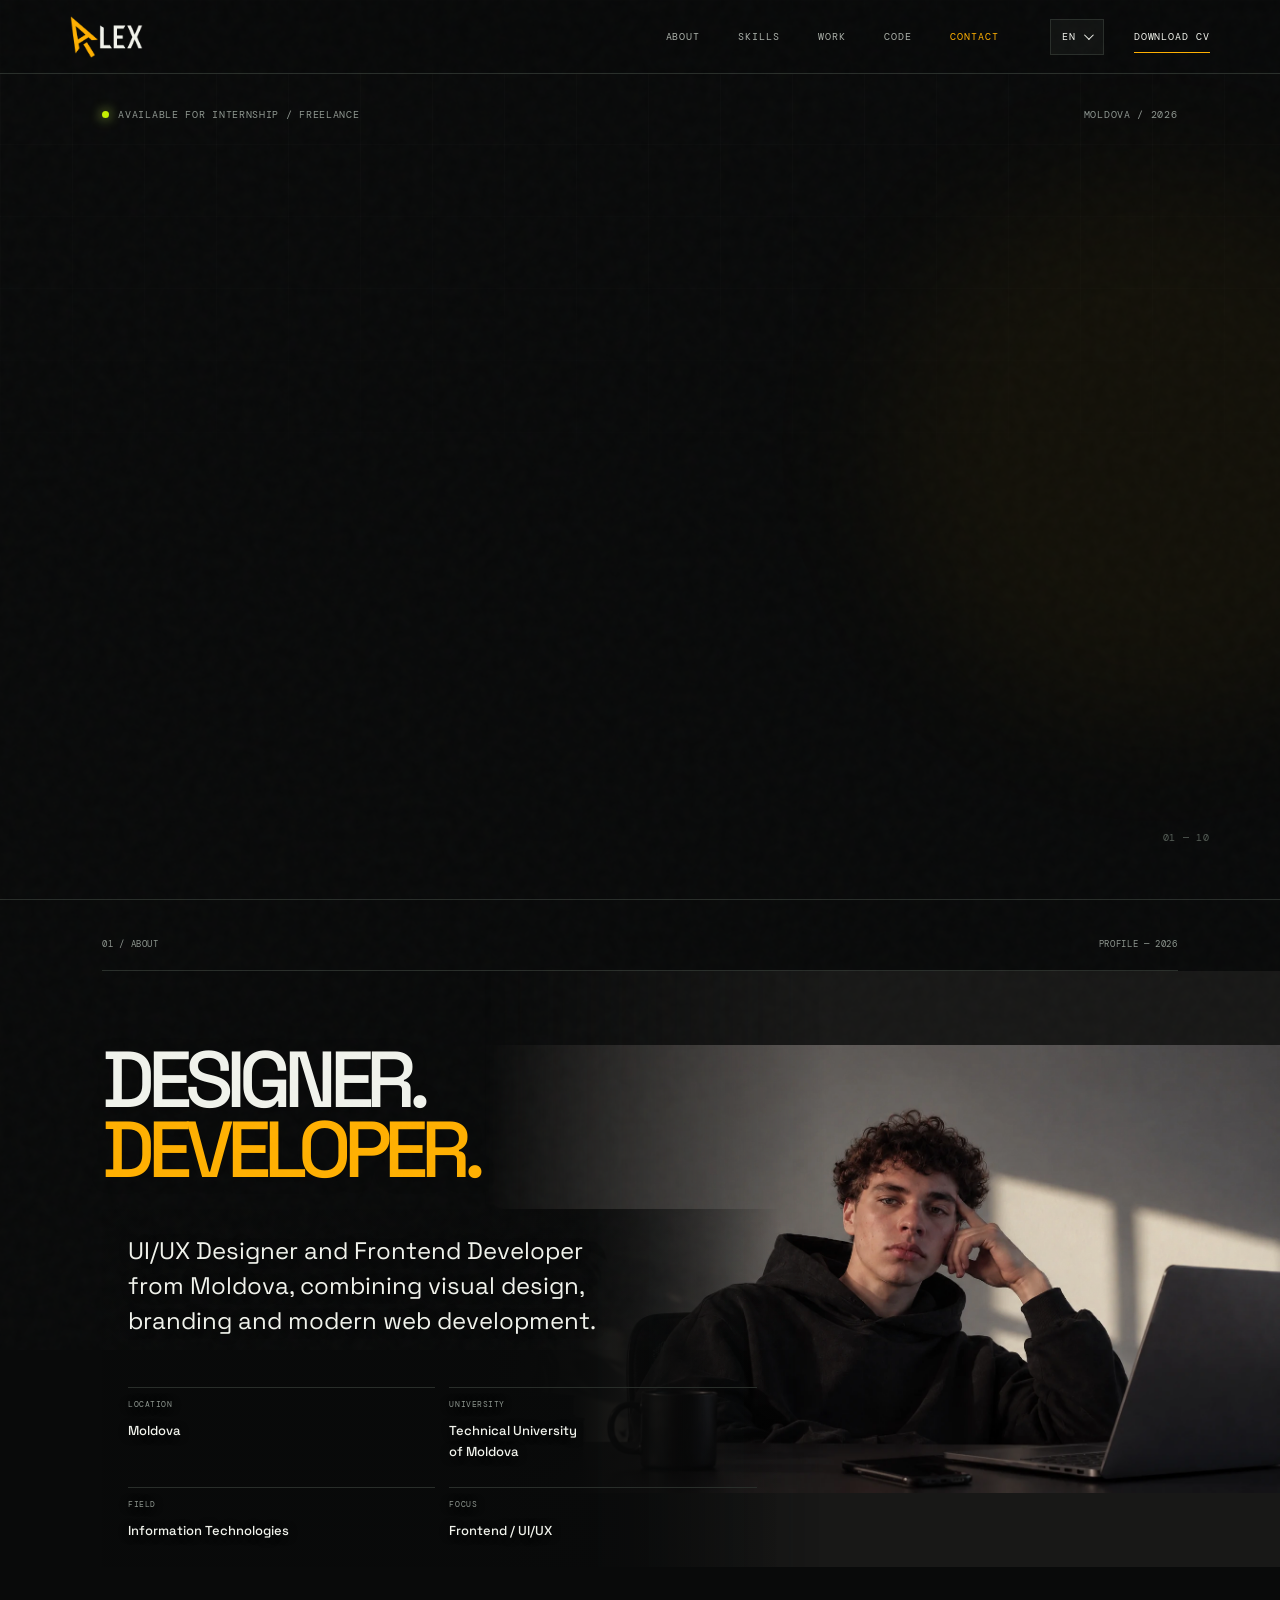
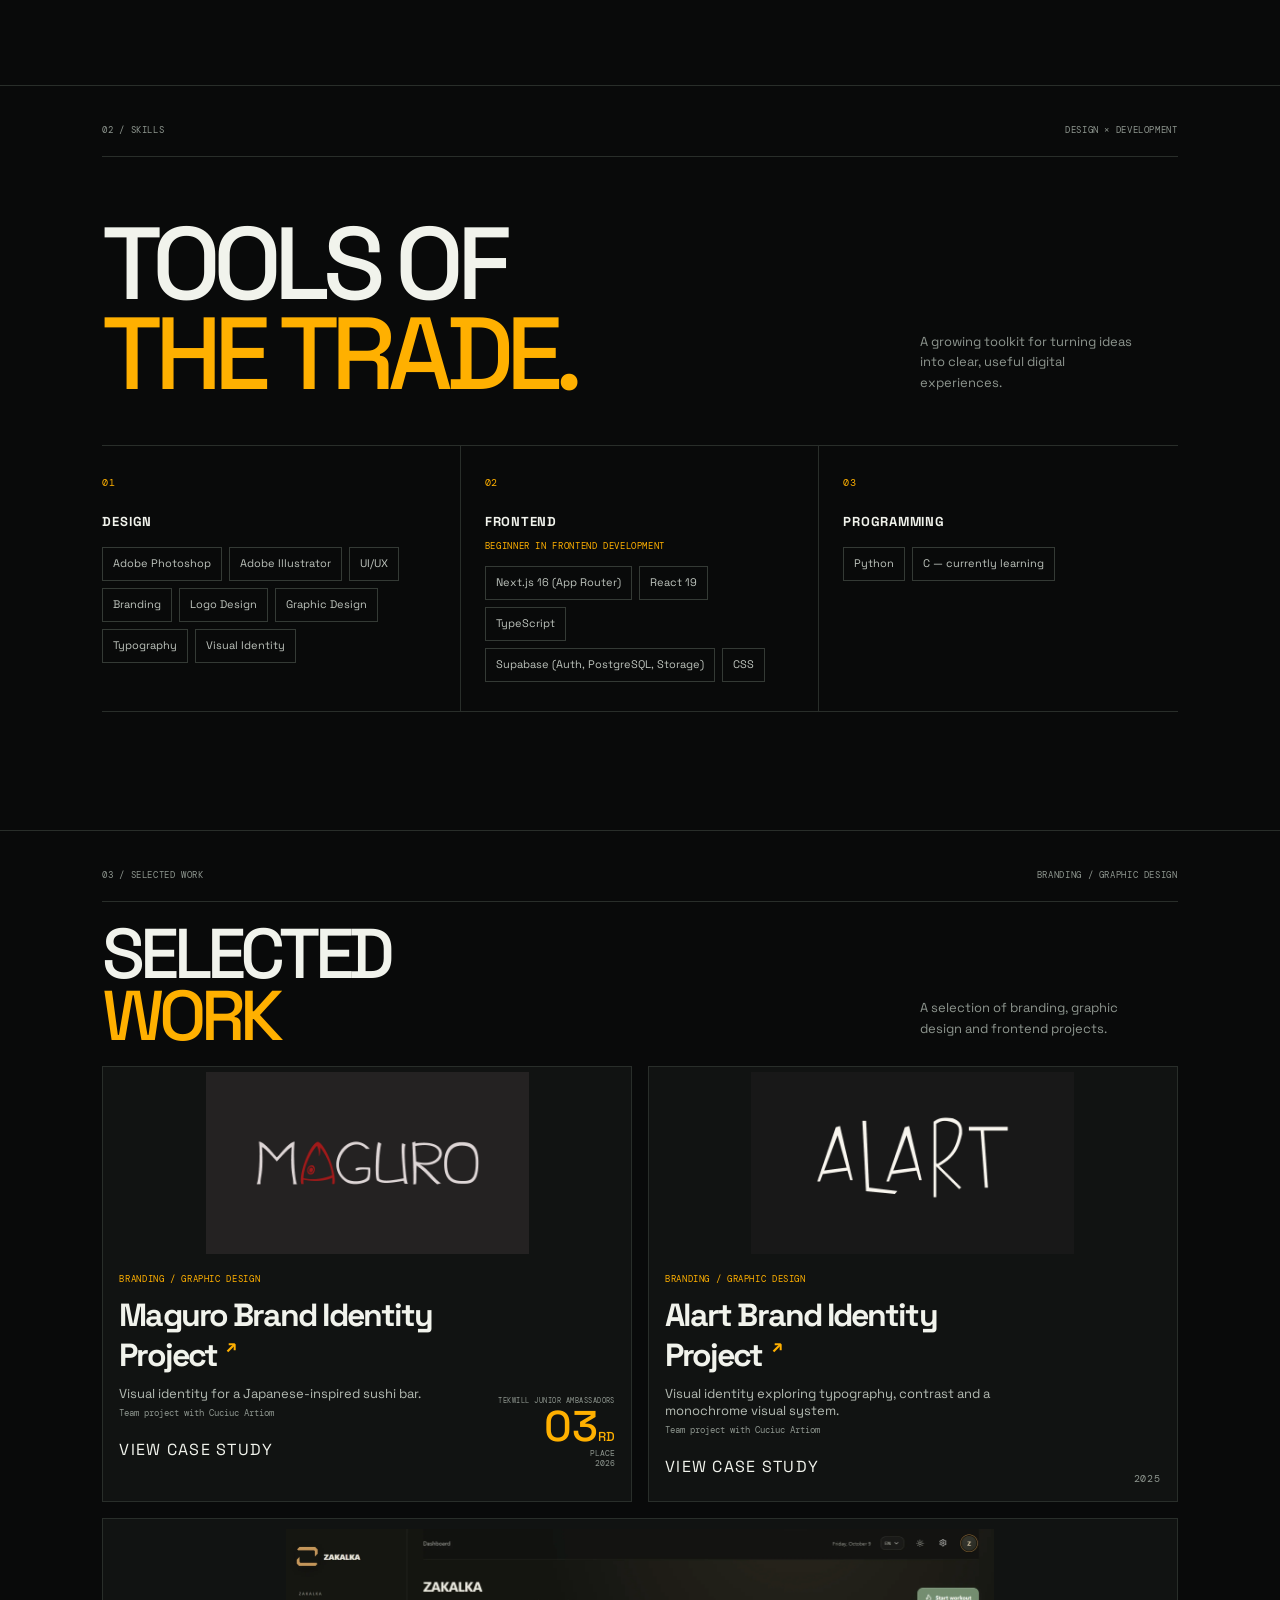
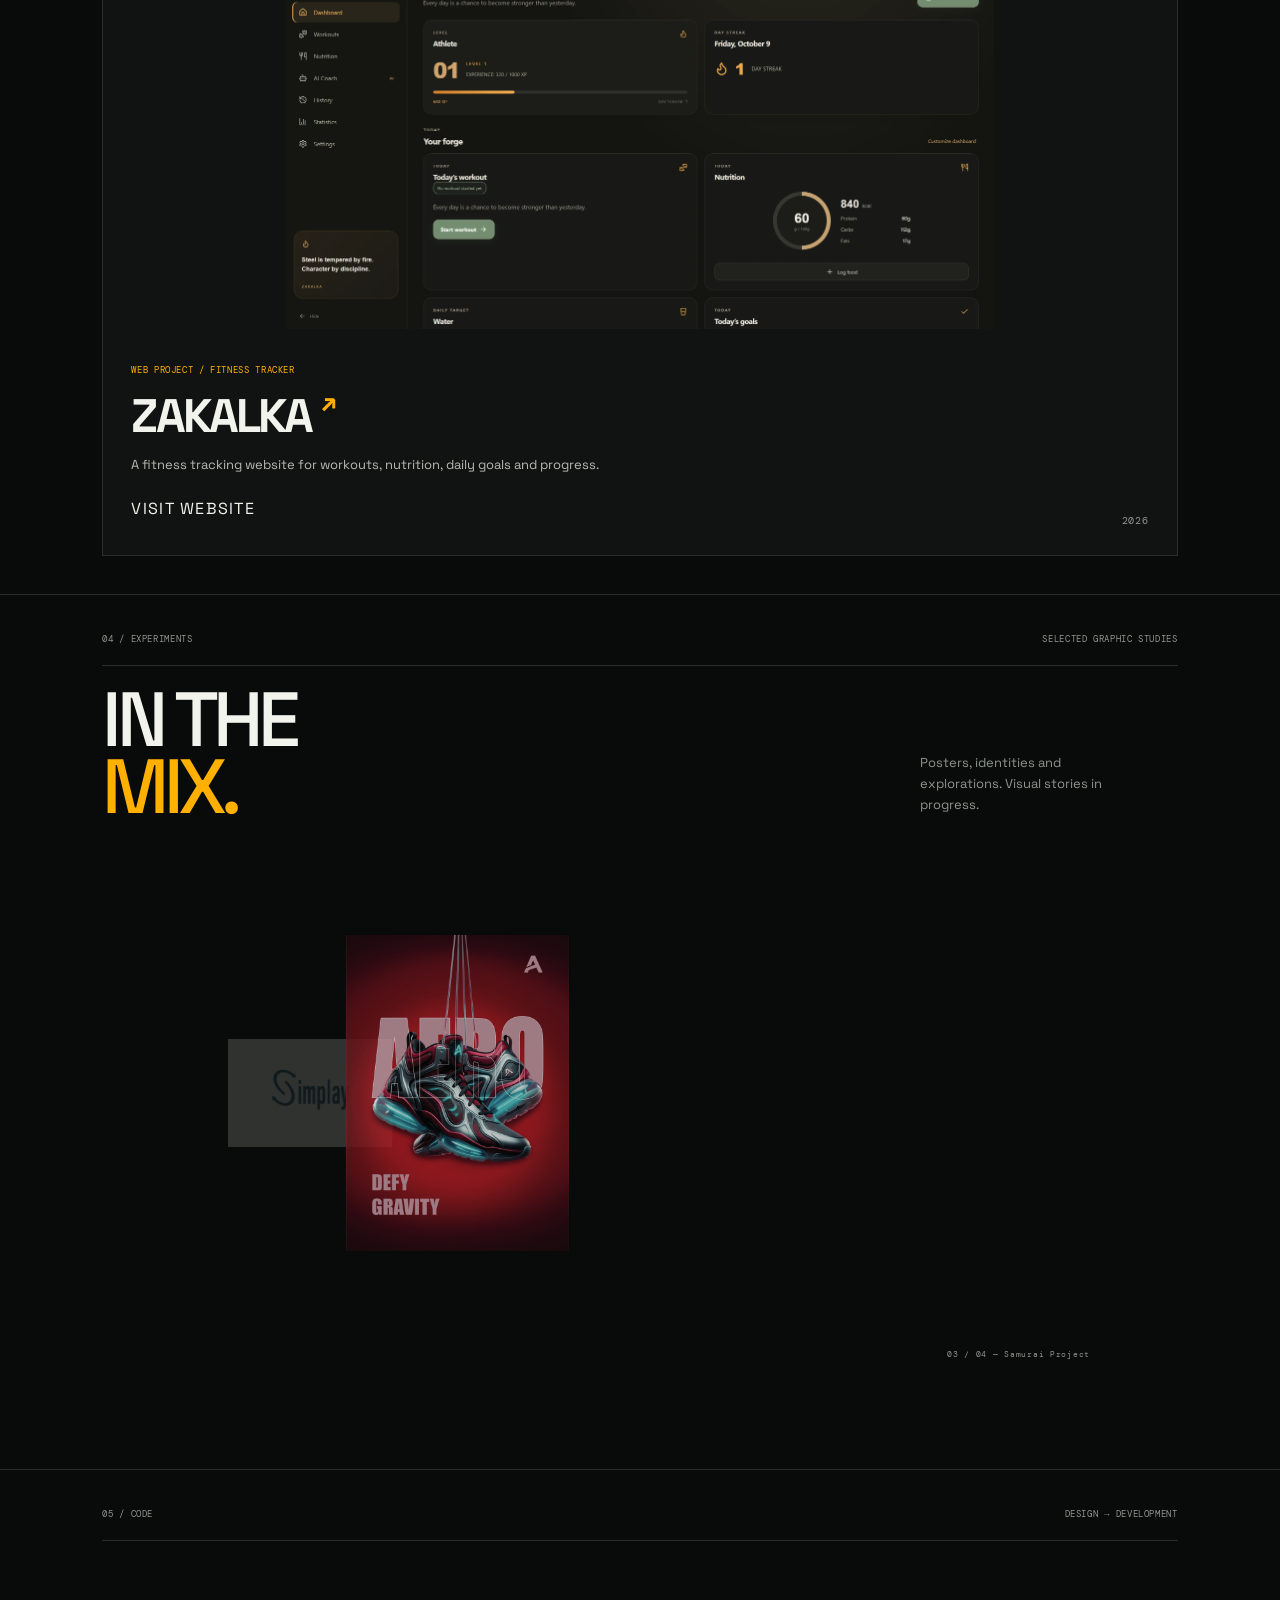
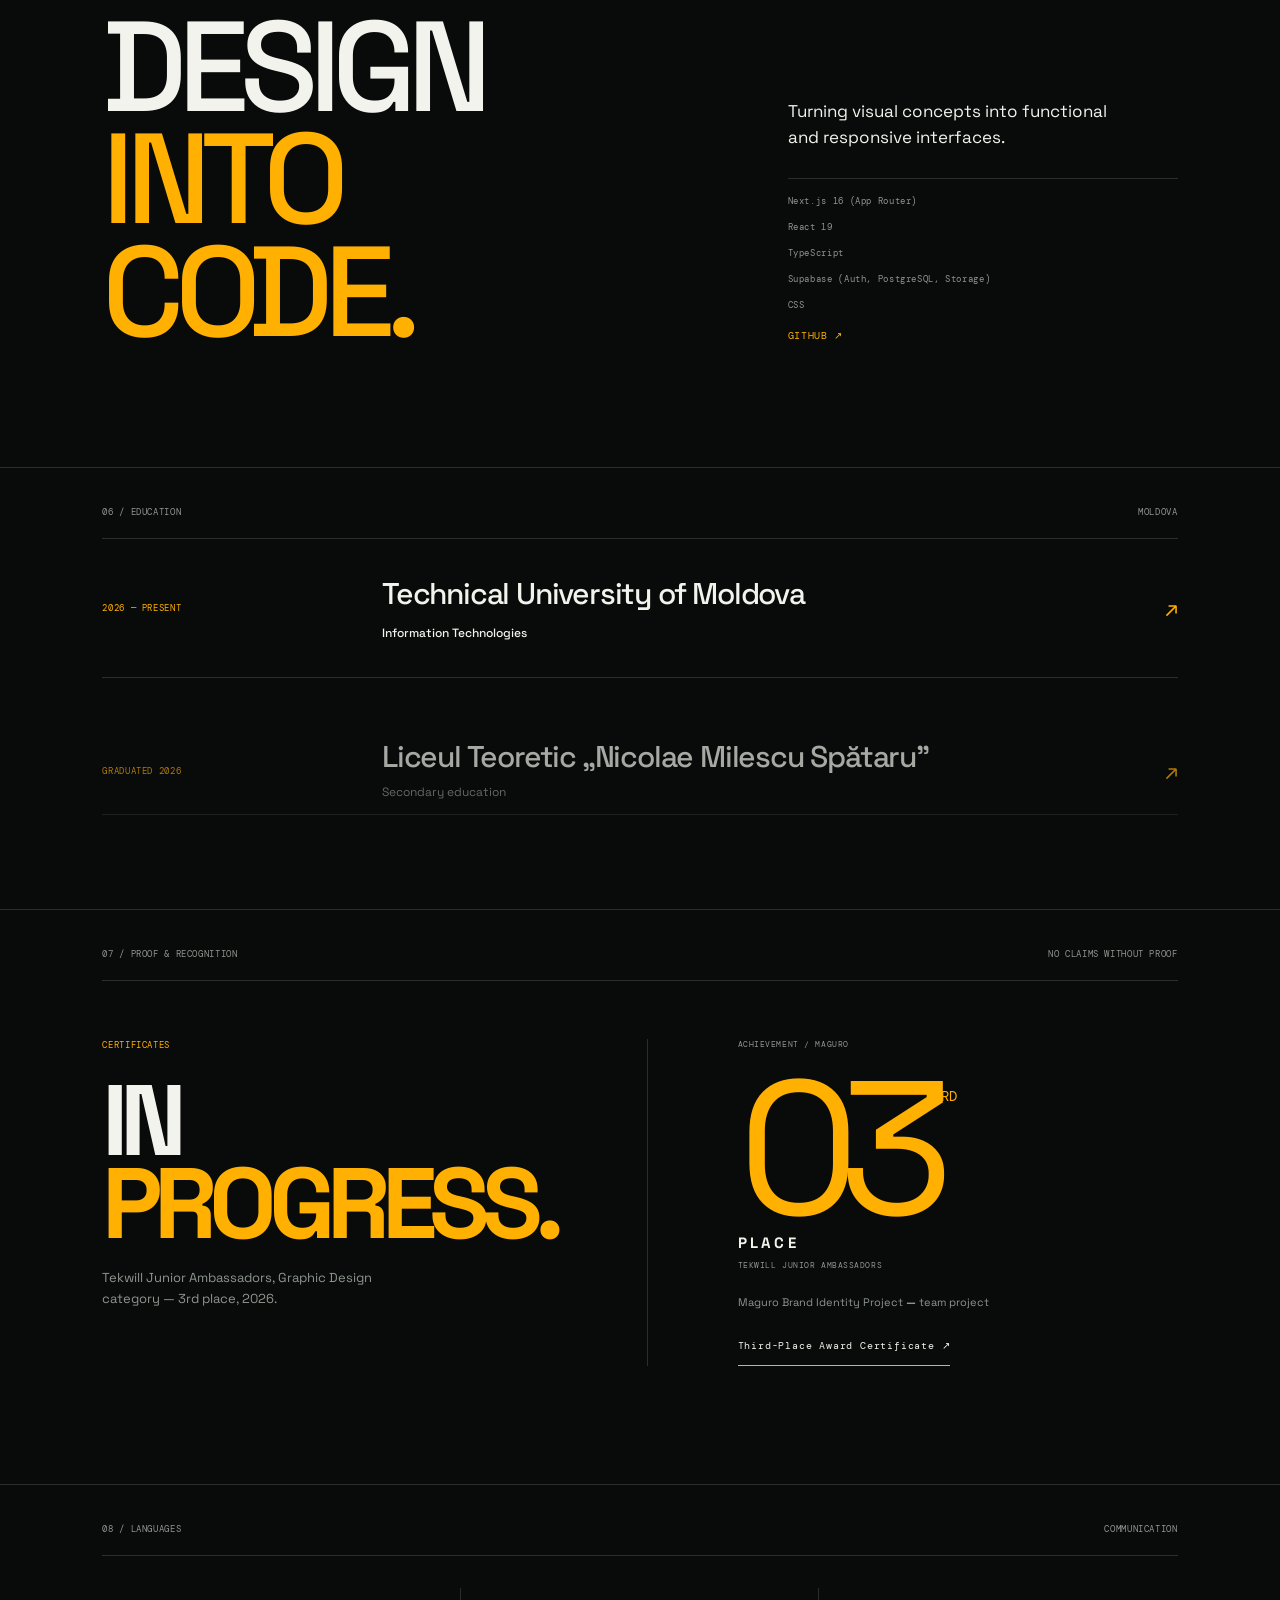
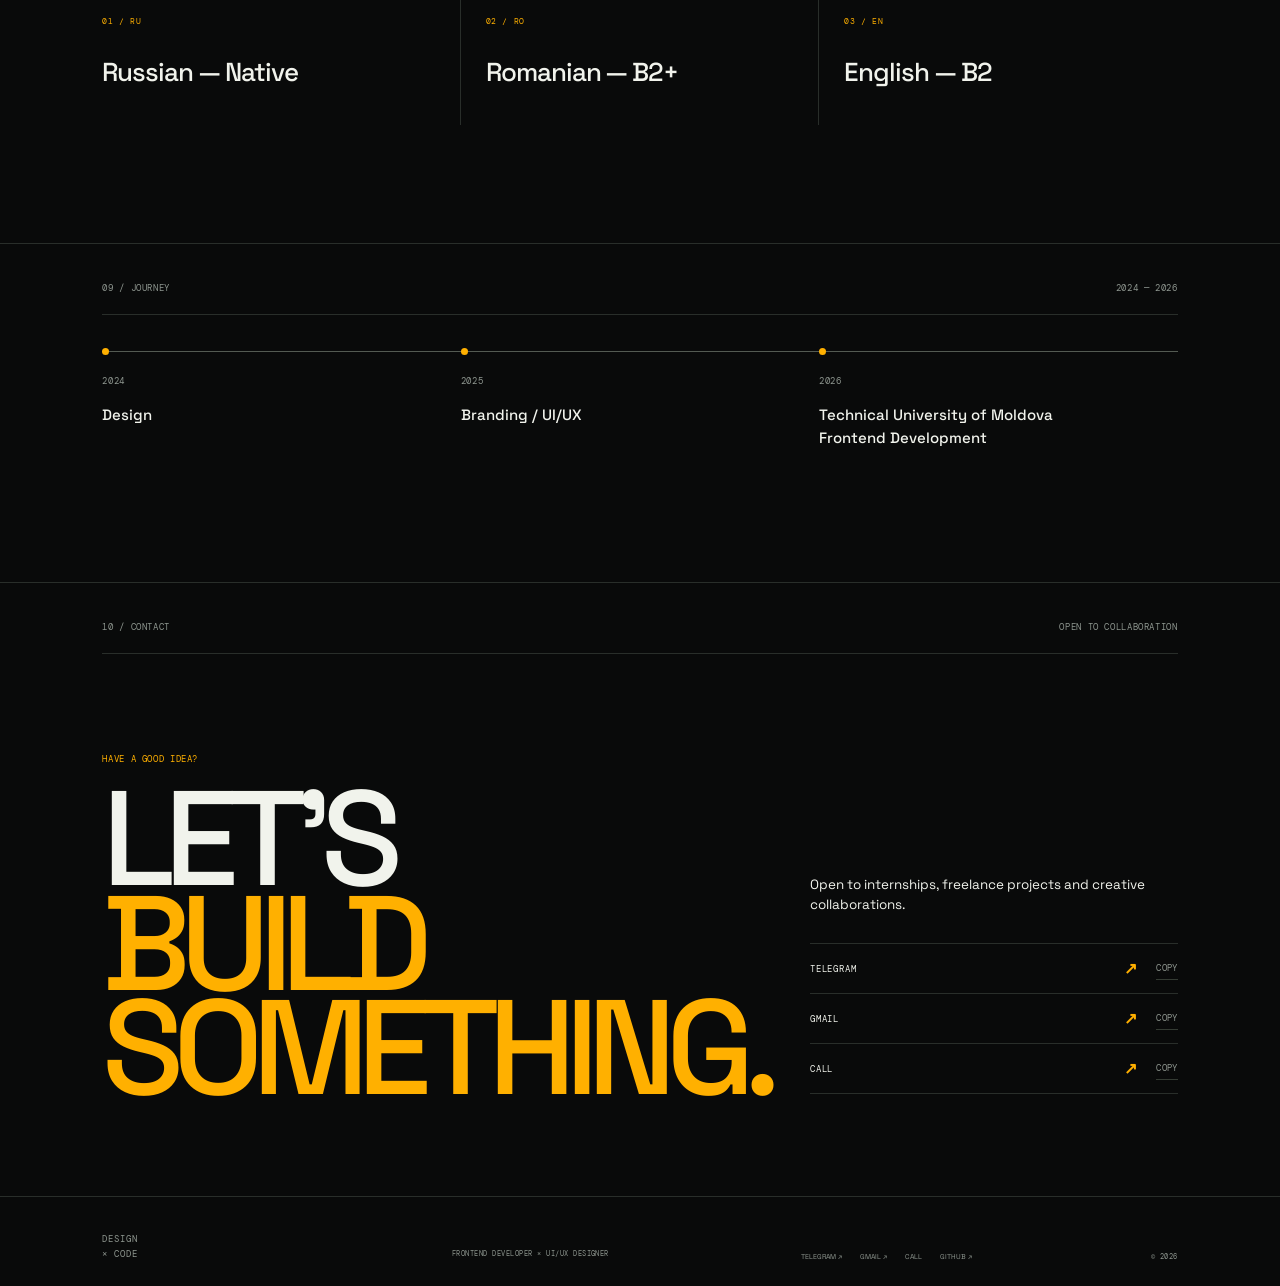
==== outputs/index.html @ ff147f20 "comit" ====
<!doctype html>
<html lang="en">
<head>
  <meta charset="utf-8" />
  <meta name="viewport" content="width=device-width, initial-scale=1" />
  <meta name="theme-color" content="#090a0a" />
  <meta name="description" content="Portfolio of Covalschi Alexei — Frontend Developer and UI/UX Designer from Moldova." />
  <meta property="og:title" content="Covalschi Alexei — Design × Code" />
  <meta property="og:description" content="Frontend Developer & UI/UX Designer from Moldova." />
  <meta property="og:type" content="website" />
  <title>Covalschi Alexei — Frontend Developer & UI/UX Designer</title>
  <link rel="icon" href="favicon.ico" sizes="any" />
  <link rel="icon" href="favicon.png" type="image/png" sizes="64x64" />
  <link rel="preconnect" href="https://fonts.googleapis.com" />
  <link rel="preconnect" href="https://fonts.gstatic.com" crossorigin />
  <link href="https://fonts.googleapis.com/css2?family=DM+Mono:wght@400;500&family=Inter:wght@500;600;700&family=Space+Grotesk:wght@400;500;600;700&display=swap" rel="stylesheet" />
  <link rel="stylesheet" href="styles.css" />
  <script src="app.js" defer></script>
</head>
<body>
  <a class="skip-link" href="#main-content" data-i="a11y.skip">Skip to content</a>
  <div class="intro-animation" aria-hidden="true"><div class="intro-stage"><div class="intro-lockup"><span class="intro-pointer"><img class="intro-cursor" src="public/images/alexei-mark-orange.webp" alt=""><span class="intro-click"></span></span><span class="intro-word">LEX</span></div></div></div>
  <div class="grain" aria-hidden="true"></div>
  <header class="topbar" id="top">
    <a class="wordmark" href="#top" aria-label="Alexei, home" data-ia="a11y.home"><img src="public/images/alexei-logo-header.webp" alt="Alexei logo"></a>
    <button class="menu-toggle" aria-label="Open menu" data-ia="a11y.menu.open" aria-expanded="false"><i></i><i></i></button>
    <nav class="nav" aria-label="Main navigation" data-ia="a11y.nav">
      <a href="#about" data-i="nav.about">ABOUT</a><a href="#skills" data-i="nav.skills">SKILLS</a><a href="#work" data-i="nav.work">WORK</a><a href="#code" data-i="nav.code">CODE</a><a href="#contact" data-i="nav.contact">CONTACT</a>
    </nav>
    <div class="nav-right"><div class="locale"><button class="locale-trigger" aria-expanded="false" aria-label="Select language" data-ia="a11y.language">EN</button><div class="locale-menu" hidden><button class="lang" data-lang="en">EN</button><button class="lang" data-lang="ro">RO</button><button class="lang" data-lang="ru">RU</button></div></div><button class="cv-link cv-open" type="button" data-i="nav.cv">DOWNLOAD CV <span>↗</span></button></div>
  </header>
  <main id="main-content">
    <section class="hero" aria-labelledby="hero-title">
      <div class="hero-meta mono"><span><b class="live-dot"></b><span data-i="hero.status">AVAILABLE FOR INTERNSHIP / FREELANCE</span></span><span data-i="hero.meta">MOLDOVA / 2026</span></div>
      <div class="hero-title-wrap"><p class="eyebrow mono" data-i="hero.kicker">INDEPENDENT CREATIVE PRACTICE</p><h1 id="hero-title" data-i="brand.name">COVALSCHI<br /><span class="surname-line">ALEXEI<span class="hero-star">✳</span></span></h1><p class="hero-signature mono">design*code</p></div>
      <div class="hero-bottom"><div><p class="role" data-i="hero.role">FRONTEND DEVELOPER <em>×</em> UI/UX DESIGNER</p><p class="hero-desc" data-i="hero.desc">Combining visual design, branding and frontend development to create thoughtful digital experiences.</p><p class="student mono" data-i="hero.education">INFORMATION TECHNOLOGIES STUDENT @ TECHNICAL UNIVERSITY OF MOLDOVA</p></div><div class="hero-actions"><a class="button button-primary" href="#work"><span data-i="hero.view">VIEW WORK</span><span class="arrow">↘</span></a><a class="button button-ghost" href="#contact"><span data-i="hero.contact">GET IN TOUCH</span><span class="arrow">↘</span></a><button class="button button-ghost cv-open" type="button"><span data-i="hero.cv">DOWNLOAD CV</span><span class="arrow">↗</span></button></div></div>
      <div class="hero-index mono">01 — 10</div>
    </section>
    <section class="intro section" id="about"><div class="section-head mono"><span>01 / <span data-i="sections.about">ABOUT</span></span><span data-i="meta.profile">PROFILE — 2026</span></div><div class="intro-grid"><div class="about-portrait"><img src="public/images/alexei-portrait.webp" alt="Portrait of Alexei at his desk"></div><h2 data-i="about.title">DESIGNER.<br />DEVELOPER.</h2><div class="intro-copy"><p data-i="about.desc">UI/UX Designer and Frontend Developer from Moldova, combining visual design, branding and modern web development.</p><div class="facts"><div><span class="mono" data-i="about.location">LOCATION</span><strong data-i="about.moldova">Moldova</strong></div><div><span class="mono" data-i="about.university">UNIVERSITY</span><strong data-i="about.tum">Technical University<br />of Moldova</strong></div><div><span class="mono" data-i="about.field">FIELD</span><strong data-i="about.it">Information Technologies</strong></div><div><span class="mono" data-i="about.focus">FOCUS</span><strong>Frontend / UI/UX</strong></div></div></div></div></section>
    <section class="skills section" id="skills"><div class="section-head mono"><span>02 / <span data-i="sections.skills">SKILLS</span></span><span data-i="meta.designdev">DESIGN × DEVELOPMENT</span></div><div class="skills-title"><h2 data-i="skills.title">TOOLS OF<br />THE TRADE<span>.</span></h2><p data-i="skills.desc">A growing toolkit for turning ideas into clear, useful digital experiences.</p></div><div class="skill-grid"><article class="skill-group"><span class="group-no mono">01</span><h3 data-i="skills.design">DESIGN</h3><div class="skill-tags"><span>Adobe Photoshop</span><span>Adobe Illustrator</span><span>UI/UX</span><span>Branding</span><span>Logo Design</span><span>Graphic Design</span><span>Typography</span><span>Visual Identity</span></div></article><article class="skill-group"><span class="group-no mono">02</span><h3 data-i="skills.frontend">FRONTEND</h3><p class="skill-level mono" data-i="skills.frontendLevel">BEGINNER IN FRONTEND DEVELOPMENT</p><div class="skill-tags"><span>Next.js 16 (App Router)</span><span>React 19</span><span>TypeScript</span><span>Supabase (Auth, PostgreSQL, Storage)</span><span>CSS</span></div></article><article class="skill-group"><span class="group-no mono">03</span><h3 data-i="skills.programming">PROGRAMMING</h3><div class="skill-tags"><span>Python</span><span data-i="skills.learning">C — currently learning</span></div></article></div></section>
    <section class="work section" id="work"><div class="section-head mono"><span>03 / <span data-i="sections.work">SELECTED WORK</span></span><span data-i="meta.branding">BRANDING / GRAPHIC DESIGN</span></div><div class="work-heading"><h2 data-i="work.title">SELECTED<br /><span>WORK</span></h2><p data-i="work.desc">A selection of branding, graphic design and frontend projects.</p></div><div class="project-stack">

      <article class="project-card featured-project" data-project="maguro"><button class="project-open" data-open-project="maguro" aria-label="Open Maguro project"><img class="project-cover" src="public/projects/maguro/maguro-preview.png" alt="Maguro wordmark with red fish illustration on a dark background" data-alt-i="work.maguro.alt" loading="lazy" decoding="async"></button><div class="project-info"><div><p class="mono project-type" data-i="work.maguro.category">BRANDING / GRAPHIC DESIGN</p><h3 data-i="work.maguro.name">MAGURO<span class="project-arrow">↗</span></h3><p class="project-desc" data-i="work.maguro.desc">Visual identity for a Japanese-inspired sushi bar.</p><p class="project-team" data-i="work.team">Team project with Cuciuc Artiom</p><button class="case-link text-link" data-open-presentation="maguro" data-i="work.case">VIEW CASE STUDY</button></div><div class="award"><span class="mono" data-i="work.award">TEKWILL JUNIOR AMBASSADORS</span><strong>03<span>RD</span></strong><small data-i="work.place">PLACE</small><small class="project-year">2026</small></div></div></article>
      <article class="project-card featured-project" data-project="alart"><button class="project-open" data-open-project="alart" aria-label="Open Alart project"><img class="project-cover" src="public/projects/alart/alart-preview.png" alt="Alart typographic logo on black background" data-alt-i="work.alart.alt" loading="lazy"></button><div class="project-info"><div><p class="mono project-type" data-i="work.alart.category">BRANDING / GRAPHIC DESIGN</p><h3 data-i="work.alart.name">ALART<span class="project-arrow">↗</span></h3><p class="project-desc" data-i="work.alart.desc">Visual identity exploring typography, contrast and a monochrome visual system.</p><p class="project-team" data-i="work.team">Team project with Cuciuc Artiom</p><button class="case-link text-link" data-open-presentation="alart" data-i="work.case">VIEW CASE STUDY</button></div><span class="project-year mono">2025</span></div></article>
      <article class="project-card zakalka-card"><a class="zakalka-card-image" href="https://zaakalka.vercel.app/" target="_blank" rel="noopener noreferrer"><img class="zakalka-dashboard-image" src="public/projects/zakalka/dashboard-en.webp" alt="Zakalka fitness dashboard with workout and nutrition panels" loading="lazy" decoding="async"></a><div class="project-info"><div><p class="mono project-type" data-i="zakalka.category">WEB PROJECT / FITNESS TRACKER</p><h3>ZAKALKA<span class="project-arrow">↗</span></h3><p class="project-desc" data-i="zakalka.desc">A fitness tracking website for workouts, nutrition, daily goals and progress.</p><a class="case-link text-link" href="https://zaakalka.vercel.app/" target="_blank" rel="noopener noreferrer" data-i="zakalka.link">VISIT WEBSITE ↗</a></div><span class="project-year mono">2026</span></div></article>
    </div></section>
    <section class="experiments section"><div class="section-head mono"><span>04 / <span data-i="sections.experiments">EXPERIMENTS</span></span><span data-i="meta.graphics">SELECTED GRAPHIC STUDIES</span></div><div class="gallery-heading"><h2 data-i="gallery.title">IN THE<br />MIX<span>.</span></h2><p data-i="gallery.desc">Posters, identities and explorations. Visual stories in progress.</p></div><div class="gallery-stage" aria-roledescription="carousel" aria-label="Project portfolio carousel" data-ia="a11y.gallery"><div class="gallery" id="gallery" aria-live="polite"></div></div><div class="gallery-toolbar"><span class="gallery-count mono" aria-live="polite"></span></div></section>

    <section class="code section" id="code"><div class="section-head mono"><span>05 / <span data-i="sections.code">CODE</span></span><span data-i="meta.code">DESIGN → DEVELOPMENT</span></div><div class="code-layout"><h2 data-i="code.title">DESIGN<br />INTO<br /><span>CODE.</span></h2><div><p data-i="code.desc">Turning visual concepts into functional and responsive interfaces.</p><div class="code-stack mono"><span>Next.js 16 (App Router)</span><span>React 19</span><span>TypeScript</span><span>Supabase (Auth, PostgreSQL, Storage)</span><span>CSS</span></div><a class="github-link mono" href="https://github.com/alexkovka52" target="_blank" rel="noopener noreferrer">GITHUB ↗</a></div></div></section>
    <section class="education section"><div class="section-head mono"><span>06 / <span data-i="sections.education">EDUCATION</span></span><span data-i="meta.country">MOLDOVA</span></div><div class="edu-row"><span class="edu-date mono">2026 — PRESENT</span><div><h3><a href="https://utm.md/" target="_blank" rel="noopener noreferrer" data-i="education.university">Technical University of Moldova</a></h3><strong data-i="education.program">Information Technologies</strong></div><a class="edu-mark" href="https://utm.md/" target="_blank" rel="noopener noreferrer" aria-label="Visit Technical University of Moldova" data-ia="a11y.visitUniversity" data-i="education.arrowUniversity">↗</a></div><div class="edu-row secondary"><span class="edu-date mono" data-i="education.graduated">GRADUATED 2026</span><div><h3><a href="https://nmspataru.com/" target="_blank" rel="noopener noreferrer" data-i="education.school">Liceul Teoretic „Nicolae Milescu Spătaru”</a></h3><p data-i="education.secondary">Secondary education</p></div><a class="edu-mark" href="https://nmspataru.com/" target="_blank" rel="noopener noreferrer" aria-label="Visit Liceul Teoretic Nicolae Milescu Spataru" data-ia="a11y.visitSchool" data-i="education.arrowSchool">↗</a></div></section>
    <section class="proof section" id="proof"><div class="section-head mono"><span>07 / <span data-i="sections.proof">PROOF & RECOGNITION</span></span><span data-i="meta.proof">NO CLAIMS WITHOUT PROOF</span></div><div class="proof-grid"><div class="cert-block"><p class="mono proof-label" data-i="proof.certificates">CERTIFICATES</p><h2 data-i="proof.waiting">IN<br />PROGRESS<span>.</span></h2><p data-i="proof.certDesc">Course certificates will be added here once available.</p><div class="cert-list" id="cert-list"></div></div><div class="award-block"><p class="mono proof-label" data-i="proof.achievement">ACHIEVEMENT / MAGURO</p><div class="award-big"><span>03</span><i>RD</i></div><h3 data-i="proof.place">PLACE</h3><p class="mono" data-i="work.award">TEKWILL JUNIOR AMBASSADORS</p><p class="award-project"><span data-i="proof.project">Maguro Brand Identity Project</span> — <span data-i="proof.team">team project</span></p><a class="text-link certificate-link" href="public/certificates/certificate-01.pdf" download="Covalschi_Alexei_Tekwill_Third_Place_Certificate.pdf" data-i="proof.certificateLink">Third-Place Award Certificate <b>↗</b></a></div></div></section>
    <section class="languages section"><div class="section-head mono"><span>08 / <span data-i="sections.languages">LANGUAGES</span></span><span data-i="meta.communication">COMMUNICATION</span></div><div class="language-grid"><div><span class="mono">01 / RU</span><h3 data-i="languages.native">Russian — Native</h3></div><div><span class="mono">02 / RO</span><h3 data-i="languages.romanian">Romanian — B2+</h3></div><div><span class="mono">03 / EN</span><h3 data-i="languages.english">English — B2</h3></div></div></section>
    <section class="journey section"><div class="section-head mono"><span>09 / <span data-i="sections.journey">JOURNEY</span></span><span>2024 — 2026</span></div><div class="journey-line"><div><span class="mono">2024</span><h3 data-i="journey.design">Design</h3></div><div><span class="mono">2025</span><h3 data-i="journey.branding">Branding / UI/UX</h3></div><div><span class="mono">2026</span><h3 data-i="journey.frontend">Technical University of Moldova<br />Frontend Development</h3></div></div></section>
    <section class="contact section" id="contact"><div class="section-head mono"><span>10 / <span data-i="sections.contact">CONTACT</span></span><span data-i="contact.open">OPEN TO COLLABORATION</span></div><div class="contact-main"><div><p class="mono contact-kicker" data-i="contact.kicker">HAVE A GOOD IDEA?</p><h2 data-i="contact.title">LET'S<br /><span>BUILD</span><br />SOMETHING<span class="contact-period">.</span></h2></div><div class="contact-right"><p data-i="contact.desc">Open to internships, freelance projects and creative collaborations.</p><div class="contact-links"><div class="contact-item"><a href="https://t.me/akovka_52" target="_blank" rel="noopener noreferrer"><span>TELEGRAM</span><b>↗</b></a><button class="copy-contact mono" data-copy-value="@akovka_52" data-i="contact.copy" aria-live="polite">COPY</button></div><div class="contact-item"><a href="mailto:alexkoval540@gmail.com"><span>GMAIL</span><b>↗</b></a><button class="copy-contact mono" data-copy-value="alexkoval540@gmail.com" data-i="contact.copy" aria-live="polite">COPY</button></div><div class="contact-item"><a href="tel:+37369069431"><span data-i="contact.call">CALL</span><b>↗</b></a><button class="copy-contact mono" data-copy-value="+373 69 069 431" data-i="contact.copy" aria-live="polite">COPY</button></div></div></div></div></section>
  </main>
  <footer class="footer"><a class="footer-name" href="#top" data-i="brand.footer">DESIGN<br />× CODE</a><p class="mono" data-i="footer.role">FRONTEND DEVELOPER × UI/UX DESIGNER</p><div class="footer-links"><a href="https://t.me/akovka_52" target="_blank" rel="noopener noreferrer">TELEGRAM ↗</a><a href="mailto:alexkoval540@gmail.com">GMAIL ↗</a><a href="tel:+37369069431" data-i="contact.call">PHONE ↗</a><a href="https://github.com/alexkovka52" target="_blank" rel="noopener noreferrer">GITHUB ↗</a></div><span class="mono copyright" data-i="brand.copyright">© 2026</span></footer>
  <dialog class="project-dialog" aria-labelledby="project-dialog-title"><button class="project-dialog-close" aria-label="Close project" data-ia="a11y.closeProject">×</button><img class="project-dialog-image" alt=""><div class="project-presentation-viewer" hidden><img class="presentation-slide" alt=""><div class="presentation-controls"><button type="button" class="presentation-prev" aria-label="Previous slide" data-ia="a11y.previousSlide">←</button><span class="presentation-count mono" aria-live="polite"></span><button type="button" class="presentation-next" aria-label="Next slide" data-ia="a11y.nextSlide">→</button></div></div><div class="project-dialog-info"><p class="mono project-dialog-year"></p><h2 class="project-dialog-title" id="project-dialog-title"></h2><p class="project-dialog-description"></p><div class="project-dialog-actions"><a class="text-link project-presentation" href="public/projects/alart/alart-presentation.pdf" hidden download="Covalschi_Alexei_Alart_Project_Presentation.pdf" rel="noopener noreferrer" data-i="project.downloadPresentation">Download project presentation</a><a class="button button-primary project-preview-download" href="public/projects/alart/alart-project-preview.pdf" hidden download="Covalschi_Alexei_Alart_Brand_Identity_Project.pdf" data-i="project.downloadPreview">Download project preview</a></div></div></dialog>
  <dialog class="cv-dialog" aria-labelledby="cv-dialog-title"><button class="cv-dialog-close" type="button" aria-label="Close" data-ia="a11y.close">×</button><p class="mono cv-dialog-kicker" data-i="cv.kicker">CURRICULUM VITAE</p><h2 id="cv-dialog-title" data-i="cv.title">Alexei Covalschi’s CV</h2><div class="cv-options"><a href="public/cv/cv-en.pdf" download="Alexei_Covalschi_CV.pdf"><span>EN</span><b data-i="cv.english">English CV</b><i>↓</i></a><a href="public/cv/cv-ro.pdf" download="Alexei_Covalschi_CV.pdf"><span>RO</span><b data-i="cv.romanian">Romanian CV</b><i>↓</i></a><a href="public/cv/cv-ru.pdf" download="Alexei_Covalschi_CV.pdf"><span>RU</span><b data-i="cv.russian">Russian CV</b><i>↓</i></a></div></dialog>
  <dialog class="lightbox" aria-labelledby="lightbox-caption"><button class="lightbox-close" aria-label="Close preview" data-ia="a11y.closePreview">×</button><button class="lightbox-prev" aria-label="Previous image" data-ia="a11y.previousImage">←</button><div class="lightbox-content"></div><a class="lightbox-download" href="public/projects/other/simplay-project.pdf" download="Covalschi_Alexei_Simplay_Logo_Design.pdf" data-i="gallery.download">DOWNLOAD PROJECT FILE ↗</a><button class="lightbox-next" aria-label="Next image" data-ia="a11y.nextImage">→</button><p class="lightbox-caption mono" id="lightbox-caption"></p></dialog>
</body>
</html>
---- outputs/styles.css ----
:root{--bg:#090a0a;--surface:#111312;--surface2:#171a18;--text:#f1f3ec;--muted:#8e968f;--line:#292e2a;--amber:#ffb000;--lime:#c7f000;--display:'Space Grotesk',Arial,sans-serif;--mono:'DM Mono',monospace}*{box-sizing:border-box}html{scroll-behavior:smooth;scroll-padding-top:90px}body{margin:0;background:var(--bg);color:var(--text);font-family:var(--display);overflow-x:hidden}body:before{content:"";position:fixed;inset:0;pointer-events:none;z-index:-1;background-image:linear-gradient(#ffffff05 1px,transparent 1px),linear-gradient(90deg,#ffffff05 1px,transparent 1px);background-size:72px 72px;mask-image:linear-gradient(to bottom,black,transparent 70%)}.grain{position:fixed;inset:-50%;z-index:20;pointer-events:none;opacity:.1;background-image:url("data:image/svg+xml,%3Csvg viewBox='0 0 180 180' xmlns='http://www.w3.org/2000/svg'%3E%3Cfilter id='n'%3E%3CfeTurbulence type='fractalNoise' baseFrequency='.88' numOctaves='3' stitchTiles='stitch'/%3E%3C/filter%3E%3Crect width='100%25' height='100%25' filter='url(%23n)' opacity='.24'/%3E%3C/svg%3E");animation:grain .25s steps(2) infinite}@keyframes grain{0%{transform:translate(0,0)}25%{transform:translate(2%,-1%)}50%{transform:translate(-1%,2%)}75%{transform:translate(1%,1%)}}a{color:inherit;text-decoration:none}button{font:inherit;color:inherit}.mono{font-family:var(--mono);letter-spacing:.07em;font-size:10px}.topbar{height:74px;padding:0 5.5vw;display:flex;align-items:center;justify-content:space-between;border-bottom:1px solid var(--line);position:sticky;top:0;background:#090a0ae8;backdrop-filter:blur(14px);z-index:15;transition:height .25s,padding .25s}.topbar.compact{height:60px;padding-left:4.8vw;padding-right:4.8vw}.wordmark{display:flex;align-items:center;width:46px;height:46px;overflow:hidden}.wordmark img{display:block;width:100%;height:100%;object-fit:contain}.wordmark span{color:var(--amber)}.nav{display:flex;gap:clamp(20px,3vw,46px);margin-left:auto;margin-right:4vw}.nav a,.cv-link,.lang{font-family:var(--mono);font-size:10px;letter-spacing:.09em}.nav a{color:#abb1a9;transition:color .2s}.nav a:hover,.nav a.active{color:var(--amber)}.nav-right{display:flex;align-items:center;gap:30px}.locale{display:flex;gap:8px;align-items:center;font-family:var(--mono);color:#606760}.lang{border:0;background:transparent;color:#707870;padding:7px 0;cursor:pointer;transition:color .2s}.lang.active,.lang:hover{color:var(--text)}.lang.active:after{content:"";display:block;height:1px;background:var(--amber);margin-top:3px}.cv-link{border-bottom:1px solid var(--amber);padding:9px 0;color:var(--text);transition:color .2s}.cv-link span{color:var(--amber);margin-left:8px}.cv-link:hover{color:var(--amber)}.menu-toggle{display:none}.hero{min-height:calc(100svh - 74px);padding:34px 8vw 55px;position:relative;display:flex;flex-direction:column;justify-content:space-between;overflow:hidden;border-bottom:1px solid var(--line)}.hero:after{content:"";position:absolute;width:43vw;height:43vw;border-radius:50%;background:#ffb0000b;filter:blur(65px);right:-12vw;top:12%;pointer-events:none}.hero-meta{display:flex;justify-content:space-between;color:var(--muted);position:relative;z-index:1}.hero-meta>span:first-child{display:flex;align-items:center;gap:9px}.live-dot{width:7px;height:7px;border-radius:50%;background:var(--lime);display:inline-block;box-shadow:0 0 12px #c7f055}.hero-title-wrap{position:relative;z-index:1;margin:5vh 0 2vh}.eyebrow{color:var(--amber);margin:0 0 14px 8px}.hero h1{font-size:clamp(76px,16vw,224px);line-height:.76;letter-spacing:-.095em;font-weight:600;margin:0}.surname-line{display:flex;align-items:center;gap:.1em}.hero-star{font-size:.19em;color:var(--amber);align-self:center;animation:spin 24s linear infinite}@keyframes spin{to{transform:rotate(360deg)}}.hero-bottom{display:flex;align-items:flex-end;justify-content:space-between;position:relative;z-index:1;max-width:900px}.role{font-weight:600;font-size:clamp(13px,1.6vw,20px);letter-spacing:.02em;margin:0 0 10px}.role em{color:var(--amber);font-style:normal}.hero-desc{color:#b2b8b0;max-width:485px;line-height:1.6;font-size:14px;margin:0 0 15px}.student{color:var(--muted);font-size:9px}.hero-actions{display:flex;gap:10px;margin-bottom:3px}.button{height:50px;padding:0 17px;display:flex;align-items:center;gap:27px;font-family:var(--mono);font-size:10px;letter-spacing:.06em;transition:transform .2s,background .2s,color .2s,border-color .2s}.button:hover{transform:translateY(-3px)}.button-primary{background:var(--amber);color:#111;border:1px solid var(--amber)}.button-primary:hover{background:var(--lime);border-color:var(--lime)}.button-ghost{border:1px solid #444a44}.button-ghost:hover{border-color:var(--amber);color:var(--amber)}.arrow{font-size:17px}.hero-side{position:absolute;right:5vw;top:44%;font-size:clamp(11px,1.2vw,15px);line-height:1.15;color:var(--text);font-weight:500;transform:rotate(90deg);transform-origin:center}.hero-side span{color:var(--amber)}.hero-index{position:absolute;right:5.5vw;bottom:55px;color:#555e57}.section{padding:38px 8vw 118px;border-bottom:1px solid var(--line);position:relative}.section-head{display:flex;justify-content:space-between;color:var(--muted);padding-bottom:20px;border-bottom:1px solid var(--line);font-size:9px}.intro-grid{display:grid;grid-template-columns:.78fr 1.05fr 1fr;gap:4vw;align-items:center;padding-top:74px}.about-portrait{border:1px solid var(--line);background:var(--surface);padding:8px;line-height:0}.about-portrait img{display:block;width:100%;height:clamp(230px,28vw,390px);object-fit:cover;object-position:center 42%}.intro h2,.skills-title h2,.work-heading h2,.gallery-heading h2,.code-layout h2{font-size:clamp(50px,8.3vw,116px);line-height:.88;letter-spacing:-.075em;margin:0;font-weight:500}.intro-copy{padding-top:7px}.intro-copy>p{font-size:clamp(17px,2vw,24px);line-height:1.45;max-width:490px;margin:0 0 48px}.facts{display:grid;grid-template-columns:1fr 1fr;gap:25px 14px}.facts div{border-top:1px solid var(--line);padding-top:11px}.facts span{display:block;color:var(--muted);margin-bottom:10px;font-size:8px}.facts strong{font-size:13px;font-weight:500;line-height:1.45}.skills-title,.work-heading,.gallery-heading{display:flex;justify-content:space-between;align-items:flex-end;padding:62px 0 46px}.skills-title h2{font-size:clamp(54px,8vw,105px)}.skills-title h2 span,.gallery-heading h2 span{color:var(--amber)}.skills-title>p,.work-heading>p,.gallery-heading>p{color:var(--muted);font-size:13px;max-width:225px;line-height:1.6;margin:0 3% 5px 0}.skill-grid{display:grid;grid-template-columns:1fr 1fr 1fr;border-top:1px solid var(--line);border-bottom:1px solid var(--line)}.skill-group{padding:24px 24px 29px 0;min-height:230px;border-right:1px solid var(--line)}.skill-group+.skill-group{padding-left:24px}.skill-group:last-child{border:0}.group-no{color:var(--amber)}.skill-group h3{font-size:13px;letter-spacing:.06em;margin:22px 0 17px}.skill-tags{display:flex;flex-wrap:wrap;gap:7px}.skill-tags span{padding:8px 10px;border:1px solid #343a35;color:#bec4bd;font-size:11px;transition:color .2s,border-color .2s,background .2s}.skill-tags span:hover{border-color:var(--amber);color:var(--amber);background:#ffb00009}.work-heading h2{font-size:clamp(65px,10vw,138px)}.work-heading h2 span{color:var(--amber)}.work-heading>p{margin-bottom:8px}.project-stack{display:grid;gap:28px}.project-card{border:1px solid var(--line);background:var(--surface);transition:border-color .35s,transform .35s;overflow:hidden}.project-card:hover{border-color:#8d6410;transform:translateY(-4px)}.project-visual{height:clamp(320px,50vw,610px);position:relative;overflow:hidden}.visual-top{position:absolute;left:26px;right:26px;top:23px;display:flex;justify-content:space-between;color:#aeb5a9;font-size:8px;z-index:1}.visual-caption{position:absolute;bottom:19px;left:25px;color:#838b82;font-size:8px}.visual-maguro{background:#d3c8ad;color:#202118;display:grid;place-items:center}.visual-maguro:before{content:"";position:absolute;inset:0;background:repeating-linear-gradient(132deg,transparent 0 55px,#26291f0a 56px 57px)}.maguro-mark{font-weight:600;letter-spacing:-.09em;font-size:clamp(67px,14vw,180px);line-height:1;z-index:1}.maguro-mark span{font-family:serif;letter-spacing:0;font-size:.36em;vertical-align:top;margin-left:.16em}.visual-bottom{position:absolute;bottom:17%;left:11%;right:13%;display:flex;justify-content:space-between;align-items:flex-end;pointer-events:none}.mock-card{background:#f1eee4;width:115px;height:148px;padding:13px;box-shadow:12px 14px 24px #201e1a1e;display:flex;flex-direction:column;justify-content:space-between;transform:rotate(-8deg);font-size:10px}.mock-card small{font-size:18px}.mock-card i{font-family:var(--mono);font-style:normal;font-size:6px;letter-spacing:.1em}.mock-bag{width:105px;height:146px;background:#bd4b32;color:#f1e9d5;display:grid;place-items:center;font-size:44px;font-weight:600;letter-spacing:-.1em;transform:rotate(5deg);box-shadow:12px 14px 24px #201e1a1e}.mock-stamp{border:1px solid #202118;padding:18px 13px;text-align:center;font-size:24px;transform:rotate(7deg);font-family:serif}.mock-stamp small{font:6px var(--mono);letter-spacing:.1em}.project-info{display:flex;justify-content:space-between;padding:25px 28px 28px;align-items:flex-end}.project-type{color:var(--amber);font-size:9px;margin:0 0 10px}.project-info h3{font-size:clamp(29px,4vw,47px);letter-spacing:-.06em;margin:0}.project-arrow{font-size:.55em;color:var(--amber);vertical-align:top;margin-left:9px;transition:transform .2s;display:inline-block}.project-card:hover .project-arrow{transform:translate(4px,-4px)}.project-desc{color:#b5bcb4;margin:10px 0 5px;font-size:13px}.project-team{font-family:var(--mono);font-size:9px;color:var(--muted);margin:0}.award{display:flex;flex-direction:column;align-items:flex-end;color:var(--muted);font-family:var(--mono)}.award>span{font-size:7px}.award strong{font:500 43px var(--display);color:var(--amber);line-height:1}.award strong span{font-size:13px}.award small{font-size:8px}.visual-alart{background:#c9c7be;color:#111;display:flex;align-items:center;justify-content:center;flex-direction:column}.alart-word{font-size:clamp(95px,20vw,265px);font-weight:500;letter-spacing:-.11em;line-height:.8;z-index:1}.alart-word span{font-family:serif;font-weight:400;font-style:italic}.alart-sub{margin-top:18px;letter-spacing:.22em;font-size:9px}.alart-panels{position:absolute;inset:auto 8% 15%;height:110px;display:flex;align-items:flex-end;gap:10px;opacity:.92}.alart-panel{width:24%;height:100%;padding:12px;font-size:15px;font-weight:600;display:flex;flex-direction:column;justify-content:space-between}.alart-panel small{font:7px var(--mono);letter-spacing:.08em}.panel-black{background:#151615;color:#f2f0e8}.panel-white{background:#eee;color:#1a1a1a;font:italic 50px Georgia}.panel-outline{border:1px solid #181818;height:80%}.experiments{padding-bottom:110px}.gallery-heading h2{font-size:clamp(60px,9vw,124px)}.gallery{display:grid;grid-template-columns:1.2fr .8fr 1fr;grid-auto-rows:205px;gap:12px}.gallery-card{position:relative;overflow:hidden;border:1px solid var(--line);background:var(--surface2);cursor:zoom-in;transition:border-color .2s}.gallery-card:nth-child(4n+1){grid-row:span 2}.gallery-card:nth-child(4n+2){grid-column:span 2}.gallery-card:hover{border-color:var(--amber)}.gallery-card img{width:100%;height:100%;object-fit:cover;display:block;transition:transform .5s;filter:saturate(.85)}.gallery-card:hover img{transform:scale(1.04)}.gallery-card .gallery-placeholder{height:100%;display:grid;place-items:center;text-align:center;position:relative;overflow:hidden}.gallery-placeholder:before{content:"";position:absolute;inset:0;background:repeating-linear-gradient(125deg,transparent 0 22px,#fff1 23px 24px)}.gallery-placeholder span{position:relative;font-size:clamp(28px,5vw,65px);letter-spacing:-.08em;font-weight:600}.gallery-placeholder small{display:block;font:8px var(--mono);letter-spacing:.15em;margin-top:7px;color:#bec4bd}.gallery-placeholder.simplay{background:#d9e75e;color:#12170f}.gallery-placeholder.aero{background:#597078;color:#eff1e8}.gallery-placeholder.samurai{background:#9f4030;color:#eee9dc}.gallery-placeholder.cyberpunk{background:#bfac5c;color:#141613}.gallery-placeholder.logos{background:#b9afa0;color:#161815}.gallery-placeholder.poster{background:#523d58;color:#f1eee9}.gallery-card figcaption{position:absolute;left:14px;bottom:12px;font:8px var(--mono);color:#fff;background:#090a0ac7;padding:6px 8px}.gallery-note{color:var(--muted);font-size:8px;margin-top:14px}.anvil-layout{display:grid;grid-template-columns:.76fr 1.24fr;gap:6vw;align-items:center;padding-top:62px}.anvil-copy h2{font-size:clamp(60px,8.8vw,115px);letter-spacing:-.085em;line-height:.8;margin:14px 0 26px}.anvil-copy h2 span{color:var(--amber)}.anvil-copy>p:not(.project-type){color:#bec4bd;font-size:14px;line-height:1.6;max-width:335px}.tech-list{color:var(--muted);font-size:8px;line-height:2.3;margin:22px 0}.tech-list i{color:var(--amber);font-style:normal}.text-link{display:inline-flex;gap:22px;padding:13px 0;border-bottom:1px solid var(--amber);font:10px var(--mono);letter-spacing:.08em;transition:color .2s}.text-link:hover{color:var(--amber)}.text-link b{font-size:16px;color:var(--amber);transition:transform .2s}.text-link:hover b{transform:translate(3px,-3px)}.anvil-preview{background:#111411;border:1px solid #343b33;min-height:330px;padding:19px 20px 14px;box-shadow:0 30px 60px #0004;transform:perspective(1000px) rotateY(-3deg)}.dash-top{display:flex;justify-content:space-between;font:8px var(--mono);color:#858e84;padding-bottom:18px;border-bottom:1px solid #292e2a}.dash-top i{color:var(--lime);font-style:normal;margin-left:7px;font-size:7px}.dash-title{font-size:17px;margin:21px 0}.dash-title span{float:right;color:var(--amber)}.dash-stats{display:grid;grid-template-columns:repeat(3,1fr);gap:9px}.dash-stats div{border:1px solid #292e2a;padding:11px 9px;display:flex;flex-direction:column;gap:8px}.dash-stats small{font:6px var(--mono);color:#899187}.dash-stats b{font-size:27px;font-weight:500;letter-spacing:-.07em}.dash-stats b span{font-size:13px;color:var(--muted)}.dash-stats i{font:7px var(--mono);color:var(--lime);font-style:normal}.chart-label{display:flex;justify-content:space-between;color:#899187;font-size:7px;margin:20px 0 5px}.dash-chart svg{width:100%;height:98px;overflow:visible}.dash-footer{display:flex;justify-content:space-between;color:#6c746c;font:6px var(--mono)}.code-layout{display:grid;grid-template-columns:1fr .7fr;gap:10vw;align-items:end;padding-top:70px}.code-layout h2{font-size:clamp(65px,10vw,140px)}.code-layout h2 span{color:var(--amber)}.code-layout>div{padding-bottom:5px}.code-layout>div>p{font-size:17px;line-height:1.5;max-width:330px;margin:0 0 28px}.code-stack{display:flex;flex-direction:column;gap:12px;border-top:1px solid var(--line);padding-top:16px;color:var(--muted);font-size:9px}.github-placeholder{display:block;margin-top:27px;color:#707870;font-size:8px}.education .edu-row{display:grid;grid-template-columns:.5fr 1.4fr auto;align-items:center;padding:35px 0;border-bottom:1px solid var(--line)}.edu-date{color:var(--amber);font-size:9px}.edu-row h3{font-size:clamp(17px,2.7vw,30px);margin:0 0 8px;font-weight:500;letter-spacing:-.04em}.edu-row p{font-size:12px;color:var(--muted);margin:0 0 6px}.edu-row strong{font-size:12px;font-weight:500}.edu-mark{color:var(--amber);font-size:22px}.edu-row.secondary{opacity:.68;padding-bottom:8px}.proof-grid{display:grid;grid-template-columns:1fr 1fr;gap:0;padding-top:58px}.cert-block{padding-right:7vw;border-right:1px solid var(--line)}.award-block{padding-left:7vw}.proof-label{color:var(--amber);font-size:9px;margin:0 0 28px}.cert-block h2{font-size:clamp(55px,8vw,100px);letter-spacing:-.08em;line-height:.83;margin:0 0 23px}.cert-block h2 span{color:var(--amber)}.cert-block>p:not(.proof-label){font-size:13px;color:var(--muted);max-width:300px;line-height:1.6}.empty-note{color:#657066;font-size:8px}.award-big{display:flex;align-items:flex-start;color:var(--amber);line-height:.75}.award-big span{font-size:clamp(105px,16vw,190px);letter-spacing:-.11em}.award-big i{font-style:normal;font:14px var(--mono);margin:10px 0 0 8px}.award-block h3{font-size:15px;letter-spacing:.22em;margin:14px 0 7px}.award-block>p.mono{color:var(--muted);font-size:8px}.award-project{font-size:11px;margin-top:25px}.award-project span{color:var(--muted)}.certificate-link{margin-top:6px}.certificate-link[data-disabled="true"]{opacity:.4;pointer-events:none;cursor:default}.language-grid{display:grid;grid-template-columns:repeat(3,1fr);padding-top:32px}.language-grid>div{padding:20px 14px 10px 0;border-right:1px solid var(--line)}.language-grid>div+div{padding-left:25px}.language-grid>div:last-child{border:0}.language-grid span{color:var(--amber);font-size:8px}.language-grid h3{font-size:clamp(16px,2.4vw,26px);font-weight:500;letter-spacing:-.04em}.journey-line{display:grid;grid-template-columns:repeat(3,1fr);padding-top:36px}.journey-line>div{border-top:1px solid #535a52;padding:16px 12px 0 0;position:relative}.journey-line>div:before{content:"";position:absolute;width:7px;height:7px;border-radius:50%;background:var(--amber);top:-4px;left:0}.journey-line span{color:var(--muted);font-size:9px}.journey-line h3{font-size:15px;font-weight:500;line-height:1.5;margin:15px 0}.contact{padding-bottom:95px}.contact-main{display:grid;grid-template-columns:1fr .55fr;gap:10vw;padding-top:62px}.contact-kicker{color:var(--amber);font-size:9px}.contact h2{font-size:clamp(77px,13vw,178px);letter-spacing:-.095em;line-height:.75;margin:22px 0 0;font-weight:500}.contact h2>span{color:var(--amber)}.contact-period{color:var(--amber)}.contact-right{align-self:end;padding-bottom:7px}.contact-right>p{font-size:15px;line-height:1.5;max-width:275px;margin:0 0 31px}.contact-links{border-top:1px solid var(--line)}.contact-links a{display:flex;justify-content:space-between;align-items:center;padding:13px 2px;border-bottom:1px solid var(--line);font:10px var(--mono);letter-spacing:.09em;transition:color .2s,padding .2s}.contact-links a b{font-size:16px;color:var(--amber)}.contact-links a:hover{color:var(--amber);padding-left:7px}.copy-email{margin-top:18px;background:none;border:0;color:var(--muted);padding:8px 0;cursor:pointer;font-size:8px;letter-spacing:.1em}.copy-email span{color:var(--amber);font-size:15px;margin-left:9px}.footer{padding:35px 8vw 25px;display:grid;grid-template-columns:1fr 1fr 1fr auto;align-items:end;gap:20px}.footer-name{font-size:21px;line-height:.9;font-weight:600;letter-spacing:-.06em}.footer-name span{font:9px var(--mono);color:var(--amber);vertical-align:top;margin-left:4px}.footer>p{color:var(--muted);font-size:7px;margin:0 0 3px}.footer-links{display:flex;gap:18px}.footer-links a,.copyright{font-size:7px;color:var(--muted);transition:color .2s}.footer-links a:hover{color:var(--amber)}.copyright{white-space:nowrap}.lightbox{border:1px solid var(--line);padding:42px;background:#0d0f0e;color:var(--text);max-width:min(90vw,1000px);max-height:90vh;width:max-content}.lightbox::backdrop{background:#000d;backdrop-filter:blur(7px)}.lightbox-content{max-height:72vh;max-width:80vw;overflow:auto}.lightbox-content img{max-width:100%;max-height:70vh;object-fit:contain;display:block}.lightbox-close,.lightbox-prev,.lightbox-next{background:transparent;border:1px solid var(--line);width:38px;height:38px;cursor:pointer;position:absolute;transition:border-color .2s,color .2s}.lightbox-close:hover,.lightbox-prev:hover,.lightbox-next:hover{border-color:var(--amber);color:var(--amber)}.lightbox-close{right:12px;top:12px;font-size:22px}.lightbox-prev{left:12px;top:50%}.lightbox-next{right:12px;top:50%}.lightbox-caption{color:var(--muted);margin:15px 0 0}.reveal{opacity:0;transform:translateY(24px);transition:opacity .7s ease,transform .7s ease}.reveal.visible{opacity:1;transform:none}body.loaded .hero-title-wrap h1{animation:enter .9s cubic-bezier(.2,.7,.2,1) both}body.loaded .hero-bottom{animation:enter .8s .35s both}@keyframes enter{from{opacity:0;transform:translateY(25px)}to{opacity:1;transform:translateY(0)}}
@media(max-width:900px){.topbar{padding:0 5vw}.nav{gap:17px;margin-right:3vw}.nav a,.cv-link,.lang{font-size:8px}.nav-right{gap:18px}.hero{padding-left:6vw;padding-right:6vw}.section{padding-left:6vw;padding-right:6vw}.footer{padding-left:6vw;padding-right:6vw;grid-template-columns:1fr 1fr}.footer-links{justify-content:flex-end}.copyright{justify-self:end}.anvil-layout{gap:3vw}.anvil-preview{padding:14px}.contact-main{gap:5vw}}
@media(max-width:680px){.intro-grid{grid-template-columns:1fr;gap:24px}.about-portrait img{height:clamp(220px,62vw,340px);object-position:center 40%}html{scroll-padding-top:65px}.topbar,.topbar.compact{height:62px;padding:0 6vw}.menu-toggle{display:flex;flex-direction:column;gap:5px;background:none;border:0;padding:10px;cursor:pointer;order:3}.menu-toggle i{display:block;width:19px;height:1px;background:var(--text);transition:transform .2s}.menu-toggle[aria-expanded="true"] i:first-child{transform:translateY(3px) rotate(45deg)}.menu-toggle[aria-expanded="true"] i:last-child{transform:translateY(-3px) rotate(-45deg)}.nav{display:none;position:absolute;left:0;right:0;top:61px;background:#0a0c0b;padding:24px 7vw 29px;margin:0;border-bottom:1px solid var(--line);flex-direction:column;gap:21px}.nav.open{display:flex}.nav a{font-size:11px}.nav-right{margin-left:auto;margin-right:12px;gap:13px}.cv-link{font-size:7px}.locale{gap:5px}.lang{font-size:8px}.hero{min-height:calc(91svh - 62px);padding:23px 6vw 34px}.hero-meta{font-size:7px}.hero-title-wrap{margin:7vh 0}.eyebrow{font-size:7px;margin-left:3px}.hero h1{font-size:clamp(58px,17vw,112px)}.hero-star{font-size:.22em}.hero-side{right:2.8vw;top:40%;font-size:9px}.hero-index{right:6vw;bottom:32px;font-size:8px}.hero-bottom{align-items:flex-start;flex-direction:column;gap:23px}.role{font-size:12px}.hero-desc{font-size:12px;max-width:90%}.student{font-size:7px;max-width:82%;line-height:1.7}.hero-actions{width:100%}.button{height:45px;flex:1;justify-content:space-between;padding:0 11px;font-size:8px;gap:9px}.section{padding:27px 6vw 74px}.section-head{font-size:7px;padding-bottom:14px}.intro-grid{grid-template-columns:1fr;gap:30px;padding-top:47px}.intro h2{font-size:clamp(56px,15vw,88px)}.intro-copy>p{font-size:17px;margin-bottom:33px}.facts{gap:17px 12px}.facts strong{font-size:12px}.skills-title,.work-heading,.gallery-heading{padding:45px 0 31px;display:block}.skills-title h2,.gallery-heading h2{font-size:clamp(55px,15vw,89px)}.skills-title>p,.work-heading>p,.gallery-heading>p{margin:19px 0 0;font-size:12px;max-width:280px}.skill-grid{grid-template-columns:1fr}.skill-group,.skill-group+.skill-group{padding:21px 0;border-right:0;border-bottom:1px solid var(--line);min-height:0}.skill-group:last-child{border-bottom:0}.skill-group h3{margin:13px 0}.skill-tags span{font-size:10px;padding:7px 9px}.work-heading h2{font-size:clamp(65px,17vw,105px)}.project-stack{gap:17px}.project-visual{height:350px}.visual-top{left:14px;right:14px;top:15px;font-size:6px}.maguro-mark{font-size:19vw}.visual-bottom{left:7%;right:7%;bottom:19%}.mock-card{width:78px;height:105px;padding:8px}.mock-bag{width:73px;height:102px;font-size:32px}.mock-stamp{font-size:18px;padding:12px 9px}.visual-caption{left:14px;bottom:12px;font-size:6px}.project-info{padding:19px 15px 20px;align-items:flex-start;gap:10px}.project-info h3{font-size:30px}.project-type{font-size:7px}.project-desc{max-width:235px;font-size:11px;line-height:1.5}.project-team{font-size:7px;margin-top:8px}.award{padding-top:14px}.award>span{font-size:5px;text-align:right;max-width:95px}.award strong{font-size:32px}.award small{font-size:6px}.alart-word{font-size:24vw}.alart-panels{inset:auto 5% 16%;height:76px;gap:5px}.alart-panel{padding:7px;font-size:11px}.panel-white{font-size:38px}.alart-sub{font-size:7px}.gallery{grid-template-columns:1fr 1fr;grid-auto-rows:143px;gap:7px}.gallery-card:nth-child(4n+1){grid-row:span 2}.gallery-card:nth-child(4n+2){grid-column:span 1}.gallery-placeholder span{font-size:32px}.gallery-note{font-size:6px;line-height:1.7}.anvil-layout{grid-template-columns:1fr;gap:33px;padding-top:47px}.anvil-copy h2{font-size:85px}.anvil-copy>p:not(.project-type){font-size:13px}.anvil-preview{min-height:275px;transform:none;padding:13px 11px}.dash-top{font-size:6px}.dash-title{font-size:14px;margin:15px 0}.dash-stats{gap:5px}.dash-stats div{padding:8px 6px;gap:6px}.dash-stats small{font-size:5px}.dash-stats b{font-size:23px}.dash-chart svg{height:76px}.code-layout{grid-template-columns:1fr;gap:35px;padding-top:48px}.code-layout h2{font-size:clamp(73px,18vw,112px)}.code-layout>div>p{font-size:15px}.education .edu-row{grid-template-columns:1fr auto;gap:9px;padding:23px 0}.edu-date{grid-column:1/-1;font-size:7px}.edu-row h3{font-size:19px}.edu-row p,.edu-row strong{font-size:10px}.edu-mark{grid-column:2;grid-row:2;font-size:17px}.proof-grid{grid-template-columns:1fr;padding-top:38px}.cert-block{padding:0 0 38px;border-right:0;border-bottom:1px solid var(--line)}.award-block{padding:34px 0 0}.cert-block h2{font-size:70px}.award-big span{font-size:140px}.language-grid{grid-template-columns:1fr;padding-top:16px}.language-grid>div,.language-grid>div+div{padding:13px 0;border-right:0;border-bottom:1px solid var(--line)}.language-grid h3{margin:8px 0 2px}.journey-line{grid-template-columns:1fr;padding-left:13px}.journey-line>div{border-top:0;border-left:1px solid #535a52;padding:0 0 24px 18px}.journey-line>div:before{top:4px;left:-4px}.journey-line h3{font-size:13px;margin:8px 0}.contact{padding-bottom:65px}.contact-main{grid-template-columns:1fr;gap:37px;padding-top:46px}.contact h2{font-size:clamp(79px,20vw,131px);margin-top:17px}.contact-right>p{font-size:13px;margin-bottom:23px}.footer{padding:26px 6vw 22px;grid-template-columns:1fr 1fr;gap:20px 9px}.footer-name{font-size:18px}.footer>p{font-size:6px;max-width:140px;line-height:1.6}.footer-links{gap:9px}.footer-links a,.copyright{font-size:6px}.copyright{justify-self:start}.lightbox{padding:36px 28px 26px;width:92vw}.lightbox-content{max-width:78vw}.lightbox-prev{left:4px}.lightbox-next{right:4px}}
@media(prefers-reduced-motion:reduce){*,*:before,*:after{scroll-behavior:auto!important;animation-duration:.01ms!important;animation-iteration-count:1!important;transition-duration:.01ms!important}.reveal{opacity:1;transform:none}}


.project-stack{grid-template-columns:1fr 1fr}.project-open{display:block;width:100%;height:clamp(300px,49vw,620px);padding:14px;border:0;background:#171817;cursor:pointer}
.project-cover{display:block;width:100%;height:100%;object-fit:contain;object-position:center}
.project-info>div:first-child{max-width:75%}
.case-link{margin-top:12px;padding:8px 0;font-size:8px;background:none;border:0;color:inherit;font:inherit;cursor:pointer;text-align:left}
.project-year{color:var(--muted)}.zakalka-card{grid-column:1/-1}
.hero-signature{margin:19px 0 0 8px;color:var(--amber);font-size:12px;letter-spacing:.2em}
.locale{position:relative;display:flex;align-items:center}
.locale-trigger{font:10px var(--mono);letter-spacing:.09em;color:var(--text);border:1px solid var(--line);background:var(--surface);padding:9px 12px;cursor:pointer}
.locale-menu{position:absolute;top:calc(100% + 6px);right:0;z-index:30;min-width:65px;padding:5px;background:var(--surface);border:1px solid var(--line)}
.locale-menu[hidden]{display:none}.locale-menu .lang{display:block;width:100%;text-align:left;padding:8px}.locale-menu .lang[hidden]{display:none}
.github-link{display:inline-block;margin-top:16px;color:var(--amber);font-size:10px}
.edu-row h3 a:hover{color:var(--amber)}.edu-mark{justify-self:end}
.project-dialog{position:fixed;border:1px solid var(--line);padding:24px;background:#0d0f0e;color:var(--text);width:min(94vw,1100px);max-width:94vw;max-height:94vh;overflow:auto}
.project-dialog::backdrop{background:#000d;backdrop-filter:blur(7px)}.project-dialog-close{position:sticky;float:right;top:0;background:#111;border:1px solid var(--line);width:38px;height:38px;cursor:pointer;font-size:22px;z-index:2}
.project-dialog-image{display:block;width:100%;height:min(72vh,760px);object-fit:contain;background:#181817}.project-dialog-info{padding:16px 4px 2px}.project-dialog-year{color:var(--amber)}.project-dialog-title{margin:8px 0;font-size:clamp(35px,6vw,70px);letter-spacing:-.06em}.project-dialog-description{color:#b5bcb4}.project-dialog-actions{display:flex;align-items:center;gap:24px;flex-wrap:wrap}.project-presentation{margin-top:10px}.project-preview-download{height:42px;margin-top:10px}
.zakalka-card-image{display:block;padding:14px;background:#161816;line-height:0}.zakalka-card-image img{display:block;width:100%;height:auto;max-height:580px;object-fit:contain;transition:transform .35s}.zakalka-card-image:hover img{transform:scale(1.01)}
.gallery{grid-auto-rows:auto;align-items:start}.gallery-card{display:flex;flex-direction:column;cursor:zoom-in}.gallery-card img{width:100%;height:auto;max-height:620px;object-fit:contain;display:block;transition:filter .3s;background:#141615}.gallery-card:hover img{filter:brightness(1.05)}.gallery-card:nth-child(n){grid-row:auto;grid-column:auto}.gallery-card figcaption{position:static;margin:0;padding:10px 12px;background:#0d0f0e}
.lightbox{width:min(94vw,1100px);max-width:94vw;max-height:95vh;overflow:auto}.lightbox-content{max-width:88vw;max-height:75vh;margin:auto}.lightbox-content img{width:auto;max-width:100%;height:auto;max-height:72vh;object-fit:contain}.lightbox-download{display:inline-block;margin-top:10px;color:var(--amber);font:9px var(--mono)}
@media(max-width:680px){.project-stack{grid-template-columns:1fr}.zakalka-card{grid-column:auto}.nav-right{gap:7px}.locale-trigger{padding:8px 9px}.project-open{height:clamp(240px,72vw,420px);padding:8px}.project-info>div:first-child{max-width:72%}.project-dialog{padding:12px;width:96vw;max-width:96vw}.project-dialog-image{height:min(55vh,520px)}.project-dialog-actions{gap:12px}.project-preview-download{padding:0 10px;font-size:8px}.gallery{grid-auto-rows:auto}.gallery-card img{max-height:560px}.zakalka-card-image{padding:8px}}

/* Final polish: complete portrait, compact featured artwork, balanced gallery */
@media(max-width:680px){.hero h1{font-size:clamp(39px,12.8vw,84px);letter-spacing:-.105em;overflow-wrap:normal}.surname-line{white-space:nowrap}.hero-title-wrap{max-width:100%}}
.about-portrait{padding:0;overflow:hidden}.about-portrait img{height:auto;aspect-ratio:1671/941;object-fit:contain;object-position:center;background:#181817}
.project-open{height:auto;aspect-ratio:16/9;padding:0;overflow:hidden;background:#111}.project-cover{width:100%;height:100%;object-fit:contain;transition:transform .35s}.project-open:hover .project-cover{transform:scale(1.015)}
.gallery{grid-template-columns:repeat(2,minmax(0,1fr));gap:18px;align-items:start}.gallery-card{min-width:0;background:#141615}.gallery-card img{width:100%;height:auto;max-height:480px;object-fit:contain}.gallery-card figcaption{font-size:9px;padding:12px 14px}
.locale-trigger{display:inline-flex;align-items:center;justify-content:center;gap:8px;line-height:1;min-width:54px;height:36px;padding:0 10px}.locale-trigger::after{content:"";width:6px;height:6px;border-right:1px solid currentColor;border-bottom:1px solid currentColor;transform:rotate(45deg) translateY(-2px)}
@media(max-width:680px){.gallery{grid-template-columns:1fr;gap:14px}.gallery-card img{max-height:none}.project-stack{gap:18px}.project-open{aspect-ratio:16/9;padding:0}.about-portrait img{height:auto}.nav-right{align-items:center}.locale-trigger{min-width:48px;height:34px}}

.hero h1{font-size:clamp(68px,12vw,190px);max-width:100%}.hero-title-wrap{max-width:100%}

.intro-grid{grid-template-columns:minmax(0,1fr) minmax(0,1fr) minmax(0,1fr);gap:clamp(18px,3vw,42px)}
.intro h2{min-width:0;font-size:clamp(40px,4.8vw,92px);letter-spacing:-.09em;overflow-wrap:normal}
.intro-copy{min-width:0}
.about-portrait{width:100%;min-width:0}
.about-portrait img{width:100%;height:auto;aspect-ratio:1671/941;object-fit:contain}
@media(max-width:680px){.intro-grid{grid-template-columns:minmax(0,1fr)}.intro h2{font-size:clamp(56px,15vw,88px)}}

/* Updated portfolio details and download dialogs */
.wordmark{width:clamp(92px,10vw,150px);height:48px;overflow:visible;border:0;outline:0;box-shadow:none;background:transparent}
.wordmark img{width:100%;height:100%;object-fit:contain;object-position:left center;border:0;outline:0;box-shadow:none}
.button-ghost{background:transparent;color:var(--text)}
.cv-link{font:10px var(--mono);letter-spacing:.09em;color:var(--text);background:transparent;border:0;border-bottom:1px solid var(--amber);padding:9px 0;cursor:pointer}
.cv-link span{color:var(--amber);margin-left:8px}
.cv-dialog{position:fixed;width:min(92vw,470px);padding:30px;background:#111312;color:var(--text);border:1px solid #343b33;box-shadow:0 25px 90px #000b}
.cv-dialog::backdrop{background:#000c;backdrop-filter:blur(6px)}
.footer-name{font:9px/1.6 var(--mono);letter-spacing:.1em;color:var(--muted)}
.cv-dialog-close{position:absolute;top:12px;right:12px;width:34px;height:34px;background:transparent;border:1px solid var(--line);font-size:21px;cursor:pointer}
.cv-dialog-kicker{color:var(--amber);font-size:9px;margin:4px 0 18px}
.cv-dialog h2{font-size:clamp(27px,5vw,40px);letter-spacing:-.06em;margin:0 0 22px}
.cv-options{display:grid;gap:9px}
.cv-options a{display:grid;grid-template-columns:42px 1fr 20px;align-items:center;gap:12px;padding:14px;border:1px solid var(--line);transition:border-color .2s,background .2s}
.cv-options a:hover{border-color:var(--amber);background:#ffb0000c}
.cv-options a span,.cv-options a i{font:10px var(--mono);color:var(--amber);font-style:normal}
.cv-options a b{font-size:14px;font-weight:500}
.cv-options a i{text-align:right;font-size:17px}
.contact-item{display:grid;grid-template-columns:1fr auto;align-items:center;border-bottom:1px solid var(--line)}
.contact-item>a{border:0;min-width:0}
.copy-contact{background:transparent;border:1px solid var(--line);padding:7px 9px;color:var(--muted);font-size:8px;cursor:pointer;transition:color .2s,border-color .2s}
.copy-contact:hover{color:var(--amber);border-color:var(--amber)}
.contact-links .contact-item>a{border-bottom:0}
.intro-grid{position:relative;grid-template-columns:minmax(0,1.05fr) minmax(0,.95fr);grid-template-rows:auto 1fr;column-gap:clamp(22px,5vw,72px);row-gap:24px;align-items:center;min-height:clamp(380px,40vw,600px)}
.about-portrait{grid-column:2;grid-row:1/3;align-self:stretch;position:relative;z-index:0;overflow:hidden;background:#111312}
.about-portrait::after{content:"";position:absolute;inset:0;background:linear-gradient(90deg,#090a0a00 45%,#090a0a14),linear-gradient(0deg,#090a0a35,transparent 35%);pointer-events:none}
.about-portrait img{width:100%;height:100%;aspect-ratio:auto;object-fit:cover;object-position:center 38%;opacity:.88}
.intro h2,.intro-copy{grid-column:1;position:relative;z-index:1}
.intro h2{grid-row:1;align-self:end;font-size:clamp(46px,6.2vw,100px);text-shadow:0 2px 14px #090a0a66}
.intro-copy{grid-row:2;align-self:start;padding:clamp(14px,2vw,27px);margin-right:-12%;background:linear-gradient(90deg,#090a0ae8 65%,#090a0a00);text-shadow:0 1px 8px #090a0a}
.gallery{grid-template-columns:repeat(4,minmax(0,1fr));gap:clamp(12px,2vw,24px);align-items:start}
.gallery-card img{height:clamp(155px,24vw,310px);max-height:none;object-fit:contain;background:#111312}
.gallery-card figcaption{min-height:36px;display:flex;align-items:center;font-size:clamp(7px,.8vw,10px);line-height:1.45}
@media(max-width:900px){.gallery{grid-template-columns:repeat(2,minmax(0,1fr))}.gallery-card img{height:clamp(180px,37vw,340px)}}
@media(max-width:680px){.wordmark{width:100px;height:48px}.intro-grid{grid-template-columns:minmax(0,1fr);grid-template-rows:auto;min-height:0;gap:20px}.about-portrait{grid-column:1;grid-row:1;min-height:0;aspect-ratio:4/3}.about-portrait img{height:100%;aspect-ratio:auto;object-fit:cover}.intro h2{grid-column:1;grid-row:2;margin:0;font-size:clamp(48px,13vw,80px)}.intro-copy{grid-column:1;grid-row:3;margin:0;padding:12px 0;background:transparent}.gallery{grid-template-columns:1fr;gap:14px}.gallery-card img{height:auto;max-height:none}.gallery-card figcaption{font-size:9px}.cv-dialog{padding:25px 20px}.contact-item{gap:10px}}

/* Compact project previews and the intro animation */
.topbar{position:sticky}
.topbar::after{content:"";position:absolute;left:0;bottom:-1px;width:var(--reading-progress,0%);height:2px;background:var(--amber);box-shadow:0 0 10px #ffb00070;transition:width .08s linear;pointer-events:none}
.wordmark{width:112px;height:42px}
.wordmark img{width:100%;height:100%;filter:none}
.project-dialog{width:min(86vw,850px);max-width:86vw;max-height:88vh;padding:16px;overflow:auto}
.project-dialog-image{width:100%;height:min(56vh,560px);background:transparent}
.project-dialog-pdf{display:block;width:100%;height:min(60vh,600px);border:0;background:#111312}
.project-dialog-pdf[hidden],.project-dialog-image[hidden]{display:none}
.project-dialog-info{padding:10px 3px 0}
.project-dialog-title{font-size:clamp(30px,4vw,52px);margin:5px 0}
.project-dialog-description{margin:5px 0 10px}
.project-dialog-actions{gap:18px}
.project-dialog-actions [hidden]{display:none}
.lightbox{width:min(82vw,920px);max-width:82vw;max-height:86vh;padding:32px 38px 22px}
.lightbox-content{max-width:76vw;max-height:64vh}
.lightbox-content img{max-height:60vh}
.intro-grid{display:grid;grid-template-columns:minmax(0,1fr);grid-template-rows:auto auto;min-height:clamp(470px,45vw,620px);overflow:hidden;isolation:isolate}
.about-portrait{position:absolute;inset:0 0 0 auto;width:64%;height:100%;grid-column:auto;grid-row:auto;z-index:0;overflow:visible;background:transparent}
.about-portrait::after{display:none}
.about-portrait img{display:block;width:100%;height:100%;aspect-ratio:auto;object-fit:contain;object-position:right center;opacity:1;mask-image:linear-gradient(90deg,transparent 0%,#000 43%,#000 100%);-webkit-mask-image:linear-gradient(90deg,transparent 0%,#000 43%,#000 100%)}
.intro h2{grid-column:1;grid-row:1;max-width:64%;align-self:end;z-index:1}
.intro-copy{grid-column:1;grid-row:2;width:64%;max-width:680px;margin:0 -8% 0 0;align-self:start;z-index:1;background:linear-gradient(90deg,#090a0af0 72%,#090a0a00);}
.gallery{display:grid;grid-template-columns:repeat(4,minmax(0,1fr));grid-template-areas:"simplay simplay simplay aero" "samurai samurai cyberpunk aero";grid-auto-rows:minmax(90px,auto);gap:clamp(16px,2.4vw,30px);align-items:center}
.gallery-card{min-width:0;background:transparent;align-self:center}
.gallery-card:nth-child(1){grid-area:simplay}
.gallery-card:nth-child(2){grid-area:aero}
.gallery-card:nth-child(3){grid-area:samurai}
.gallery-card:nth-child(4){grid-area:cyberpunk}
.gallery-card img{display:block;width:100%;height:auto;max-height:none;object-fit:contain;background:transparent}
.gallery-card figcaption{min-height:0;display:block;padding:9px 0 0;background:transparent;color:var(--muted);font-size:8px;letter-spacing:.08em}
.contact-item{grid-template-columns:minmax(0,1fr) auto;column-gap:14px}
.copy-contact{justify-self:end;background:transparent;border:0;border-bottom:1px solid #343b33;padding:5px 2px;color:#879087;font-size:7px;letter-spacing:.08em}
.copy-contact:hover{border-color:var(--amber)}
.intro-animation{position:fixed;inset:0;z-index:1000;display:grid;place-items:center;background:#090a0a;opacity:0;visibility:hidden;pointer-events:none}
.intro-stage{position:relative;width:min(520px,86vw);height:210px;display:flex;align-items:center;justify-content:center}
@media(max-width:900px){.wordmark{width:102px}.intro-copy{width:70%}.intro h2{max-width:72%}.gallery{gap:14px}}
@media(max-width:680px){.wordmark{width:92px;height:38px}.project-dialog{width:92vw;max-width:92vw;max-height:90vh;padding:12px}.project-dialog-image{height:min(50vh,420px)}.project-dialog-pdf{height:53vh}.project-dialog-actions{gap:10px}.lightbox{width:92vw;max-width:92vw;padding:34px 28px 22px}.lightbox-content{max-width:82vw;max-height:62vh}.lightbox-content img{max-height:58vh}.intro-grid{position:relative;min-height:0;overflow:visible;display:grid;grid-template-columns:minmax(0,1fr);grid-template-rows:auto auto auto;gap:18px}.about-portrait{position:relative;grid-column:1;grid-row:1;width:100%;height:auto;aspect-ratio:1671/941;overflow:hidden;mask-image:linear-gradient(180deg,#000 64%,transparent 100%);-webkit-mask-image:linear-gradient(180deg,#000 64%,transparent 100%)}.about-portrait img{height:100%;aspect-ratio:auto;object-fit:contain;object-position:center}.intro h2{grid-column:1;grid-row:2;max-width:100%;align-self:auto}.intro-copy{grid-column:1;grid-row:3;width:100%;max-width:none;margin:0;padding:0;background:transparent}.gallery{grid-template-columns:repeat(2,minmax(0,1fr));grid-template-areas:"simplay simplay" "aero samurai" "cyberpunk cyberpunk";gap:16px 12px}.gallery-card img{height:auto;max-height:none}.gallery-card figcaption{font-size:7px;padding-top:7px}.contact-item{column-gap:8px}}

/* Keep both project modes fully visible in compact dialogs */
.project-dialog{width:min(84vw,820px);max-width:84vw;max-height:86vh;overflow:hidden;padding:14px}
.project-dialog-image{height:min(42vh,370px);max-height:min(42vh,370px);background:transparent}
.project-presentation-viewer{display:block;width:100%;text-align:center}
.project-presentation-viewer[hidden]{display:none}
.presentation-slide{display:block;width:100%;height:min(50vh,420px);max-height:min(50vh,420px);object-fit:contain;background:transparent}
.presentation-controls{height:35px;display:flex;align-items:center;justify-content:center;gap:22px;color:var(--muted)}
.presentation-controls button{width:28px;height:28px;border:1px solid var(--line);background:transparent;color:var(--text);cursor:pointer}
.presentation-controls button:hover:not(:disabled){border-color:var(--amber);color:var(--amber)}
.presentation-controls button:disabled{opacity:.3;cursor:default}
.presentation-count{font-size:8px;min-width:42px}
.project-dialog-info{padding-top:7px}
.project-dialog-title{font-size:clamp(28px,3.4vw,46px);margin:2px 0}
.project-dialog-description{margin:3px 0 7px;font-size:13px}
.project-dialog-actions .text-link{padding:8px 0}
.gallery{grid-template-areas:"simplay simplay simplay aero" "samurai samurai cyberpunk aero";}
.about-portrait{width:66%}
.about-portrait img{mask-image:linear-gradient(90deg,transparent 0%,#000 43%,#000 100%);-webkit-mask-image:linear-gradient(90deg,transparent 0%,#000 43%,#000 100%)}
.intro-copy{width:65%;margin-right:-10%;background:linear-gradient(90deg,#090a0af2 70%,#090a0a00)}
.project-dialog[open]{overscroll-behavior:contain}
@media(max-width:680px){.project-dialog{width:92vw;max-width:92vw;max-height:88vh;padding:11px}.project-dialog-image{height:min(40vh,300px);max-height:min(40vh,300px)}.presentation-slide{height:min(45vh,340px);max-height:min(45vh,340px)}.project-dialog-info{padding-top:5px}.project-dialog-title{font-size:30px}.project-dialog-description{font-size:11px}.project-dialog-actions .button{height:40px}.intro-copy{width:100%;margin:0;background:transparent}.about-portrait{width:100%}.about-portrait img{mask-image:linear-gradient(180deg,#000 64%,transparent 100%);-webkit-mask-image:linear-gradient(180deg,#000 64%,transparent 100%)}.gallery{grid-template-areas:"simplay simplay" "aero samurai" "cyberpunk cyberpunk"}}
@media(min-width:681px){.project-dialog{max-height:82vh;padding:12px}.presentation-slide{height:min(43vh,350px);max-height:min(43vh,350px)}.project-dialog-image{height:min(38vh,300px);max-height:min(38vh,300px)}.presentation-controls{height:30px}.project-dialog-info{padding-top:4px}.project-dialog-title{font-size:clamp(25px,3vw,38px)}.project-dialog-description{margin:2px 0 5px;font-size:12px}.project-dialog-actions .text-link{padding:6px 0}}

/* Final pass: full-bleed portrait, reliable gallery navigation and compact previews */
.intro-grid{overflow:visible}
.about-portrait{right:-8vw;width:74%}
.about-portrait img{mask-image:linear-gradient(90deg,transparent 0%,#000 43%,#000 100%);-webkit-mask-image:linear-gradient(90deg,transparent 0%,#000 43%,#000 100%)}
.zakalka-card-image{padding:10px;background:transparent}
.zakalka-card-image img{height:min(36vw,400px);max-height:400px;object-fit:contain}
.contact-item{grid-template-columns:minmax(0,1fr) max-content}
.copy-contact,.copy-email{flex:none;min-width:max-content;white-space:nowrap}
.copy-contact{font-size:clamp(8px, .72vw, 10px);letter-spacing:.04em;padding:7px 5px}
.copy-email{font-size:clamp(8px, .72vw, 10px);letter-spacing:.06em}
@media(max-width:900px){.about-portrait{right:-6vw;width:72%}.zakalka-card-image img{height:min(48vw,360px)}}
@media(max-width:680px){.about-portrait{right:0;width:100%}.about-portrait img{mask-image:linear-gradient(180deg,#000 58%,transparent 100%);-webkit-mask-image:linear-gradient(180deg,#000 58%,transparent 100%)}.zakalka-card-image{padding:5px}.zakalka-card-image img{height:min(48vw,230px);max-height:230px}.copy-contact{font-size:8px;letter-spacing:0;padding:7px 2px}.copy-email{font-size:8px;letter-spacing:.03em}}

/* Layered artwork carousel and final motion pass */
.gallery-stage{position:relative;width:min(100%,1120px);margin:0 auto;padding:0 clamp(38px,7vw,82px)}
.gallery{position:relative;display:block;height:clamp(350px,47vw,590px);overflow:hidden;isolation:isolate}
.gallery-card{position:absolute;left:50%;top:50%;display:block;width:clamp(190px,35vw,420px);margin:0;background:transparent;border:0;cursor:pointer;transform-origin:center;transition:transform .72s cubic-bezier(.2,.78,.2,1) .07s,opacity .55s ease .07s,filter .55s ease .07s;}
.gallery-card img{display:block;width:100%;height:auto;max-height:min(64vh,540px);object-fit:contain;background:transparent;filter:drop-shadow(0 18px 30px #0008);transition:filter .4s ease}
.gallery-card figcaption{position:absolute;left:50%;bottom:-29px;transform:translateX(-50%);width:max-content;max-width:100%;padding:0;background:transparent;color:var(--muted);font:8px var(--mono);letter-spacing:.1em;text-align:center;white-space:nowrap}
.gallery-card.is-active{z-index:4;opacity:1;filter:none;transform:translate(-50%,-50%) scale(1)}
.gallery-card.is-active img{filter:drop-shadow(0 20px 38px #000b)}
.gallery-card.is-prev{z-index:3;opacity:.78;filter:saturate(.8);transform:translate(calc(-50% - 82%),-50%) scale(.78)}
.gallery-card.is-next{z-index:3;opacity:.78;filter:saturate(.8);transform:translate(calc(-50% + 82%),-50%) scale(.78)}
.gallery-card.is-far{z-index:1;opacity:.28;filter:saturate(.65);transform:translate(calc(-50% - 142%),-50%) scale(.58)}
.gallery-card.is-hidden{z-index:1;opacity:0;pointer-events:none;transform:translate(-50%,-50%) scale(.5)}
.gallery-card:focus-visible{outline:2px solid var(--amber);outline-offset:5px}
.gallery-arrow{position:absolute;z-index:6;top:50%;display:grid;place-items:center;width:44px;height:44px;padding:0;border:1px solid #41463f;border-radius:50%;background:#0d0f0ddd;color:var(--text);font-size:22px;cursor:pointer;transform:translateY(-50%);transition:color .25s,border-color .25s,background .25s,transform .25s}
.gallery-arrow:hover{border-color:var(--amber);background:#ffb00016;color:var(--amber);transform:translateY(-50%) scale(1.06)}
.gallery-prev{left:0}.gallery-next{right:0}
.gallery-toolbar{width:min(100%,900px);margin:0 auto;display:flex;align-items:center;justify-content:space-between;border-top:1px solid var(--line);padding-top:14px}
.gallery-count{color:var(--muted);font-size:8px;letter-spacing:.09em}
.gallery-download{margin:0;padding:7px 0;font-size:9px}
.gallery-download b{font-size:15px}
.featured-project .project-open{height:clamp(190px,22vw,270px);max-height:270px;aspect-ratio:auto;padding:8px;background:#111312}
.featured-project .project-info{padding:18px 20px 21px}
.zakalka-card-image{height:clamp(190px,23vw,300px);max-height:300px;padding:8px;background:transparent}
.zakalka-card-image img{height:100%;max-height:100%;object-fit:contain}
.cv-dialog.cv-opening{animation:cv-dialog-enter .38s cubic-bezier(.2,.8,.2,1) both}
.cv-dialog.cv-opening::backdrop{animation:cv-backdrop-enter .32s ease both}
.cv-dialog::backdrop{background:#000c;backdrop-filter:blur(6px)}
@keyframes cv-dialog-enter{from{opacity:0;transform:translateY(18px) scale(.96);filter:blur(5px)}to{opacity:1;transform:translateY(0) scale(1);filter:blur(0)}}
@keyframes cv-backdrop-enter{from{opacity:0;backdrop-filter:blur(0)}to{opacity:1;backdrop-filter:blur(6px)}}
@media(max-width:900px){.gallery-stage{padding:0 52px}.gallery{height:clamp(340px,58vw,500px)}.gallery-card{width:clamp(190px,42vw,360px)}.featured-project .project-open{height:clamp(190px,26vw,260px)}.zakalka-card-image{height:clamp(190px,30vw,280px)}}
@media(max-width:680px){.gallery-stage{padding:0 34px}.gallery{height:clamp(300px,100vw,430px)}.gallery-card{width:min(64vw,310px)}.gallery-card img{max-height:58vh}.gallery-card.is-prev{transform:translate(calc(-50% - 68%),-50%) scale(.72)}.gallery-card.is-next{transform:translate(calc(-50% + 68%),-50%) scale(.72)}.gallery-arrow{width:34px;height:34px;font-size:18px}.gallery-toolbar{align-items:flex-start;gap:10px}.gallery-count{padding-top:11px;font-size:7px}.gallery-download{font-size:8px}.project-stack{grid-template-columns:1fr;gap:16px}.featured-project .project-open{height:clamp(180px,60vw,250px);max-height:250px}.featured-project .project-info{padding:15px 14px 18px}.zakalka-card{grid-column:auto}.zakalka-card-image{height:clamp(180px,58vw,240px);max-height:240px}}
@media(prefers-reduced-motion:reduce){.gallery-card,.gallery-arrow,.cv-dialog.cv-opening,.cv-dialog.cv-opening::backdrop{animation:none!important;transition:none!important}.gallery-card{transition:none!important}}

/* Fit the selected work and mix in a compact viewport; keep contact controls clear */
.work.section{padding-bottom:38px}
.work-heading{padding:22px 0 18px}
.work-heading h2{font-size:clamp(46px,5.5vw,78px)}
.project-stack{gap:16px}
.featured-project .project-open{height:clamp(155px,15vw,210px);max-height:210px;padding:5px}
.featured-project .project-info{padding:14px 16px 16px}
.featured-project .project-info h3{font-size:clamp(25px,2.5vw,34px)}
.gallery-heading{padding:20px 0 16px}
.gallery-heading h2{font-size:clamp(48px,6vw,78px)}
.gallery-stage{padding:0 clamp(40px,6vw,68px)}
.gallery{height:clamp(280px,29vw,360px)}
.gallery-card{width:clamp(175px,33vw,390px);transition-duration:.82s,.66s,.66s;transition-delay:.12s,.12s,.12s;cursor:zoom-in}
.gallery-card img,.gallery-card.is-active img{filter:none}
.gallery-card.is-prev,.gallery-card.is-next,.gallery-card.is-far{filter:none}
.gallery-toolbar{width:min(100%,900px);margin-top:0;border:0;padding:0;justify-content:flex-end}
.gallery-count{font-size:8px}
.contact-item{grid-template-columns:minmax(0,1fr) max-content;column-gap:24px;align-items:center}
.contact-item>a{display:flex;align-items:center;gap:9px;min-width:0;justify-content:flex-start}
.contact-item>a span{min-width:0;flex:1 1 auto}
.contact-item>a b{flex:0 0 auto;margin-left:auto}
.copy-contact{justify-self:end;width:max-content;min-width:0;white-space:nowrap;letter-spacing:0}
.zakalka-card-image{height:auto;max-height:none;padding:10px;background:transparent}
.zakalka-card-image img{height:min(36vw,400px);max-height:400px;object-fit:contain}
.about-portrait,.about-portrait img{border:0!important;outline:0!important;box-shadow:none!important}
.about-portrait{background:transparent}
.about-portrait::after{content:none!important;display:none!important}
.cv-dialog.cv-closing{animation:cv-dialog-exit .24s cubic-bezier(.4,0,.8,.4) both}
.cv-dialog.cv-closing::backdrop{animation:cv-backdrop-exit .24s ease both}
@keyframes cv-dialog-exit{to{opacity:0;transform:translateY(10px) scale(.97);filter:blur(4px)}}
@keyframes cv-backdrop-exit{to{opacity:0;backdrop-filter:blur(0)}}
@media(max-width:900px){.work.section{padding-bottom:34px}.work-heading{padding:20px 0 16px}.featured-project .project-open{height:clamp(160px,21vw,205px)}.gallery-heading{padding:18px 0 14px}.gallery{height:clamp(280px,38vw,340px)}.gallery-card{width:clamp(170px,38vw,330px)}.zakalka-card-image img{height:min(48vw,360px);max-height:360px}}
@media(max-width:680px){.work.section{padding-bottom:42px}.work-heading{padding:22px 0 18px}.work-heading h2{font-size:clamp(48px,12vw,68px)}.featured-project .project-open{height:clamp(175px,58vw,240px)}.featured-project .project-info{padding:15px 14px 18px}.gallery-heading{padding:24px 0 16px}.gallery-heading h2{font-size:clamp(48px,13vw,68px)}.gallery{height:clamp(285px,88vw,360px)}.gallery-card{width:min(62vw,300px)}.gallery-count{font-size:7px}.contact-item{grid-template-columns:minmax(0,1fr);row-gap:2px;column-gap:0;padding:3px 0 6px}.contact-item>a{width:100%;gap:8px}.copy-contact{grid-column:1;justify-self:end;min-height:28px;padding:4px 0;font-size:8px;letter-spacing:0}.zakalka-card-image{height:auto;padding:5px}.zakalka-card-image img{height:min(48vw,230px);max-height:230px}}

/* Contact section: shared editorial grid for EN, RO, and RU */
.contact .section-head{display:grid;grid-template-columns:1fr auto;align-items:center;gap:24px;width:100%;}
.contact-main{display:grid;grid-template-columns:minmax(0,1.2fr) minmax(270px,.7fr);gap:clamp(30px,6vw,88px);align-items:center;width:100%;padding-top:clamp(48px,7vw,96px);}
.contact-main>div:first-child{min-width:0;}
.contact h2{max-width:100%;font-size:clamp(72px,10.5vw,148px);line-height:.78;letter-spacing:-.085em;overflow-wrap:normal;}
.contact h2 span{color:var(--amber);}
.contact-period{color:inherit!important;}
.contact-right{justify-self:end;width:100%;max-width:420px;min-width:0;}
.contact-right>p{max-width:100%;margin:0 0 28px;font-size:clamp(12px,1.05vw,15px);line-height:1.5;}
.contact-links{width:100%;border-top:1px solid var(--line);}
.contact-item{display:grid;grid-template-columns:minmax(0,1fr) max-content;align-items:center;column-gap:clamp(8px,1.4vw,18px);width:100%;min-width:0;padding:13px 0;border-bottom:1px solid var(--line);}
.contact-item>a{display:grid;grid-template-columns:minmax(0,1fr) 18px;align-items:center;column-gap:10px;width:100%;min-width:0;border:0;padding:0;}
.contact-item>a span{min-width:0;white-space:nowrap;font-size:clamp(8px,.68vw,10px);}
.contact-item>a b{justify-self:center;color:var(--amber);font-size:16px;line-height:1;transition:transform .2s ease,color .2s ease;}
.contact-item>a:hover b{transform:translate(2px,-2px);color:var(--text);}
.copy-contact{justify-self:end;min-width:max-content;padding:5px 0;border:0;border-bottom:1px solid #343b33;background:transparent;color:var(--muted);font-size:clamp(8px,.68vw,10px);letter-spacing:.04em;white-space:nowrap;cursor:pointer;transition:color .2s,border-color .2s;}
.copy-contact:hover{color:var(--amber);border-color:var(--amber);}
@media(max-width:900px) and (min-width:681px){.contact-main{grid-template-columns:minmax(0,1fr);gap:38px}.contact h2{font-size:clamp(68px,10vw,96px)}.contact-right{justify-self:end;width:min(100%,470px);max-width:100%}}
@media(max-width:680px){.contact{padding-bottom:65px}.contact .section-head{gap:12px;font-size:8px}.contact-main{grid-template-columns:minmax(0,1fr);gap:38px;width:100%;padding-top:42px}.contact h2{font-size:clamp(48px,14vw,76px);line-height:.82;letter-spacing:-.08em}.contact-right{width:100%;max-width:100%}.contact-right>p{margin-bottom:20px;font-size:13px}.contact-item{grid-template-columns:minmax(0,1fr) max-content;column-gap:10px;padding:11px 0}.contact-item>a{grid-template-columns:minmax(0,1fr) 18px;column-gap:8px}.contact-item>a span{font-size:9px}.copy-contact{font-size:8px;letter-spacing:0;padding:5px 2px}}
@media(max-width:360px){.contact .section-head{font-size:7px}.contact-item{column-gap:6px}.contact-item>a{column-gap:5px}.copy-contact{font-size:7px}}

/* Existing shared motion rules preserved outside the contact section. */
.reveal{transition:opacity .72s cubic-bezier(.2,.7,.2,1),transform .72s cubic-bezier(.2,.7,.2,1);transition-delay:.04s}
.reveal.visible{transition-delay:.04s}
body.loaded .hero-title-wrap h1,body.loaded .hero-bottom{animation:none}
.gallery{touch-action:pan-y}
.gallery-arrow{display:none!important}
.intro-lockup{position:absolute;left:50%;top:50%;display:flex;align-items:center;gap:4px;width:max-content;transform:translate(-50%,-50%)}
@keyframes intro-fade{0%,84%{opacity:1;visibility:visible}100%{opacity:0;visibility:hidden}}

/* Layered 3+1 project deck: four cards only, with one quiet rear layer */
.gallery-card{left:56.3%;transition:transform 1s cubic-bezier(.2,.78,.2,1) .12s,opacity .76s ease .12s,filter .76s ease .12s}
.gallery-card.is-active{z-index:4}
.gallery-card.is-prev,.gallery-card.is-next{z-index:3;opacity:.8}
.gallery-card.is-far{z-index:1;opacity:.24;pointer-events:auto;transform:translate(calc(-50% - 132%),-50%) scale(.56)}
.gallery-card.is-hidden{z-index:0;opacity:0;pointer-events:none;transform:translate(-50%,-50%) scale(.5)}
@media(min-width:901px){.gallery{height:clamp(470px,40vw,560px)}.gallery-card{width:clamp(210px,23vw,320px)}.gallery-card.is-prev{transform:translate(calc(-50% - 82%),-50%) scale(.76)}.gallery-card.is-next{transform:translate(calc(-50% + 82%),-50%) scale(.76)}}
@media(min-width:681px) and (max-width:900px){.gallery{height:clamp(420px,44vw,470px)}.gallery-card{left:55%;width:clamp(190px,28vw,260px)}.gallery-card.is-prev{transform:translate(calc(-50% - 78%),-50%) scale(.72)}.gallery-card.is-next{transform:translate(calc(-50% + 78%),-50%) scale(.72)}.gallery-card.is-far{transform:translate(calc(-50% - 116%),-50%) scale(.52)}}
@media(max-width:680px){.gallery-stage{padding:0 18px}.gallery{height:clamp(340px,92vw,440px)}.gallery-card{left:53%;width:min(58vw,250px)}.gallery-card.is-active{transform:translate(-50%,-50%) scale(1)}.gallery-card.is-prev{opacity:0;pointer-events:none;transform:translate(calc(-50% - 112%),-50%) scale(.5)}.gallery-card.is-next{opacity:.76;transform:translate(calc(-50% + 61%),-50%) scale(.68)}.gallery-card.is-far{opacity:.2;transform:translate(calc(-50% - 50%),-50%) scale(.5)}.gallery-card figcaption{font-size:7px}}
@media(prefers-reduced-motion:reduce){.gallery-card{will-change:auto}}

/* Short loading sequence; the pointer response stays attached to the mark. */
.intro-pointer{position:relative;display:block;flex:0 0 82px;width:82px;height:125px;transform-origin:18% 12%;}
.intro-cursor{position:absolute;inset:0;display:block;width:100%;height:100%;object-fit:contain;opacity:1;transform:none;animation:none}
.intro-click{position:absolute;left:8px;top:7px;width:7px;height:7px;border:1px solid var(--amber);border-radius:50%;background:#ffb00024;box-shadow:0 0 7px #ffb00045;opacity:0;transform:scale(.7);}
.intro-word{position:relative;left:auto;top:auto;display:block;color:#f1f3ec;font:600 clamp(38px,9vw,70px)/1 var(--display);letter-spacing:.13em;opacity:0;clip-path:none;transform:translateX(18px);}

/* One continuous intro: cursor at center, click, LEX emerges, then the same lockup settles in the viewport center. */
.intro-pointer{opacity:1;transform-origin:12% 10%;animation:intro-pointer-sequence 1.32s .03s cubic-bezier(.2,.75,.2,1) both}
body.intro-sequence .intro-animation{animation:intro-fade 1.65s ease both}
@keyframes intro-lockup-settles{0%{transform:translate(-50%,-50%) scale(.93)}74%,100%{transform:translate(-50%,-50%) scale(1)}}
@keyframes intro-pointer-sequence{0%,12%{opacity:1;transform:translateX(112px) scale(1)}22%{transform:translateX(100px) scale(1)}27%{transform:translateX(100px) scale(.87)}34%{transform:translateX(100px) scale(1)}60%,100%{opacity:1;transform:translateX(0) scale(1)}}
@keyframes intro-click-response{0%,8%{opacity:0;transform:scale(.55);box-shadow:0 0 0 #ffb00000}35%{opacity:1;transform:scale(1.08);box-shadow:0 0 6px 1px #ffb00045}100%{opacity:0;transform:scale(1.18);box-shadow:0 0 0 #ffb00000}}
@keyframes intro-lex-emerges{0%{opacity:0;transform:translateX(48px) scale(.9)}42%{opacity:1;transform:translateX(0) scale(1)}72%,100%{opacity:1;transform:translateX(0) scale(1)}}
@media(max-width:680px){.intro-stage{height:180px}.intro-lockup{animation:intro-lockup-settles-mobile .96s .03s cubic-bezier(.2,.75,.2,1) both}.intro-pointer{flex-basis:64px;width:64px;height:100px;animation:none}.intro-click{display:none}.intro-word{font-size:clamp(34px,9vw,52px);animation:intro-lex-mobile .68s .12s cubic-bezier(.2,.75,.2,1) both}body.intro-sequence .intro-animation{animation:intro-fade-mobile 1.3s ease both}}
@keyframes intro-lockup-settles-mobile{0%{transform:translate(-50%,-50%) scale(.94)}75%,100%{transform:translate(-50%,-50%) scale(1)}}
@keyframes intro-lex-mobile{0%{opacity:0;transform:translateX(15px) scale(.94)}72%,100%{opacity:1;transform:translateX(0) scale(1)}}
@keyframes intro-fade-mobile{0%,82%{opacity:1;visibility:visible}100%{opacity:0;visibility:hidden}}
@media(prefers-reduced-motion:reduce){.intro-animation,.intro-lockup,.intro-pointer,.intro-click,.intro-word{animation:none!important}.intro-animation{opacity:0!important;visibility:hidden!important}.gallery-card{transition:none!important}}

/* Active intro rules: each visible piece persists through the centered final lockup. */
.intro-lockup{gap:4px;transform:translate(-50%,-50%);animation:intro-lockup-settles 1.42s .03s cubic-bezier(.2,.75,.2,1) both}
.intro-click{left:1px;top:1px;width:8px;height:8px;opacity:0;transform:scale(.55);animation:intro-click-response .42s .39s cubic-bezier(.2,.75,.2,1) both}
.intro-word{opacity:0;transform:translateX(48px) scale(.9);animation:intro-lex-emerges 1.22s .39s cubic-bezier(.2,.75,.2,1) both}
@media(max-width:680px){.intro-lockup{animation:intro-lockup-settles-mobile .96s .03s cubic-bezier(.2,.75,.2,1) both}.intro-click{display:none}.intro-word{font-size:clamp(34px,9vw,52px);animation:intro-lex-mobile .68s .12s cubic-bezier(.2,.75,.2,1) both}}

/* Use the actual LEX lettering cropped from the existing header logo. */
.intro-word{flex:0 0 132px;width:132px;height:84px;overflow:hidden;color:transparent;font-size:0;letter-spacing:0;background-image:url("public/images/alexei-logo-header.webp");background-repeat:no-repeat;background-position:right center;background-size:auto 159.5%}
.intro-click{left:1px;top:1px}
@media(max-width:680px){.contact h2{max-width:100%;font-size:clamp(36px,12vw,64px);line-height:.84;letter-spacing:-.08em;overflow-wrap:break-word;hyphens:auto}.intro-word{flex-basis:106px;width:106px;height:67px}}

/* Locale fit and interactive project links. */
.github-link{transition:color .25s ease,transform .32s cubic-bezier(.2,.75,.25,1),letter-spacing .25s ease}
.github-link:hover,.github-link:focus-visible{color:var(--amber);transform:translateX(5px);letter-spacing:.12em}
.project-card[data-project],.zakalka-card{cursor:pointer}
.project-card[data-project]:focus-visible,.zakalka-card:focus-visible{outline:1px solid var(--amber);outline-offset:4px}
.project-card[data-project] .project-arrow{display:inline-block;transition:transform .3s cubic-bezier(.2,.75,.25,1),color .25s ease}
.project-card[data-project]:hover .project-arrow{transform:translate(4px,-3px);color:var(--amber)}

/* Keep technology labels readable, including long Supabase details. */
.skill-tags span{max-width:100%;white-space:normal;overflow-wrap:anywhere;line-height:1.45}
.code-stack>span{max-width:100%;overflow-wrap:anywhere;line-height:1.55}
.skip-link{position:fixed;top:12px;left:12px;z-index:1200;padding:11px 15px;background:var(--amber);color:#111;font:11px var(--mono);transform:translateY(-160%);transition:transform .18s ease}
.skip-link:focus{transform:translateY(0)}
:where(a,button,[role="button"],[role="link"]):focus-visible{outline:1px solid var(--amber);outline-offset:4px}
.presentation-controls{min-height:40px;height:auto}
.presentation-controls button{width:40px;height:40px;display:grid;place-items:center}
body.intro-sequence .intro-animation{animation:intro-fade 1.6s ease both}
.intro-lockup{animation:intro-lockup-settles 1.45s .02s cubic-bezier(.2,.75,.2,1) both}
.intro-pointer{animation:intro-pointer-sequence 1.35s .02s cubic-bezier(.2,.75,.2,1) both}
.intro-click{animation:intro-click-response .44s .29s cubic-bezier(.2,.75,.2,1) both}
.intro-word{animation:intro-lex-emerges .6s .88s cubic-bezier(.2,.75,.2,1) both}
@media(max-width:680px){@keyframes intro-pointer-sequence-mobile{0%,12%{opacity:1;transform:translateX(42px) scale(1)}22%{transform:translateX(38px) scale(1)}27%{transform:translateX(38px) scale(.87)}34%{transform:translateX(38px) scale(1)}60%,100%{opacity:1;transform:translateX(0) scale(1)}}body.intro-sequence .intro-animation{animation:intro-fade 1.6s ease both}.intro-lockup{animation:intro-lockup-settles 1.45s .02s cubic-bezier(.2,.75,.2,1) both}.intro-pointer{animation:intro-pointer-sequence-mobile 1.35s .02s cubic-bezier(.2,.75,.2,1) both}.intro-click{display:block;animation:intro-click-response .44s .29s cubic-bezier(.2,.75,.2,1) both}.intro-word{animation:intro-lex-emerges .6s .88s cubic-bezier(.2,.75,.2,1) both}.presentation-controls button{width:40px;height:40px}}
@media(prefers-reduced-motion:reduce){.skip-link{transition:none}.intro-animation,.intro-lockup,.intro-pointer,.intro-click,.intro-word{animation:none!important}}
.hero-actions .button-primary{--magnet-x:0px;--magnet-y:0px;transform:translate3d(var(--magnet-x),var(--magnet-y),0)}
.hero-actions .button-primary:hover{transform:translate3d(var(--magnet-x),calc(var(--magnet-y) - 3px),0)}
@media(prefers-reduced-motion:reduce){.button:hover,.github-link:hover,.gallery-arrow:hover,.hero-actions .button-primary:hover,.project-open:hover .project-cover,.zakalka-card-image:hover img{transform:none!important}}
@media(max-width:680px){html[lang="ru"] .hero h1{font-size:clamp(38px,12vw,80px);line-height:.82;max-width:100%}html[lang="ru"] .intro h2{font-size:clamp(44px,12vw,74px)}html[lang="ru"] .skills-title h2{font-size:clamp(47px,12.5vw,74px)}html[lang="ru"] .gallery-heading h2{font-size:clamp(51px,13.8vw,82px)}html[lang="ru"] .work-heading h2{font-size:clamp(60px,15.64vw,97px)}html[lang="ru"] .anvil-copy h2{font-size:clamp(78px,17vw,112px)}html[lang="ru"] .code-layout h2{font-size:clamp(67px,16.56vw,103px)}html[lang="ru"] .cert-block h2{font-size:clamp(64px,14vw,80px)}html[lang="ru"] .contact h2{font-size:clamp(73px,18.4vw,121px)}}
.hero h1 .surname-line,.intro h2 span{color:var(--amber)}
@media(max-width:680px){html[lang="ru"] .hero h1{font-family:'Inter','Space Grotesk',Arial,sans-serif}}

.skill-level{color:var(--amber);margin:-7px 0 14px;font-size:9px}
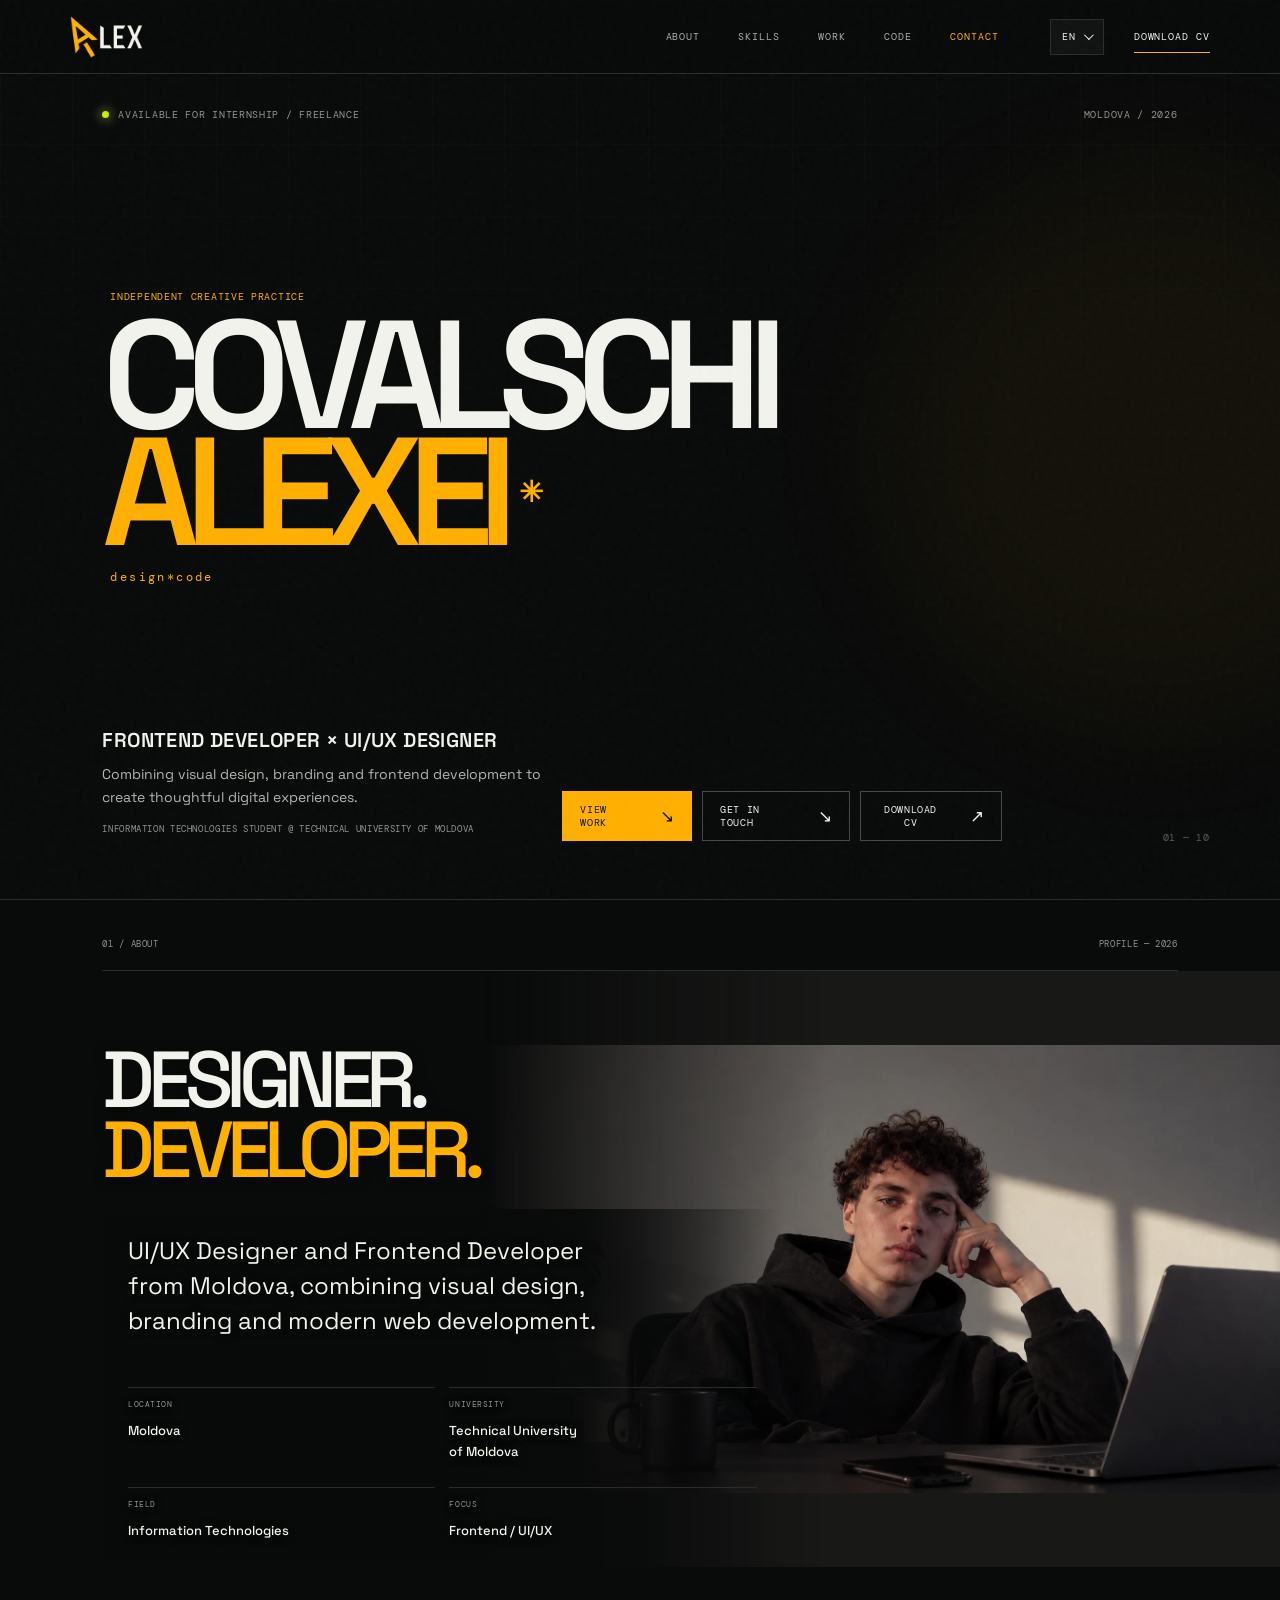
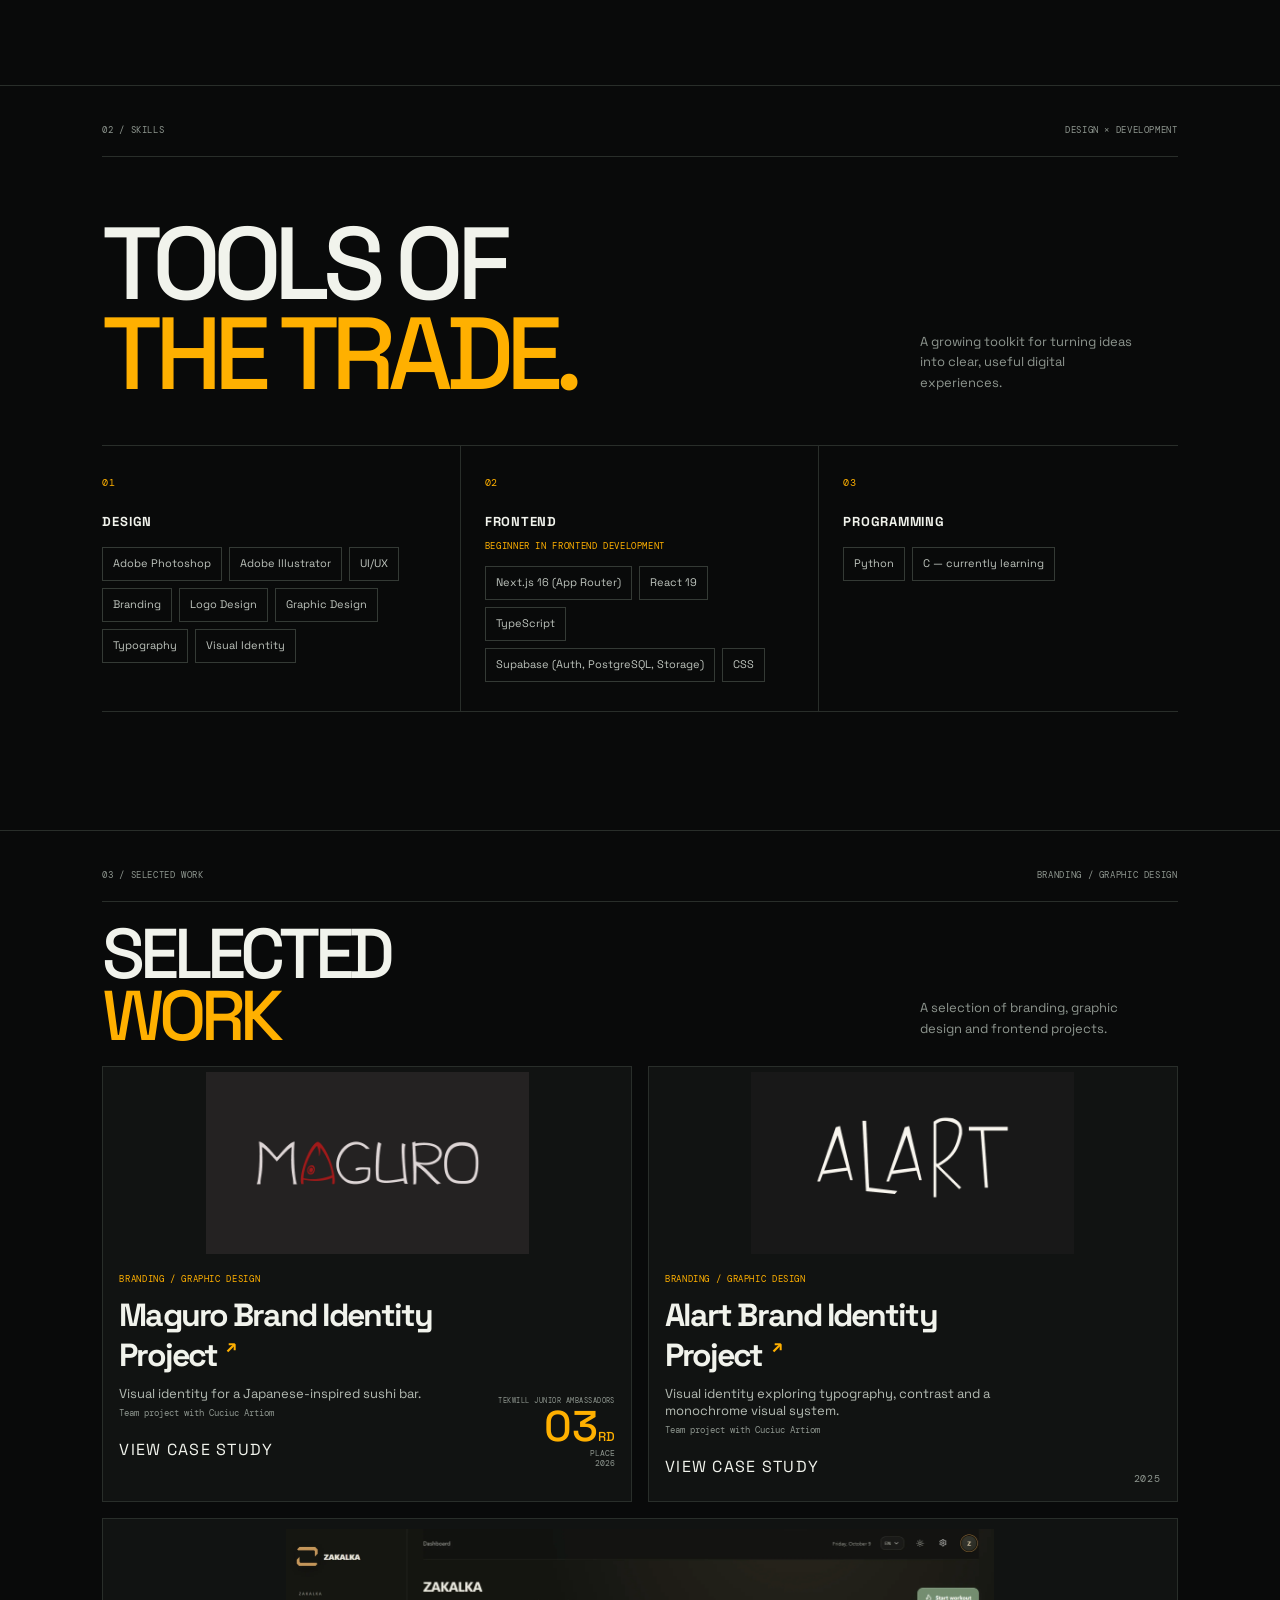
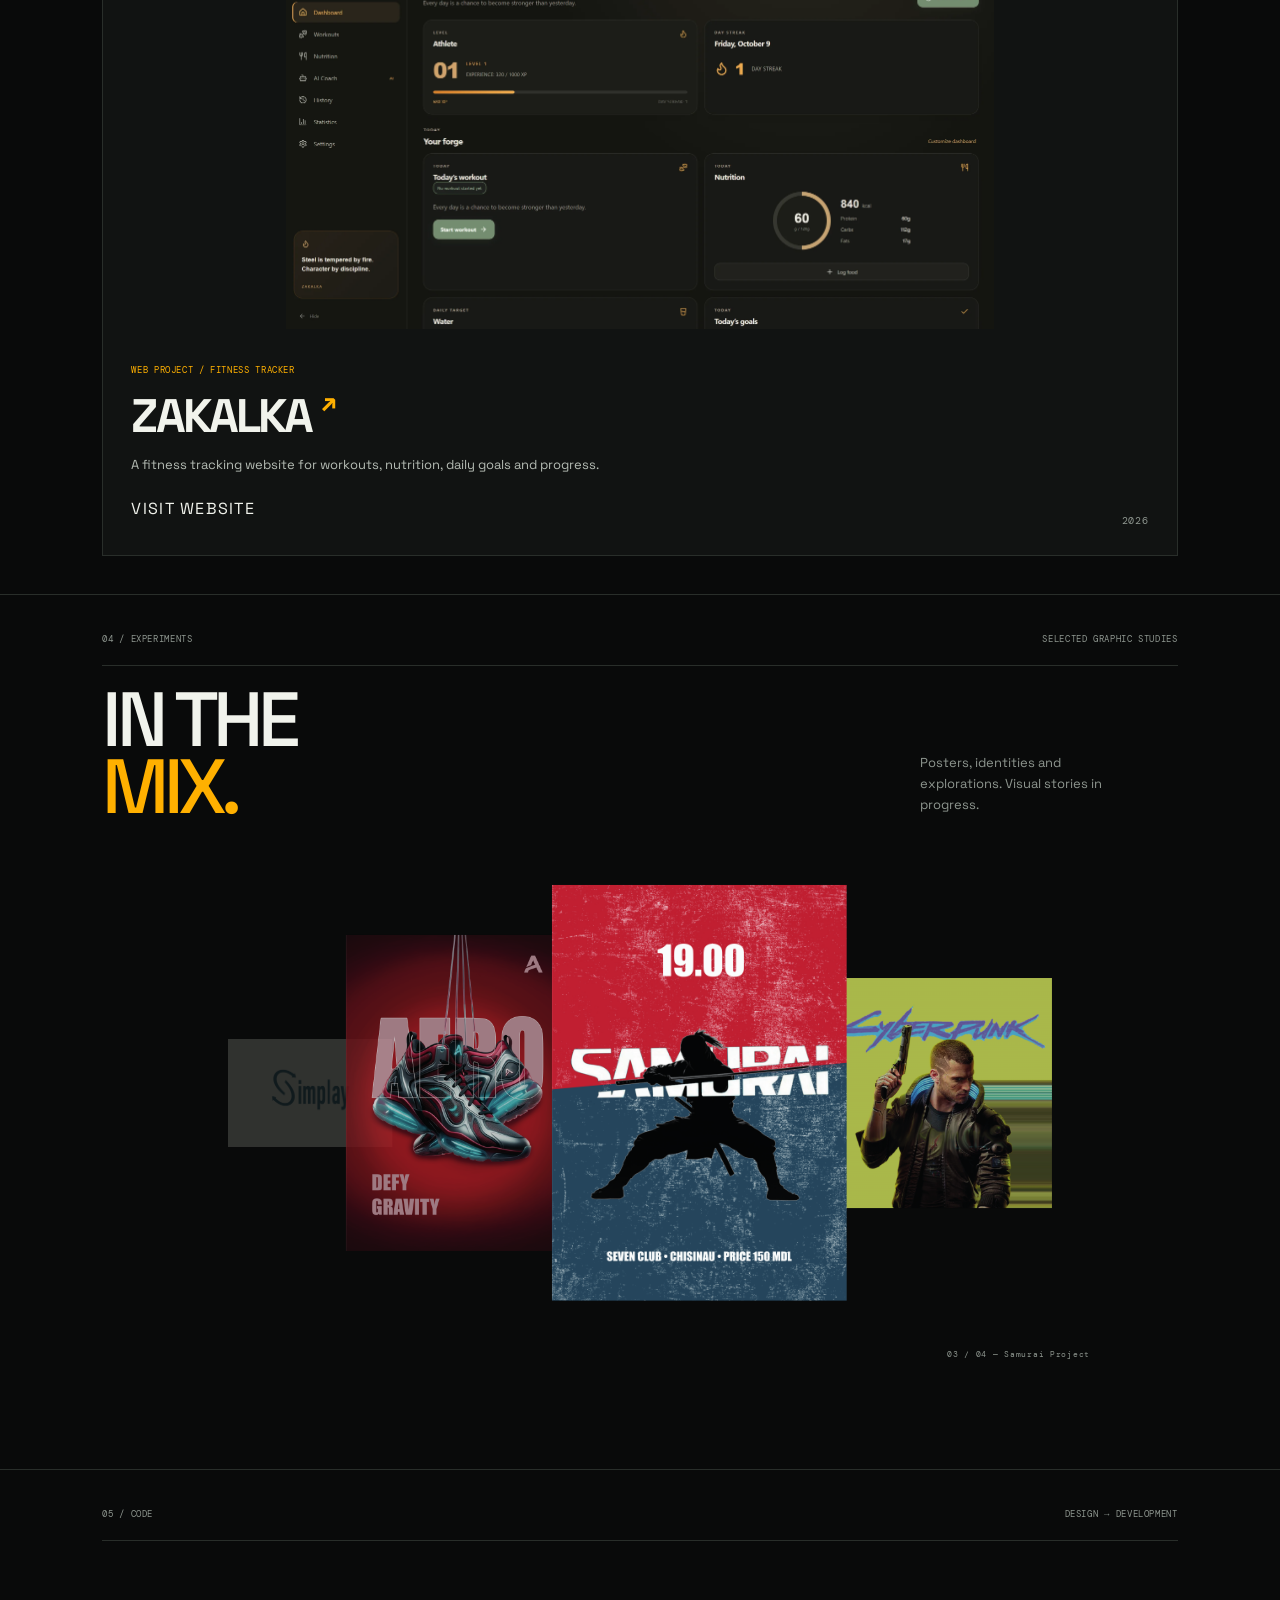
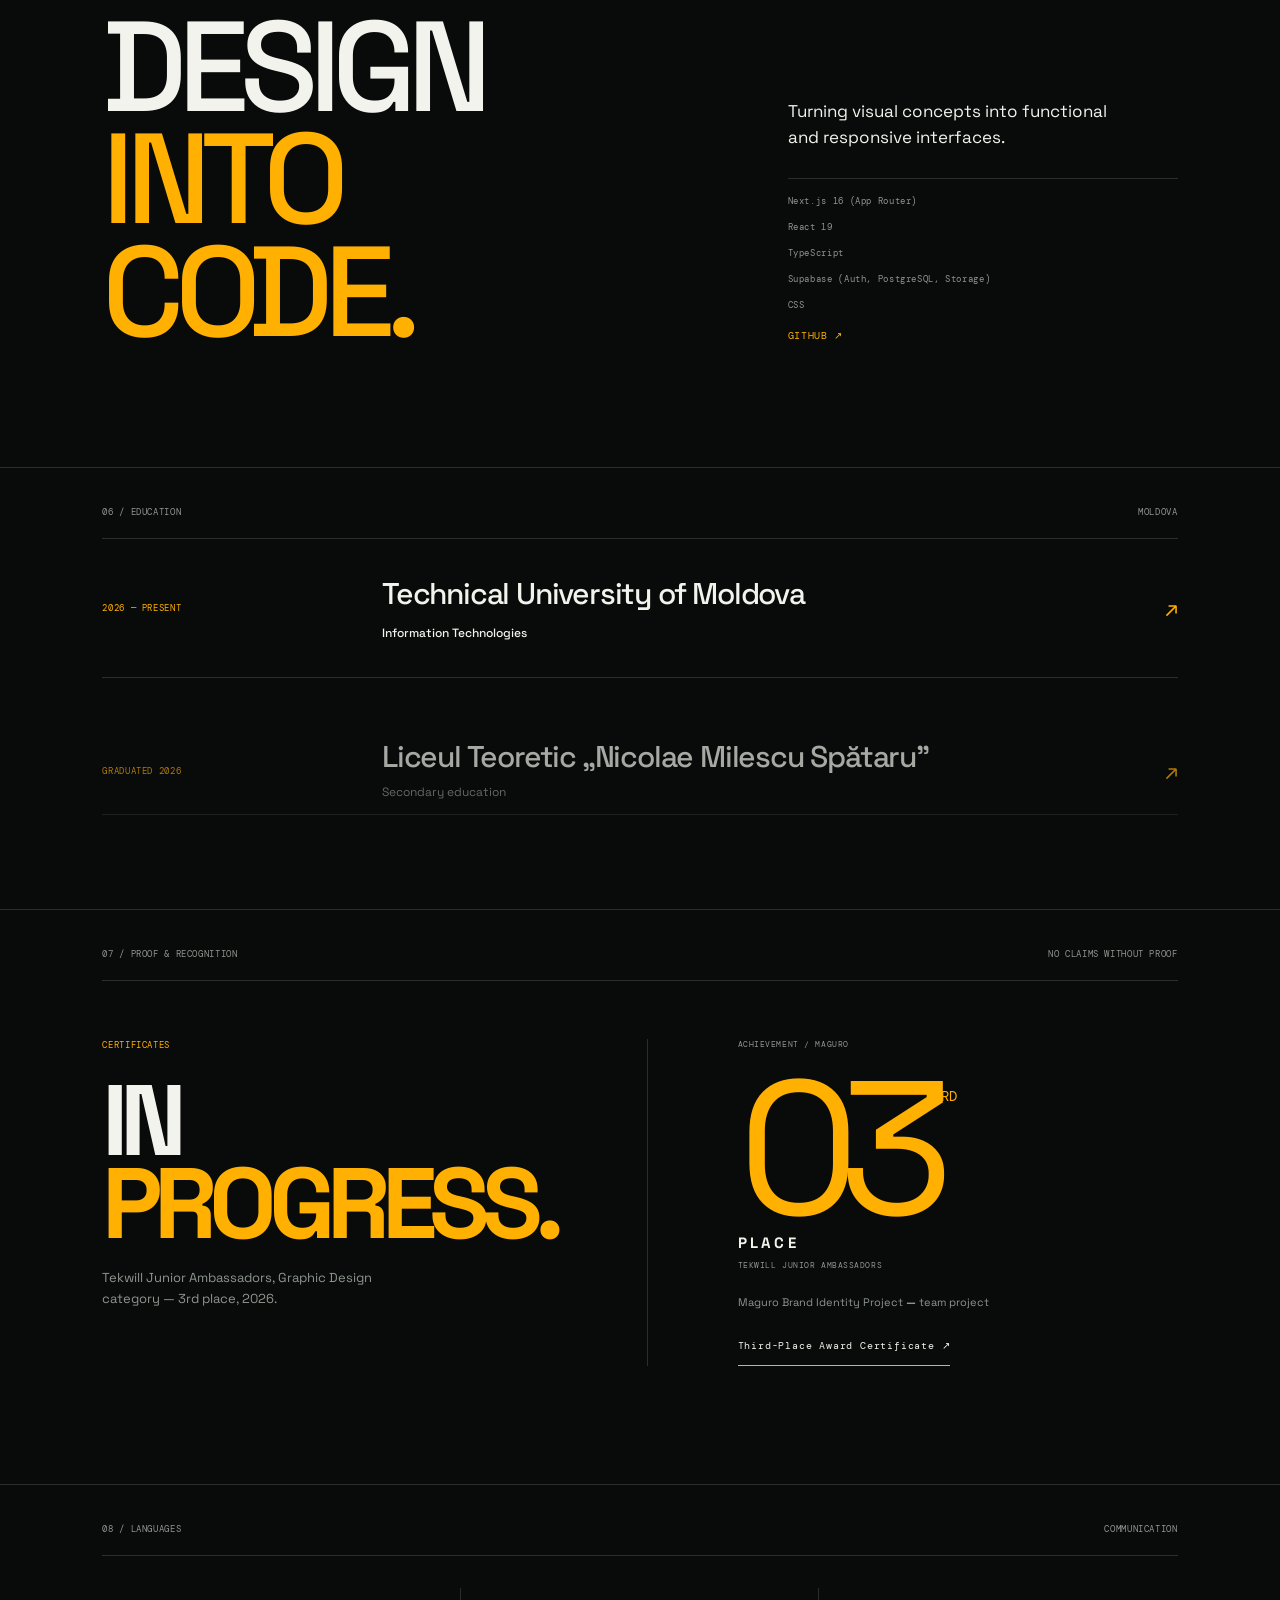
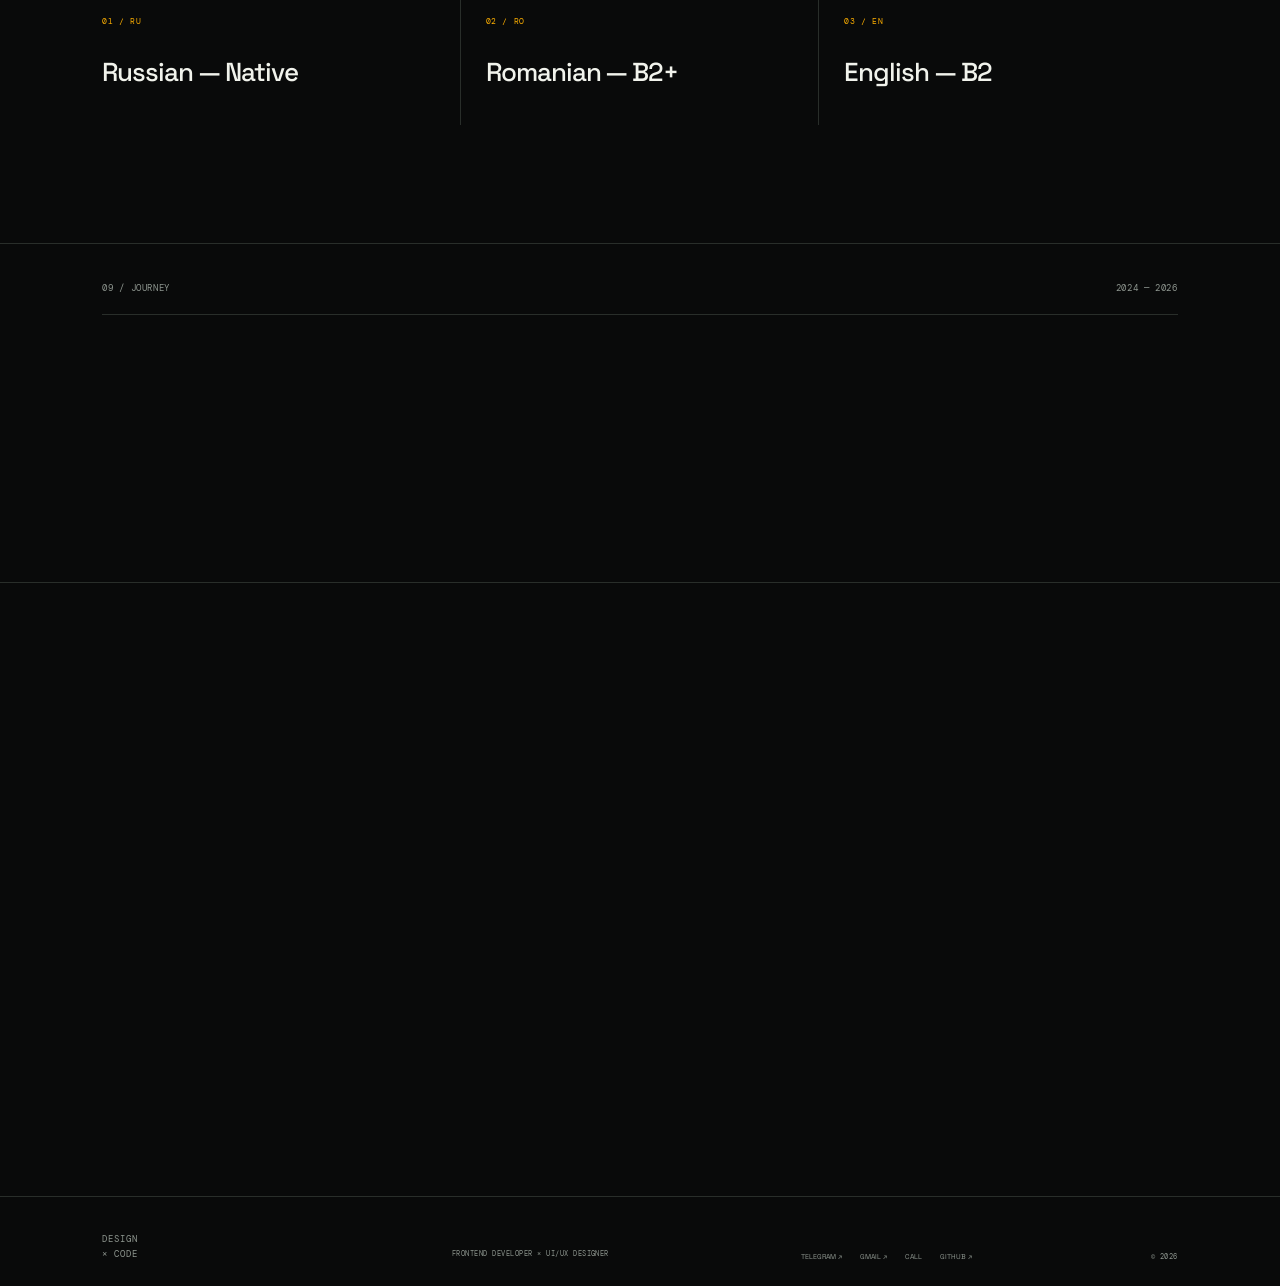
==== commit 282f85b9: "Add files via upload" ====
--- a/outputs/index.html
+++ b/outputs/index.html
@@ -1,68 +1,68 @@
-<!doctype html>
-<html lang="en">
-<head>
-  <meta charset="utf-8" />
-  <meta name="viewport" content="width=device-width, initial-scale=1" />
-  <meta name="theme-color" content="#090a0a" />
-  <meta name="description" content="Portfolio of Covalschi Alexei — Frontend Developer and UI/UX Designer from Moldova." />
-  <meta property="og:title" content="Covalschi Alexei — Design × Code" />
-  <meta property="og:description" content="Frontend Developer & UI/UX Designer from Moldova." />
-  <meta property="og:type" content="website" />
-  <title>Covalschi Alexei — Frontend Developer & UI/UX Designer</title>
+<!doctype html>
+<html lang="en">
+<head>
+  <meta charset="utf-8" />
+  <meta name="viewport" content="width=device-width, initial-scale=1" />
+  <meta name="theme-color" content="#090a0a" />
+  <meta name="description" content="Portfolio of Covalschi Alexei — Frontend Developer and UI/UX Designer from Moldova." />
+  <meta property="og:title" content="Covalschi Alexei — Design × Code" />
+  <meta property="og:description" content="Frontend Developer & UI/UX Designer from Moldova." />
+  <meta property="og:type" content="website" />
+  <title>Covalschi Alexei — Frontend Developer & UI/UX Designer</title>
   <link rel="icon" href="favicon.ico" sizes="any" />
   <link rel="icon" href="favicon.png" type="image/png" sizes="64x64" />
-  <link rel="preconnect" href="https://fonts.googleapis.com" />
-  <link rel="preconnect" href="https://fonts.gstatic.com" crossorigin />
-  <link href="https://fonts.googleapis.com/css2?family=DM+Mono:wght@400;500&family=Inter:wght@500;600;700&family=Space+Grotesk:wght@400;500;600;700&display=swap" rel="stylesheet" />
-  <link rel="stylesheet" href="styles.css" />
-  <script src="app.js" defer></script>
-</head>
+  <link rel="preconnect" href="https://fonts.googleapis.com" />
+  <link rel="preconnect" href="https://fonts.gstatic.com" crossorigin />
+  <link href="https://fonts.googleapis.com/css2?family=DM+Mono:wght@400;500&family=Inter:wght@500;600;700&family=Roboto+Condensed:wght@100..900&family=Space+Grotesk:wght@400;500;600;700&display=swap" rel="stylesheet" />
+  <link rel="stylesheet" href="styles.css" />
+  <script src="app.js" defer></script>
+</head>
 <body>
   <a class="skip-link" href="#main-content" data-i="a11y.skip">Skip to content</a>
   <div class="intro-animation" aria-hidden="true"><div class="intro-stage"><div class="intro-lockup"><span class="intro-pointer"><img class="intro-cursor" src="public/images/alexei-mark-orange.webp" alt=""><span class="intro-click"></span></span><span class="intro-word">LEX</span></div></div></div>
   <div class="grain" aria-hidden="true"></div>
-  <header class="topbar" id="top">
+  <header class="topbar" id="top">
     <a class="wordmark" href="#top" aria-label="Alexei, home" data-ia="a11y.home"><img src="public/images/alexei-logo-header.webp" alt="Alexei logo"></a>
     <button class="menu-toggle" aria-label="Open menu" data-ia="a11y.menu.open" aria-expanded="false"><i></i><i></i></button>
     <nav class="nav" aria-label="Main navigation" data-ia="a11y.nav">
-      <a href="#about" data-i="nav.about">ABOUT</a><a href="#skills" data-i="nav.skills">SKILLS</a><a href="#work" data-i="nav.work">WORK</a><a href="#code" data-i="nav.code">CODE</a><a href="#contact" data-i="nav.contact">CONTACT</a>
-    </nav>
+      <a href="#about" data-i="nav.about">ABOUT</a><a href="#skills" data-i="nav.skills">SKILLS</a><a href="#work" data-i="nav.work">WORK</a><a href="#code" data-i="nav.code">CODE</a><a href="#contact" data-i="nav.contact">CONTACT</a>
+    </nav>
     <div class="nav-right"><div class="locale"><button class="locale-trigger" aria-expanded="false" aria-label="Select language" data-ia="a11y.language">EN</button><div class="locale-menu" hidden><button class="lang" data-lang="en">EN</button><button class="lang" data-lang="ro">RO</button><button class="lang" data-lang="ru">RU</button></div></div><button class="cv-link cv-open" type="button" data-i="nav.cv">DOWNLOAD CV <span>↗</span></button></div>
-  </header>
+  </header>
   <main id="main-content">
-    <section class="hero" aria-labelledby="hero-title">
-      <div class="hero-meta mono"><span><b class="live-dot"></b><span data-i="hero.status">AVAILABLE FOR INTERNSHIP / FREELANCE</span></span><span data-i="hero.meta">MOLDOVA / 2026</span></div>
-      <div class="hero-title-wrap"><p class="eyebrow mono" data-i="hero.kicker">INDEPENDENT CREATIVE PRACTICE</p><h1 id="hero-title" data-i="brand.name">COVALSCHI<br /><span class="surname-line">ALEXEI<span class="hero-star">✳</span></span></h1><p class="hero-signature mono">design*code</p></div>
+    <section class="hero" aria-labelledby="hero-title">
+      <div class="hero-meta mono"><span><b class="live-dot"></b><span data-i="hero.status">AVAILABLE FOR INTERNSHIP / FREELANCE</span></span><span data-i="hero.meta">MOLDOVA / 2026</span></div>
+      <div class="hero-title-wrap"><p class="eyebrow mono" data-i="hero.kicker">INDEPENDENT CREATIVE PRACTICE</p><h1 id="hero-title" data-i="brand.name">COVALSCHI<br /><span class="surname-line">ALEXEI<span class="hero-star">✳</span></span></h1><p class="hero-signature mono">design*code</p></div>
       <div class="hero-bottom"><div><p class="role" data-i="hero.role">FRONTEND DEVELOPER <em>×</em> UI/UX DESIGNER</p><p class="hero-desc" data-i="hero.desc">Combining visual design, branding and frontend development to create thoughtful digital experiences.</p><p class="student mono" data-i="hero.education">INFORMATION TECHNOLOGIES STUDENT @ TECHNICAL UNIVERSITY OF MOLDOVA</p></div><div class="hero-actions"><a class="button button-primary" href="#work"><span data-i="hero.view">VIEW WORK</span><span class="arrow">↘</span></a><a class="button button-ghost" href="#contact"><span data-i="hero.contact">GET IN TOUCH</span><span class="arrow">↘</span></a><button class="button button-ghost cv-open" type="button"><span data-i="hero.cv">DOWNLOAD CV</span><span class="arrow">↗</span></button></div></div>
       <div class="hero-index mono">01 — 10</div>
-    </section>
-    <section class="intro section" id="about"><div class="section-head mono"><span>01 / <span data-i="sections.about">ABOUT</span></span><span data-i="meta.profile">PROFILE — 2026</span></div><div class="intro-grid"><div class="about-portrait"><img src="public/images/alexei-portrait.webp" alt="Portrait of Alexei at his desk"></div><h2 data-i="about.title">DESIGNER.<br />DEVELOPER.</h2><div class="intro-copy"><p data-i="about.desc">UI/UX Designer and Frontend Developer from Moldova, combining visual design, branding and modern web development.</p><div class="facts"><div><span class="mono" data-i="about.location">LOCATION</span><strong data-i="about.moldova">Moldova</strong></div><div><span class="mono" data-i="about.university">UNIVERSITY</span><strong data-i="about.tum">Technical University<br />of Moldova</strong></div><div><span class="mono" data-i="about.field">FIELD</span><strong data-i="about.it">Information Technologies</strong></div><div><span class="mono" data-i="about.focus">FOCUS</span><strong>Frontend / UI/UX</strong></div></div></div></div></section>
+    </section>
+    <section class="intro section" id="about"><div class="section-head mono"><span>01 / <span data-i="sections.about">ABOUT</span></span><span data-i="meta.profile">PROFILE — 2026</span></div><div class="intro-grid"><div class="about-portrait"><img src="public/images/alexei-portrait.webp" alt="Portrait of Alexei at his desk"></div><h2 data-i="about.title">DESIGNER.<br />DEVELOPER.</h2><div class="intro-copy"><p data-i="about.desc">UI/UX Designer and Frontend Developer from Moldova, combining visual design, branding and modern web development.</p><div class="facts"><div><span class="mono" data-i="about.location">LOCATION</span><strong data-i="about.moldova">Moldova</strong></div><div><span class="mono" data-i="about.university">UNIVERSITY</span><strong data-i="about.tum">Technical University<br />of Moldova</strong></div><div><span class="mono" data-i="about.field">FIELD</span><strong data-i="about.it">Information Technologies</strong></div><div><span class="mono" data-i="about.focus">FOCUS</span><strong>Frontend / UI/UX</strong></div></div></div></div></section>
     <section class="skills section" id="skills"><div class="section-head mono"><span>02 / <span data-i="sections.skills">SKILLS</span></span><span data-i="meta.designdev">DESIGN × DEVELOPMENT</span></div><div class="skills-title"><h2 data-i="skills.title">TOOLS OF<br />THE TRADE<span>.</span></h2><p data-i="skills.desc">A growing toolkit for turning ideas into clear, useful digital experiences.</p></div><div class="skill-grid"><article class="skill-group"><span class="group-no mono">01</span><h3 data-i="skills.design">DESIGN</h3><div class="skill-tags"><span>Adobe Photoshop</span><span>Adobe Illustrator</span><span>UI/UX</span><span>Branding</span><span>Logo Design</span><span>Graphic Design</span><span>Typography</span><span>Visual Identity</span></div></article><article class="skill-group"><span class="group-no mono">02</span><h3 data-i="skills.frontend">FRONTEND</h3><p class="skill-level mono" data-i="skills.frontendLevel">BEGINNER IN FRONTEND DEVELOPMENT</p><div class="skill-tags"><span>Next.js 16 (App Router)</span><span>React 19</span><span>TypeScript</span><span>Supabase (Auth, PostgreSQL, Storage)</span><span>CSS</span></div></article><article class="skill-group"><span class="group-no mono">03</span><h3 data-i="skills.programming">PROGRAMMING</h3><div class="skill-tags"><span>Python</span><span data-i="skills.learning">C — currently learning</span></div></article></div></section>
-    <section class="work section" id="work"><div class="section-head mono"><span>03 / <span data-i="sections.work">SELECTED WORK</span></span><span data-i="meta.branding">BRANDING / GRAPHIC DESIGN</span></div><div class="work-heading"><h2 data-i="work.title">SELECTED<br /><span>WORK</span></h2><p data-i="work.desc">A selection of branding, graphic design and frontend projects.</p></div><div class="project-stack">
-
+    <section class="work section" id="work"><div class="section-head mono"><span>03 / <span data-i="sections.work">SELECTED WORK</span></span><span data-i="meta.branding">BRANDING / GRAPHIC DESIGN</span></div><div class="work-heading"><h2 data-i="work.title">SELECTED<br /><span>WORK</span></h2><p data-i="work.desc">A selection of branding, graphic design and frontend projects.</p></div><div class="project-stack">
+
       <article class="project-card featured-project" data-project="maguro"><button class="project-open" data-open-project="maguro" aria-label="Open Maguro project"><img class="project-cover" src="public/projects/maguro/maguro-preview.png" alt="Maguro wordmark with red fish illustration on a dark background" data-alt-i="work.maguro.alt" loading="lazy" decoding="async"></button><div class="project-info"><div><p class="mono project-type" data-i="work.maguro.category">BRANDING / GRAPHIC DESIGN</p><h3 data-i="work.maguro.name">MAGURO<span class="project-arrow">↗</span></h3><p class="project-desc" data-i="work.maguro.desc">Visual identity for a Japanese-inspired sushi bar.</p><p class="project-team" data-i="work.team">Team project with Cuciuc Artiom</p><button class="case-link text-link" data-open-presentation="maguro" data-i="work.case">VIEW CASE STUDY</button></div><div class="award"><span class="mono" data-i="work.award">TEKWILL JUNIOR AMBASSADORS</span><strong>03<span>RD</span></strong><small data-i="work.place">PLACE</small><small class="project-year">2026</small></div></div></article>
       <article class="project-card featured-project" data-project="alart"><button class="project-open" data-open-project="alart" aria-label="Open Alart project"><img class="project-cover" src="public/projects/alart/alart-preview.png" alt="Alart typographic logo on black background" data-alt-i="work.alart.alt" loading="lazy"></button><div class="project-info"><div><p class="mono project-type" data-i="work.alart.category">BRANDING / GRAPHIC DESIGN</p><h3 data-i="work.alart.name">ALART<span class="project-arrow">↗</span></h3><p class="project-desc" data-i="work.alart.desc">Visual identity exploring typography, contrast and a monochrome visual system.</p><p class="project-team" data-i="work.team">Team project with Cuciuc Artiom</p><button class="case-link text-link" data-open-presentation="alart" data-i="work.case">VIEW CASE STUDY</button></div><span class="project-year mono">2025</span></div></article>
       <article class="project-card zakalka-card"><a class="zakalka-card-image" href="https://zaakalka.vercel.app/" target="_blank" rel="noopener noreferrer"><img class="zakalka-dashboard-image" src="public/projects/zakalka/dashboard-en.webp" alt="Zakalka fitness dashboard with workout and nutrition panels" loading="lazy" decoding="async"></a><div class="project-info"><div><p class="mono project-type" data-i="zakalka.category">WEB PROJECT / FITNESS TRACKER</p><h3>ZAKALKA<span class="project-arrow">↗</span></h3><p class="project-desc" data-i="zakalka.desc">A fitness tracking website for workouts, nutrition, daily goals and progress.</p><a class="case-link text-link" href="https://zaakalka.vercel.app/" target="_blank" rel="noopener noreferrer" data-i="zakalka.link">VISIT WEBSITE ↗</a></div><span class="project-year mono">2026</span></div></article>
-    </div></section>
+    </div></section>
     <section class="experiments section"><div class="section-head mono"><span>04 / <span data-i="sections.experiments">EXPERIMENTS</span></span><span data-i="meta.graphics">SELECTED GRAPHIC STUDIES</span></div><div class="gallery-heading"><h2 data-i="gallery.title">IN THE<br />MIX<span>.</span></h2><p data-i="gallery.desc">Posters, identities and explorations. Visual stories in progress.</p></div><div class="gallery-stage" aria-roledescription="carousel" aria-label="Project portfolio carousel" data-ia="a11y.gallery"><div class="gallery" id="gallery" aria-live="polite"></div></div><div class="gallery-toolbar"><span class="gallery-count mono" aria-live="polite"></span></div></section>
-
+
     <section class="code section" id="code"><div class="section-head mono"><span>05 / <span data-i="sections.code">CODE</span></span><span data-i="meta.code">DESIGN → DEVELOPMENT</span></div><div class="code-layout"><h2 data-i="code.title">DESIGN<br />INTO<br /><span>CODE.</span></h2><div><p data-i="code.desc">Turning visual concepts into functional and responsive interfaces.</p><div class="code-stack mono"><span>Next.js 16 (App Router)</span><span>React 19</span><span>TypeScript</span><span>Supabase (Auth, PostgreSQL, Storage)</span><span>CSS</span></div><a class="github-link mono" href="https://github.com/alexkovka52" target="_blank" rel="noopener noreferrer">GITHUB ↗</a></div></div></section>
     <section class="education section"><div class="section-head mono"><span>06 / <span data-i="sections.education">EDUCATION</span></span><span data-i="meta.country">MOLDOVA</span></div><div class="edu-row"><span class="edu-date mono">2026 — PRESENT</span><div><h3><a href="https://utm.md/" target="_blank" rel="noopener noreferrer" data-i="education.university">Technical University of Moldova</a></h3><strong data-i="education.program">Information Technologies</strong></div><a class="edu-mark" href="https://utm.md/" target="_blank" rel="noopener noreferrer" aria-label="Visit Technical University of Moldova" data-ia="a11y.visitUniversity" data-i="education.arrowUniversity">↗</a></div><div class="edu-row secondary"><span class="edu-date mono" data-i="education.graduated">GRADUATED 2026</span><div><h3><a href="https://nmspataru.com/" target="_blank" rel="noopener noreferrer" data-i="education.school">Liceul Teoretic „Nicolae Milescu Spătaru”</a></h3><p data-i="education.secondary">Secondary education</p></div><a class="edu-mark" href="https://nmspataru.com/" target="_blank" rel="noopener noreferrer" aria-label="Visit Liceul Teoretic Nicolae Milescu Spataru" data-ia="a11y.visitSchool" data-i="education.arrowSchool">↗</a></div></section>
     <section class="proof section" id="proof"><div class="section-head mono"><span>07 / <span data-i="sections.proof">PROOF & RECOGNITION</span></span><span data-i="meta.proof">NO CLAIMS WITHOUT PROOF</span></div><div class="proof-grid"><div class="cert-block"><p class="mono proof-label" data-i="proof.certificates">CERTIFICATES</p><h2 data-i="proof.waiting">IN<br />PROGRESS<span>.</span></h2><p data-i="proof.certDesc">Course certificates will be added here once available.</p><div class="cert-list" id="cert-list"></div></div><div class="award-block"><p class="mono proof-label" data-i="proof.achievement">ACHIEVEMENT / MAGURO</p><div class="award-big"><span>03</span><i>RD</i></div><h3 data-i="proof.place">PLACE</h3><p class="mono" data-i="work.award">TEKWILL JUNIOR AMBASSADORS</p><p class="award-project"><span data-i="proof.project">Maguro Brand Identity Project</span> — <span data-i="proof.team">team project</span></p><a class="text-link certificate-link" href="public/certificates/certificate-01.pdf" download="Covalschi_Alexei_Tekwill_Third_Place_Certificate.pdf" data-i="proof.certificateLink">Third-Place Award Certificate <b>↗</b></a></div></div></section>
     <section class="languages section"><div class="section-head mono"><span>08 / <span data-i="sections.languages">LANGUAGES</span></span><span data-i="meta.communication">COMMUNICATION</span></div><div class="language-grid"><div><span class="mono">01 / RU</span><h3 data-i="languages.native">Russian — Native</h3></div><div><span class="mono">02 / RO</span><h3 data-i="languages.romanian">Romanian — B2+</h3></div><div><span class="mono">03 / EN</span><h3 data-i="languages.english">English — B2</h3></div></div></section>
     <section class="journey section"><div class="section-head mono"><span>09 / <span data-i="sections.journey">JOURNEY</span></span><span>2024 — 2026</span></div><div class="journey-line"><div><span class="mono">2024</span><h3 data-i="journey.design">Design</h3></div><div><span class="mono">2025</span><h3 data-i="journey.branding">Branding / UI/UX</h3></div><div><span class="mono">2026</span><h3 data-i="journey.frontend">Technical University of Moldova<br />Frontend Development</h3></div></div></section>
     <section class="contact section" id="contact"><div class="section-head mono"><span>10 / <span data-i="sections.contact">CONTACT</span></span><span data-i="contact.open">OPEN TO COLLABORATION</span></div><div class="contact-main"><div><p class="mono contact-kicker" data-i="contact.kicker">HAVE A GOOD IDEA?</p><h2 data-i="contact.title">LET'S<br /><span>BUILD</span><br />SOMETHING<span class="contact-period">.</span></h2></div><div class="contact-right"><p data-i="contact.desc">Open to internships, freelance projects and creative collaborations.</p><div class="contact-links"><div class="contact-item"><a href="https://t.me/akovka_52" target="_blank" rel="noopener noreferrer"><span>TELEGRAM</span><b>↗</b></a><button class="copy-contact mono" data-copy-value="@akovka_52" data-i="contact.copy" aria-live="polite">COPY</button></div><div class="contact-item"><a href="mailto:alexkoval540@gmail.com"><span>GMAIL</span><b>↗</b></a><button class="copy-contact mono" data-copy-value="alexkoval540@gmail.com" data-i="contact.copy" aria-live="polite">COPY</button></div><div class="contact-item"><a href="tel:+37369069431"><span data-i="contact.call">CALL</span><b>↗</b></a><button class="copy-contact mono" data-copy-value="+373 69 069 431" data-i="contact.copy" aria-live="polite">COPY</button></div></div></div></div></section>
-  </main>
+  </main>
   <footer class="footer"><a class="footer-name" href="#top" data-i="brand.footer">DESIGN<br />× CODE</a><p class="mono" data-i="footer.role">FRONTEND DEVELOPER × UI/UX DESIGNER</p><div class="footer-links"><a href="https://t.me/akovka_52" target="_blank" rel="noopener noreferrer">TELEGRAM ↗</a><a href="mailto:alexkoval540@gmail.com">GMAIL ↗</a><a href="tel:+37369069431" data-i="contact.call">PHONE ↗</a><a href="https://github.com/alexkovka52" target="_blank" rel="noopener noreferrer">GITHUB ↗</a></div><span class="mono copyright" data-i="brand.copyright">© 2026</span></footer>
   <dialog class="project-dialog" aria-labelledby="project-dialog-title"><button class="project-dialog-close" aria-label="Close project" data-ia="a11y.closeProject">×</button><img class="project-dialog-image" alt=""><div class="project-presentation-viewer" hidden><img class="presentation-slide" alt=""><div class="presentation-controls"><button type="button" class="presentation-prev" aria-label="Previous slide" data-ia="a11y.previousSlide">←</button><span class="presentation-count mono" aria-live="polite"></span><button type="button" class="presentation-next" aria-label="Next slide" data-ia="a11y.nextSlide">→</button></div></div><div class="project-dialog-info"><p class="mono project-dialog-year"></p><h2 class="project-dialog-title" id="project-dialog-title"></h2><p class="project-dialog-description"></p><div class="project-dialog-actions"><a class="text-link project-presentation" href="public/projects/alart/alart-presentation.pdf" hidden download="Covalschi_Alexei_Alart_Project_Presentation.pdf" rel="noopener noreferrer" data-i="project.downloadPresentation">Download project presentation</a><a class="button button-primary project-preview-download" href="public/projects/alart/alart-project-preview.pdf" hidden download="Covalschi_Alexei_Alart_Brand_Identity_Project.pdf" data-i="project.downloadPreview">Download project preview</a></div></div></dialog>
   <dialog class="cv-dialog" aria-labelledby="cv-dialog-title"><button class="cv-dialog-close" type="button" aria-label="Close" data-ia="a11y.close">×</button><p class="mono cv-dialog-kicker" data-i="cv.kicker">CURRICULUM VITAE</p><h2 id="cv-dialog-title" data-i="cv.title">Alexei Covalschi’s CV</h2><div class="cv-options"><a href="public/cv/cv-en.pdf" download="Alexei_Covalschi_CV.pdf"><span>EN</span><b data-i="cv.english">English CV</b><i>↓</i></a><a href="public/cv/cv-ro.pdf" download="Alexei_Covalschi_CV.pdf"><span>RO</span><b data-i="cv.romanian">Romanian CV</b><i>↓</i></a><a href="public/cv/cv-ru.pdf" download="Alexei_Covalschi_CV.pdf"><span>RU</span><b data-i="cv.russian">Russian CV</b><i>↓</i></a></div></dialog>
   <dialog class="lightbox" aria-labelledby="lightbox-caption"><button class="lightbox-close" aria-label="Close preview" data-ia="a11y.closePreview">×</button><button class="lightbox-prev" aria-label="Previous image" data-ia="a11y.previousImage">←</button><div class="lightbox-content"></div><a class="lightbox-download" href="public/projects/other/simplay-project.pdf" download="Covalschi_Alexei_Simplay_Logo_Design.pdf" data-i="gallery.download">DOWNLOAD PROJECT FILE ↗</a><button class="lightbox-next" aria-label="Next image" data-ia="a11y.nextImage">→</button><p class="lightbox-caption mono" id="lightbox-caption"></p></dialog>
-</body>
-</html>
-
-
-
-
-
-
-
+</body>
+</html>
+
+
+
+
+
+
+
--- a/outputs/styles.css
+++ b/outputs/styles.css
@@ -1,323 +1,329 @@
-:root{--bg:#090a0a;--surface:#111312;--surface2:#171a18;--text:#f1f3ec;--muted:#8e968f;--line:#292e2a;--amber:#ffb000;--lime:#c7f000;--display:'Space Grotesk',Arial,sans-serif;--mono:'DM Mono',monospace}*{box-sizing:border-box}html{scroll-behavior:smooth;scroll-padding-top:90px}body{margin:0;background:var(--bg);color:var(--text);font-family:var(--display);overflow-x:hidden}body:before{content:"";position:fixed;inset:0;pointer-events:none;z-index:-1;background-image:linear-gradient(#ffffff05 1px,transparent 1px),linear-gradient(90deg,#ffffff05 1px,transparent 1px);background-size:72px 72px;mask-image:linear-gradient(to bottom,black,transparent 70%)}.grain{position:fixed;inset:-50%;z-index:20;pointer-events:none;opacity:.1;background-image:url("data:image/svg+xml,%3Csvg viewBox='0 0 180 180' xmlns='http://www.w3.org/2000/svg'%3E%3Cfilter id='n'%3E%3CfeTurbulence type='fractalNoise' baseFrequency='.88' numOctaves='3' stitchTiles='stitch'/%3E%3C/filter%3E%3Crect width='100%25' height='100%25' filter='url(%23n)' opacity='.24'/%3E%3C/svg%3E");animation:grain .25s steps(2) infinite}@keyframes grain{0%{transform:translate(0,0)}25%{transform:translate(2%,-1%)}50%{transform:translate(-1%,2%)}75%{transform:translate(1%,1%)}}a{color:inherit;text-decoration:none}button{font:inherit;color:inherit}.mono{font-family:var(--mono);letter-spacing:.07em;font-size:10px}.topbar{height:74px;padding:0 5.5vw;display:flex;align-items:center;justify-content:space-between;border-bottom:1px solid var(--line);position:sticky;top:0;background:#090a0ae8;backdrop-filter:blur(14px);z-index:15;transition:height .25s,padding .25s}.topbar.compact{height:60px;padding-left:4.8vw;padding-right:4.8vw}.wordmark{display:flex;align-items:center;width:46px;height:46px;overflow:hidden}.wordmark img{display:block;width:100%;height:100%;object-fit:contain}.wordmark span{color:var(--amber)}.nav{display:flex;gap:clamp(20px,3vw,46px);margin-left:auto;margin-right:4vw}.nav a,.cv-link,.lang{font-family:var(--mono);font-size:10px;letter-spacing:.09em}.nav a{color:#abb1a9;transition:color .2s}.nav a:hover,.nav a.active{color:var(--amber)}.nav-right{display:flex;align-items:center;gap:30px}.locale{display:flex;gap:8px;align-items:center;font-family:var(--mono);color:#606760}.lang{border:0;background:transparent;color:#707870;padding:7px 0;cursor:pointer;transition:color .2s}.lang.active,.lang:hover{color:var(--text)}.lang.active:after{content:"";display:block;height:1px;background:var(--amber);margin-top:3px}.cv-link{border-bottom:1px solid var(--amber);padding:9px 0;color:var(--text);transition:color .2s}.cv-link span{color:var(--amber);margin-left:8px}.cv-link:hover{color:var(--amber)}.menu-toggle{display:none}.hero{min-height:calc(100svh - 74px);padding:34px 8vw 55px;position:relative;display:flex;flex-direction:column;justify-content:space-between;overflow:hidden;border-bottom:1px solid var(--line)}.hero:after{content:"";position:absolute;width:43vw;height:43vw;border-radius:50%;background:#ffb0000b;filter:blur(65px);right:-12vw;top:12%;pointer-events:none}.hero-meta{display:flex;justify-content:space-between;color:var(--muted);position:relative;z-index:1}.hero-meta>span:first-child{display:flex;align-items:center;gap:9px}.live-dot{width:7px;height:7px;border-radius:50%;background:var(--lime);display:inline-block;box-shadow:0 0 12px #c7f055}.hero-title-wrap{position:relative;z-index:1;margin:5vh 0 2vh}.eyebrow{color:var(--amber);margin:0 0 14px 8px}.hero h1{font-size:clamp(76px,16vw,224px);line-height:.76;letter-spacing:-.095em;font-weight:600;margin:0}.surname-line{display:flex;align-items:center;gap:.1em}.hero-star{font-size:.19em;color:var(--amber);align-self:center;animation:spin 24s linear infinite}@keyframes spin{to{transform:rotate(360deg)}}.hero-bottom{display:flex;align-items:flex-end;justify-content:space-between;position:relative;z-index:1;max-width:900px}.role{font-weight:600;font-size:clamp(13px,1.6vw,20px);letter-spacing:.02em;margin:0 0 10px}.role em{color:var(--amber);font-style:normal}.hero-desc{color:#b2b8b0;max-width:485px;line-height:1.6;font-size:14px;margin:0 0 15px}.student{color:var(--muted);font-size:9px}.hero-actions{display:flex;gap:10px;margin-bottom:3px}.button{height:50px;padding:0 17px;display:flex;align-items:center;gap:27px;font-family:var(--mono);font-size:10px;letter-spacing:.06em;transition:transform .2s,background .2s,color .2s,border-color .2s}.button:hover{transform:translateY(-3px)}.button-primary{background:var(--amber);color:#111;border:1px solid var(--amber)}.button-primary:hover{background:var(--lime);border-color:var(--lime)}.button-ghost{border:1px solid #444a44}.button-ghost:hover{border-color:var(--amber);color:var(--amber)}.arrow{font-size:17px}.hero-side{position:absolute;right:5vw;top:44%;font-size:clamp(11px,1.2vw,15px);line-height:1.15;color:var(--text);font-weight:500;transform:rotate(90deg);transform-origin:center}.hero-side span{color:var(--amber)}.hero-index{position:absolute;right:5.5vw;bottom:55px;color:#555e57}.section{padding:38px 8vw 118px;border-bottom:1px solid var(--line);position:relative}.section-head{display:flex;justify-content:space-between;color:var(--muted);padding-bottom:20px;border-bottom:1px solid var(--line);font-size:9px}.intro-grid{display:grid;grid-template-columns:.78fr 1.05fr 1fr;gap:4vw;align-items:center;padding-top:74px}.about-portrait{border:1px solid var(--line);background:var(--surface);padding:8px;line-height:0}.about-portrait img{display:block;width:100%;height:clamp(230px,28vw,390px);object-fit:cover;object-position:center 42%}.intro h2,.skills-title h2,.work-heading h2,.gallery-heading h2,.code-layout h2{font-size:clamp(50px,8.3vw,116px);line-height:.88;letter-spacing:-.075em;margin:0;font-weight:500}.intro-copy{padding-top:7px}.intro-copy>p{font-size:clamp(17px,2vw,24px);line-height:1.45;max-width:490px;margin:0 0 48px}.facts{display:grid;grid-template-columns:1fr 1fr;gap:25px 14px}.facts div{border-top:1px solid var(--line);padding-top:11px}.facts span{display:block;color:var(--muted);margin-bottom:10px;font-size:8px}.facts strong{font-size:13px;font-weight:500;line-height:1.45}.skills-title,.work-heading,.gallery-heading{display:flex;justify-content:space-between;align-items:flex-end;padding:62px 0 46px}.skills-title h2{font-size:clamp(54px,8vw,105px)}.skills-title h2 span,.gallery-heading h2 span{color:var(--amber)}.skills-title>p,.work-heading>p,.gallery-heading>p{color:var(--muted);font-size:13px;max-width:225px;line-height:1.6;margin:0 3% 5px 0}.skill-grid{display:grid;grid-template-columns:1fr 1fr 1fr;border-top:1px solid var(--line);border-bottom:1px solid var(--line)}.skill-group{padding:24px 24px 29px 0;min-height:230px;border-right:1px solid var(--line)}.skill-group+.skill-group{padding-left:24px}.skill-group:last-child{border:0}.group-no{color:var(--amber)}.skill-group h3{font-size:13px;letter-spacing:.06em;margin:22px 0 17px}.skill-tags{display:flex;flex-wrap:wrap;gap:7px}.skill-tags span{padding:8px 10px;border:1px solid #343a35;color:#bec4bd;font-size:11px;transition:color .2s,border-color .2s,background .2s}.skill-tags span:hover{border-color:var(--amber);color:var(--amber);background:#ffb00009}.work-heading h2{font-size:clamp(65px,10vw,138px)}.work-heading h2 span{color:var(--amber)}.work-heading>p{margin-bottom:8px}.project-stack{display:grid;gap:28px}.project-card{border:1px solid var(--line);background:var(--surface);transition:border-color .35s,transform .35s;overflow:hidden}.project-card:hover{border-color:#8d6410;transform:translateY(-4px)}.project-visual{height:clamp(320px,50vw,610px);position:relative;overflow:hidden}.visual-top{position:absolute;left:26px;right:26px;top:23px;display:flex;justify-content:space-between;color:#aeb5a9;font-size:8px;z-index:1}.visual-caption{position:absolute;bottom:19px;left:25px;color:#838b82;font-size:8px}.visual-maguro{background:#d3c8ad;color:#202118;display:grid;place-items:center}.visual-maguro:before{content:"";position:absolute;inset:0;background:repeating-linear-gradient(132deg,transparent 0 55px,#26291f0a 56px 57px)}.maguro-mark{font-weight:600;letter-spacing:-.09em;font-size:clamp(67px,14vw,180px);line-height:1;z-index:1}.maguro-mark span{font-family:serif;letter-spacing:0;font-size:.36em;vertical-align:top;margin-left:.16em}.visual-bottom{position:absolute;bottom:17%;left:11%;right:13%;display:flex;justify-content:space-between;align-items:flex-end;pointer-events:none}.mock-card{background:#f1eee4;width:115px;height:148px;padding:13px;box-shadow:12px 14px 24px #201e1a1e;display:flex;flex-direction:column;justify-content:space-between;transform:rotate(-8deg);font-size:10px}.mock-card small{font-size:18px}.mock-card i{font-family:var(--mono);font-style:normal;font-size:6px;letter-spacing:.1em}.mock-bag{width:105px;height:146px;background:#bd4b32;color:#f1e9d5;display:grid;place-items:center;font-size:44px;font-weight:600;letter-spacing:-.1em;transform:rotate(5deg);box-shadow:12px 14px 24px #201e1a1e}.mock-stamp{border:1px solid #202118;padding:18px 13px;text-align:center;font-size:24px;transform:rotate(7deg);font-family:serif}.mock-stamp small{font:6px var(--mono);letter-spacing:.1em}.project-info{display:flex;justify-content:space-between;padding:25px 28px 28px;align-items:flex-end}.project-type{color:var(--amber);font-size:9px;margin:0 0 10px}.project-info h3{font-size:clamp(29px,4vw,47px);letter-spacing:-.06em;margin:0}.project-arrow{font-size:.55em;color:var(--amber);vertical-align:top;margin-left:9px;transition:transform .2s;display:inline-block}.project-card:hover .project-arrow{transform:translate(4px,-4px)}.project-desc{color:#b5bcb4;margin:10px 0 5px;font-size:13px}.project-team{font-family:var(--mono);font-size:9px;color:var(--muted);margin:0}.award{display:flex;flex-direction:column;align-items:flex-end;color:var(--muted);font-family:var(--mono)}.award>span{font-size:7px}.award strong{font:500 43px var(--display);color:var(--amber);line-height:1}.award strong span{font-size:13px}.award small{font-size:8px}.visual-alart{background:#c9c7be;color:#111;display:flex;align-items:center;justify-content:center;flex-direction:column}.alart-word{font-size:clamp(95px,20vw,265px);font-weight:500;letter-spacing:-.11em;line-height:.8;z-index:1}.alart-word span{font-family:serif;font-weight:400;font-style:italic}.alart-sub{margin-top:18px;letter-spacing:.22em;font-size:9px}.alart-panels{position:absolute;inset:auto 8% 15%;height:110px;display:flex;align-items:flex-end;gap:10px;opacity:.92}.alart-panel{width:24%;height:100%;padding:12px;font-size:15px;font-weight:600;display:flex;flex-direction:column;justify-content:space-between}.alart-panel small{font:7px var(--mono);letter-spacing:.08em}.panel-black{background:#151615;color:#f2f0e8}.panel-white{background:#eee;color:#1a1a1a;font:italic 50px Georgia}.panel-outline{border:1px solid #181818;height:80%}.experiments{padding-bottom:110px}.gallery-heading h2{font-size:clamp(60px,9vw,124px)}.gallery{display:grid;grid-template-columns:1.2fr .8fr 1fr;grid-auto-rows:205px;gap:12px}.gallery-card{position:relative;overflow:hidden;border:1px solid var(--line);background:var(--surface2);cursor:zoom-in;transition:border-color .2s}.gallery-card:nth-child(4n+1){grid-row:span 2}.gallery-card:nth-child(4n+2){grid-column:span 2}.gallery-card:hover{border-color:var(--amber)}.gallery-card img{width:100%;height:100%;object-fit:cover;display:block;transition:transform .5s;filter:saturate(.85)}.gallery-card:hover img{transform:scale(1.04)}.gallery-card .gallery-placeholder{height:100%;display:grid;place-items:center;text-align:center;position:relative;overflow:hidden}.gallery-placeholder:before{content:"";position:absolute;inset:0;background:repeating-linear-gradient(125deg,transparent 0 22px,#fff1 23px 24px)}.gallery-placeholder span{position:relative;font-size:clamp(28px,5vw,65px);letter-spacing:-.08em;font-weight:600}.gallery-placeholder small{display:block;font:8px var(--mono);letter-spacing:.15em;margin-top:7px;color:#bec4bd}.gallery-placeholder.simplay{background:#d9e75e;color:#12170f}.gallery-placeholder.aero{background:#597078;color:#eff1e8}.gallery-placeholder.samurai{background:#9f4030;color:#eee9dc}.gallery-placeholder.cyberpunk{background:#bfac5c;color:#141613}.gallery-placeholder.logos{background:#b9afa0;color:#161815}.gallery-placeholder.poster{background:#523d58;color:#f1eee9}.gallery-card figcaption{position:absolute;left:14px;bottom:12px;font:8px var(--mono);color:#fff;background:#090a0ac7;padding:6px 8px}.gallery-note{color:var(--muted);font-size:8px;margin-top:14px}.anvil-layout{display:grid;grid-template-columns:.76fr 1.24fr;gap:6vw;align-items:center;padding-top:62px}.anvil-copy h2{font-size:clamp(60px,8.8vw,115px);letter-spacing:-.085em;line-height:.8;margin:14px 0 26px}.anvil-copy h2 span{color:var(--amber)}.anvil-copy>p:not(.project-type){color:#bec4bd;font-size:14px;line-height:1.6;max-width:335px}.tech-list{color:var(--muted);font-size:8px;line-height:2.3;margin:22px 0}.tech-list i{color:var(--amber);font-style:normal}.text-link{display:inline-flex;gap:22px;padding:13px 0;border-bottom:1px solid var(--amber);font:10px var(--mono);letter-spacing:.08em;transition:color .2s}.text-link:hover{color:var(--amber)}.text-link b{font-size:16px;color:var(--amber);transition:transform .2s}.text-link:hover b{transform:translate(3px,-3px)}.anvil-preview{background:#111411;border:1px solid #343b33;min-height:330px;padding:19px 20px 14px;box-shadow:0 30px 60px #0004;transform:perspective(1000px) rotateY(-3deg)}.dash-top{display:flex;justify-content:space-between;font:8px var(--mono);color:#858e84;padding-bottom:18px;border-bottom:1px solid #292e2a}.dash-top i{color:var(--lime);font-style:normal;margin-left:7px;font-size:7px}.dash-title{font-size:17px;margin:21px 0}.dash-title span{float:right;color:var(--amber)}.dash-stats{display:grid;grid-template-columns:repeat(3,1fr);gap:9px}.dash-stats div{border:1px solid #292e2a;padding:11px 9px;display:flex;flex-direction:column;gap:8px}.dash-stats small{font:6px var(--mono);color:#899187}.dash-stats b{font-size:27px;font-weight:500;letter-spacing:-.07em}.dash-stats b span{font-size:13px;color:var(--muted)}.dash-stats i{font:7px var(--mono);color:var(--lime);font-style:normal}.chart-label{display:flex;justify-content:space-between;color:#899187;font-size:7px;margin:20px 0 5px}.dash-chart svg{width:100%;height:98px;overflow:visible}.dash-footer{display:flex;justify-content:space-between;color:#6c746c;font:6px var(--mono)}.code-layout{display:grid;grid-template-columns:1fr .7fr;gap:10vw;align-items:end;padding-top:70px}.code-layout h2{font-size:clamp(65px,10vw,140px)}.code-layout h2 span{color:var(--amber)}.code-layout>div{padding-bottom:5px}.code-layout>div>p{font-size:17px;line-height:1.5;max-width:330px;margin:0 0 28px}.code-stack{display:flex;flex-direction:column;gap:12px;border-top:1px solid var(--line);padding-top:16px;color:var(--muted);font-size:9px}.github-placeholder{display:block;margin-top:27px;color:#707870;font-size:8px}.education .edu-row{display:grid;grid-template-columns:.5fr 1.4fr auto;align-items:center;padding:35px 0;border-bottom:1px solid var(--line)}.edu-date{color:var(--amber);font-size:9px}.edu-row h3{font-size:clamp(17px,2.7vw,30px);margin:0 0 8px;font-weight:500;letter-spacing:-.04em}.edu-row p{font-size:12px;color:var(--muted);margin:0 0 6px}.edu-row strong{font-size:12px;font-weight:500}.edu-mark{color:var(--amber);font-size:22px}.edu-row.secondary{opacity:.68;padding-bottom:8px}.proof-grid{display:grid;grid-template-columns:1fr 1fr;gap:0;padding-top:58px}.cert-block{padding-right:7vw;border-right:1px solid var(--line)}.award-block{padding-left:7vw}.proof-label{color:var(--amber);font-size:9px;margin:0 0 28px}.cert-block h2{font-size:clamp(55px,8vw,100px);letter-spacing:-.08em;line-height:.83;margin:0 0 23px}.cert-block h2 span{color:var(--amber)}.cert-block>p:not(.proof-label){font-size:13px;color:var(--muted);max-width:300px;line-height:1.6}.empty-note{color:#657066;font-size:8px}.award-big{display:flex;align-items:flex-start;color:var(--amber);line-height:.75}.award-big span{font-size:clamp(105px,16vw,190px);letter-spacing:-.11em}.award-big i{font-style:normal;font:14px var(--mono);margin:10px 0 0 8px}.award-block h3{font-size:15px;letter-spacing:.22em;margin:14px 0 7px}.award-block>p.mono{color:var(--muted);font-size:8px}.award-project{font-size:11px;margin-top:25px}.award-project span{color:var(--muted)}.certificate-link{margin-top:6px}.certificate-link[data-disabled="true"]{opacity:.4;pointer-events:none;cursor:default}.language-grid{display:grid;grid-template-columns:repeat(3,1fr);padding-top:32px}.language-grid>div{padding:20px 14px 10px 0;border-right:1px solid var(--line)}.language-grid>div+div{padding-left:25px}.language-grid>div:last-child{border:0}.language-grid span{color:var(--amber);font-size:8px}.language-grid h3{font-size:clamp(16px,2.4vw,26px);font-weight:500;letter-spacing:-.04em}.journey-line{display:grid;grid-template-columns:repeat(3,1fr);padding-top:36px}.journey-line>div{border-top:1px solid #535a52;padding:16px 12px 0 0;position:relative}.journey-line>div:before{content:"";position:absolute;width:7px;height:7px;border-radius:50%;background:var(--amber);top:-4px;left:0}.journey-line span{color:var(--muted);font-size:9px}.journey-line h3{font-size:15px;font-weight:500;line-height:1.5;margin:15px 0}.contact{padding-bottom:95px}.contact-main{display:grid;grid-template-columns:1fr .55fr;gap:10vw;padding-top:62px}.contact-kicker{color:var(--amber);font-size:9px}.contact h2{font-size:clamp(77px,13vw,178px);letter-spacing:-.095em;line-height:.75;margin:22px 0 0;font-weight:500}.contact h2>span{color:var(--amber)}.contact-period{color:var(--amber)}.contact-right{align-self:end;padding-bottom:7px}.contact-right>p{font-size:15px;line-height:1.5;max-width:275px;margin:0 0 31px}.contact-links{border-top:1px solid var(--line)}.contact-links a{display:flex;justify-content:space-between;align-items:center;padding:13px 2px;border-bottom:1px solid var(--line);font:10px var(--mono);letter-spacing:.09em;transition:color .2s,padding .2s}.contact-links a b{font-size:16px;color:var(--amber)}.contact-links a:hover{color:var(--amber);padding-left:7px}.copy-email{margin-top:18px;background:none;border:0;color:var(--muted);padding:8px 0;cursor:pointer;font-size:8px;letter-spacing:.1em}.copy-email span{color:var(--amber);font-size:15px;margin-left:9px}.footer{padding:35px 8vw 25px;display:grid;grid-template-columns:1fr 1fr 1fr auto;align-items:end;gap:20px}.footer-name{font-size:21px;line-height:.9;font-weight:600;letter-spacing:-.06em}.footer-name span{font:9px var(--mono);color:var(--amber);vertical-align:top;margin-left:4px}.footer>p{color:var(--muted);font-size:7px;margin:0 0 3px}.footer-links{display:flex;gap:18px}.footer-links a,.copyright{font-size:7px;color:var(--muted);transition:color .2s}.footer-links a:hover{color:var(--amber)}.copyright{white-space:nowrap}.lightbox{border:1px solid var(--line);padding:42px;background:#0d0f0e;color:var(--text);max-width:min(90vw,1000px);max-height:90vh;width:max-content}.lightbox::backdrop{background:#000d;backdrop-filter:blur(7px)}.lightbox-content{max-height:72vh;max-width:80vw;overflow:auto}.lightbox-content img{max-width:100%;max-height:70vh;object-fit:contain;display:block}.lightbox-close,.lightbox-prev,.lightbox-next{background:transparent;border:1px solid var(--line);width:38px;height:38px;cursor:pointer;position:absolute;transition:border-color .2s,color .2s}.lightbox-close:hover,.lightbox-prev:hover,.lightbox-next:hover{border-color:var(--amber);color:var(--amber)}.lightbox-close{right:12px;top:12px;font-size:22px}.lightbox-prev{left:12px;top:50%}.lightbox-next{right:12px;top:50%}.lightbox-caption{color:var(--muted);margin:15px 0 0}.reveal{opacity:0;transform:translateY(24px);transition:opacity .7s ease,transform .7s ease}.reveal.visible{opacity:1;transform:none}body.loaded .hero-title-wrap h1{animation:enter .9s cubic-bezier(.2,.7,.2,1) both}body.loaded .hero-bottom{animation:enter .8s .35s both}@keyframes enter{from{opacity:0;transform:translateY(25px)}to{opacity:1;transform:translateY(0)}}
-@media(max-width:900px){.topbar{padding:0 5vw}.nav{gap:17px;margin-right:3vw}.nav a,.cv-link,.lang{font-size:8px}.nav-right{gap:18px}.hero{padding-left:6vw;padding-right:6vw}.section{padding-left:6vw;padding-right:6vw}.footer{padding-left:6vw;padding-right:6vw;grid-template-columns:1fr 1fr}.footer-links{justify-content:flex-end}.copyright{justify-self:end}.anvil-layout{gap:3vw}.anvil-preview{padding:14px}.contact-main{gap:5vw}}
-@media(max-width:680px){.intro-grid{grid-template-columns:1fr;gap:24px}.about-portrait img{height:clamp(220px,62vw,340px);object-position:center 40%}html{scroll-padding-top:65px}.topbar,.topbar.compact{height:62px;padding:0 6vw}.menu-toggle{display:flex;flex-direction:column;gap:5px;background:none;border:0;padding:10px;cursor:pointer;order:3}.menu-toggle i{display:block;width:19px;height:1px;background:var(--text);transition:transform .2s}.menu-toggle[aria-expanded="true"] i:first-child{transform:translateY(3px) rotate(45deg)}.menu-toggle[aria-expanded="true"] i:last-child{transform:translateY(-3px) rotate(-45deg)}.nav{display:none;position:absolute;left:0;right:0;top:61px;background:#0a0c0b;padding:24px 7vw 29px;margin:0;border-bottom:1px solid var(--line);flex-direction:column;gap:21px}.nav.open{display:flex}.nav a{font-size:11px}.nav-right{margin-left:auto;margin-right:12px;gap:13px}.cv-link{font-size:7px}.locale{gap:5px}.lang{font-size:8px}.hero{min-height:calc(91svh - 62px);padding:23px 6vw 34px}.hero-meta{font-size:7px}.hero-title-wrap{margin:7vh 0}.eyebrow{font-size:7px;margin-left:3px}.hero h1{font-size:clamp(58px,17vw,112px)}.hero-star{font-size:.22em}.hero-side{right:2.8vw;top:40%;font-size:9px}.hero-index{right:6vw;bottom:32px;font-size:8px}.hero-bottom{align-items:flex-start;flex-direction:column;gap:23px}.role{font-size:12px}.hero-desc{font-size:12px;max-width:90%}.student{font-size:7px;max-width:82%;line-height:1.7}.hero-actions{width:100%}.button{height:45px;flex:1;justify-content:space-between;padding:0 11px;font-size:8px;gap:9px}.section{padding:27px 6vw 74px}.section-head{font-size:7px;padding-bottom:14px}.intro-grid{grid-template-columns:1fr;gap:30px;padding-top:47px}.intro h2{font-size:clamp(56px,15vw,88px)}.intro-copy>p{font-size:17px;margin-bottom:33px}.facts{gap:17px 12px}.facts strong{font-size:12px}.skills-title,.work-heading,.gallery-heading{padding:45px 0 31px;display:block}.skills-title h2,.gallery-heading h2{font-size:clamp(55px,15vw,89px)}.skills-title>p,.work-heading>p,.gallery-heading>p{margin:19px 0 0;font-size:12px;max-width:280px}.skill-grid{grid-template-columns:1fr}.skill-group,.skill-group+.skill-group{padding:21px 0;border-right:0;border-bottom:1px solid var(--line);min-height:0}.skill-group:last-child{border-bottom:0}.skill-group h3{margin:13px 0}.skill-tags span{font-size:10px;padding:7px 9px}.work-heading h2{font-size:clamp(65px,17vw,105px)}.project-stack{gap:17px}.project-visual{height:350px}.visual-top{left:14px;right:14px;top:15px;font-size:6px}.maguro-mark{font-size:19vw}.visual-bottom{left:7%;right:7%;bottom:19%}.mock-card{width:78px;height:105px;padding:8px}.mock-bag{width:73px;height:102px;font-size:32px}.mock-stamp{font-size:18px;padding:12px 9px}.visual-caption{left:14px;bottom:12px;font-size:6px}.project-info{padding:19px 15px 20px;align-items:flex-start;gap:10px}.project-info h3{font-size:30px}.project-type{font-size:7px}.project-desc{max-width:235px;font-size:11px;line-height:1.5}.project-team{font-size:7px;margin-top:8px}.award{padding-top:14px}.award>span{font-size:5px;text-align:right;max-width:95px}.award strong{font-size:32px}.award small{font-size:6px}.alart-word{font-size:24vw}.alart-panels{inset:auto 5% 16%;height:76px;gap:5px}.alart-panel{padding:7px;font-size:11px}.panel-white{font-size:38px}.alart-sub{font-size:7px}.gallery{grid-template-columns:1fr 1fr;grid-auto-rows:143px;gap:7px}.gallery-card:nth-child(4n+1){grid-row:span 2}.gallery-card:nth-child(4n+2){grid-column:span 1}.gallery-placeholder span{font-size:32px}.gallery-note{font-size:6px;line-height:1.7}.anvil-layout{grid-template-columns:1fr;gap:33px;padding-top:47px}.anvil-copy h2{font-size:85px}.anvil-copy>p:not(.project-type){font-size:13px}.anvil-preview{min-height:275px;transform:none;padding:13px 11px}.dash-top{font-size:6px}.dash-title{font-size:14px;margin:15px 0}.dash-stats{gap:5px}.dash-stats div{padding:8px 6px;gap:6px}.dash-stats small{font-size:5px}.dash-stats b{font-size:23px}.dash-chart svg{height:76px}.code-layout{grid-template-columns:1fr;gap:35px;padding-top:48px}.code-layout h2{font-size:clamp(73px,18vw,112px)}.code-layout>div>p{font-size:15px}.education .edu-row{grid-template-columns:1fr auto;gap:9px;padding:23px 0}.edu-date{grid-column:1/-1;font-size:7px}.edu-row h3{font-size:19px}.edu-row p,.edu-row strong{font-size:10px}.edu-mark{grid-column:2;grid-row:2;font-size:17px}.proof-grid{grid-template-columns:1fr;padding-top:38px}.cert-block{padding:0 0 38px;border-right:0;border-bottom:1px solid var(--line)}.award-block{padding:34px 0 0}.cert-block h2{font-size:70px}.award-big span{font-size:140px}.language-grid{grid-template-columns:1fr;padding-top:16px}.language-grid>div,.language-grid>div+div{padding:13px 0;border-right:0;border-bottom:1px solid var(--line)}.language-grid h3{margin:8px 0 2px}.journey-line{grid-template-columns:1fr;padding-left:13px}.journey-line>div{border-top:0;border-left:1px solid #535a52;padding:0 0 24px 18px}.journey-line>div:before{top:4px;left:-4px}.journey-line h3{font-size:13px;margin:8px 0}.contact{padding-bottom:65px}.contact-main{grid-template-columns:1fr;gap:37px;padding-top:46px}.contact h2{font-size:clamp(79px,20vw,131px);margin-top:17px}.contact-right>p{font-size:13px;margin-bottom:23px}.footer{padding:26px 6vw 22px;grid-template-columns:1fr 1fr;gap:20px 9px}.footer-name{font-size:18px}.footer>p{font-size:6px;max-width:140px;line-height:1.6}.footer-links{gap:9px}.footer-links a,.copyright{font-size:6px}.copyright{justify-self:start}.lightbox{padding:36px 28px 26px;width:92vw}.lightbox-content{max-width:78vw}.lightbox-prev{left:4px}.lightbox-next{right:4px}}
-@media(prefers-reduced-motion:reduce){*,*:before,*:after{scroll-behavior:auto!important;animation-duration:.01ms!important;animation-iteration-count:1!important;transition-duration:.01ms!important}.reveal{opacity:1;transform:none}}
-
-
-.project-stack{grid-template-columns:1fr 1fr}.project-open{display:block;width:100%;height:clamp(300px,49vw,620px);padding:14px;border:0;background:#171817;cursor:pointer}
-.project-cover{display:block;width:100%;height:100%;object-fit:contain;object-position:center}
-.project-info>div:first-child{max-width:75%}
-.case-link{margin-top:12px;padding:8px 0;font-size:8px;background:none;border:0;color:inherit;font:inherit;cursor:pointer;text-align:left}
-.project-year{color:var(--muted)}.zakalka-card{grid-column:1/-1}
-.hero-signature{margin:19px 0 0 8px;color:var(--amber);font-size:12px;letter-spacing:.2em}
-.locale{position:relative;display:flex;align-items:center}
-.locale-trigger{font:10px var(--mono);letter-spacing:.09em;color:var(--text);border:1px solid var(--line);background:var(--surface);padding:9px 12px;cursor:pointer}
-.locale-menu{position:absolute;top:calc(100% + 6px);right:0;z-index:30;min-width:65px;padding:5px;background:var(--surface);border:1px solid var(--line)}
-.locale-menu[hidden]{display:none}.locale-menu .lang{display:block;width:100%;text-align:left;padding:8px}.locale-menu .lang[hidden]{display:none}
-.github-link{display:inline-block;margin-top:16px;color:var(--amber);font-size:10px}
-.edu-row h3 a:hover{color:var(--amber)}.edu-mark{justify-self:end}
-.project-dialog{position:fixed;border:1px solid var(--line);padding:24px;background:#0d0f0e;color:var(--text);width:min(94vw,1100px);max-width:94vw;max-height:94vh;overflow:auto}
-.project-dialog::backdrop{background:#000d;backdrop-filter:blur(7px)}.project-dialog-close{position:sticky;float:right;top:0;background:#111;border:1px solid var(--line);width:38px;height:38px;cursor:pointer;font-size:22px;z-index:2}
-.project-dialog-image{display:block;width:100%;height:min(72vh,760px);object-fit:contain;background:#181817}.project-dialog-info{padding:16px 4px 2px}.project-dialog-year{color:var(--amber)}.project-dialog-title{margin:8px 0;font-size:clamp(35px,6vw,70px);letter-spacing:-.06em}.project-dialog-description{color:#b5bcb4}.project-dialog-actions{display:flex;align-items:center;gap:24px;flex-wrap:wrap}.project-presentation{margin-top:10px}.project-preview-download{height:42px;margin-top:10px}
-.zakalka-card-image{display:block;padding:14px;background:#161816;line-height:0}.zakalka-card-image img{display:block;width:100%;height:auto;max-height:580px;object-fit:contain;transition:transform .35s}.zakalka-card-image:hover img{transform:scale(1.01)}
-.gallery{grid-auto-rows:auto;align-items:start}.gallery-card{display:flex;flex-direction:column;cursor:zoom-in}.gallery-card img{width:100%;height:auto;max-height:620px;object-fit:contain;display:block;transition:filter .3s;background:#141615}.gallery-card:hover img{filter:brightness(1.05)}.gallery-card:nth-child(n){grid-row:auto;grid-column:auto}.gallery-card figcaption{position:static;margin:0;padding:10px 12px;background:#0d0f0e}
-.lightbox{width:min(94vw,1100px);max-width:94vw;max-height:95vh;overflow:auto}.lightbox-content{max-width:88vw;max-height:75vh;margin:auto}.lightbox-content img{width:auto;max-width:100%;height:auto;max-height:72vh;object-fit:contain}.lightbox-download{display:inline-block;margin-top:10px;color:var(--amber);font:9px var(--mono)}
-@media(max-width:680px){.project-stack{grid-template-columns:1fr}.zakalka-card{grid-column:auto}.nav-right{gap:7px}.locale-trigger{padding:8px 9px}.project-open{height:clamp(240px,72vw,420px);padding:8px}.project-info>div:first-child{max-width:72%}.project-dialog{padding:12px;width:96vw;max-width:96vw}.project-dialog-image{height:min(55vh,520px)}.project-dialog-actions{gap:12px}.project-preview-download{padding:0 10px;font-size:8px}.gallery{grid-auto-rows:auto}.gallery-card img{max-height:560px}.zakalka-card-image{padding:8px}}
-
-/* Final polish: complete portrait, compact featured artwork, balanced gallery */
-@media(max-width:680px){.hero h1{font-size:clamp(39px,12.8vw,84px);letter-spacing:-.105em;overflow-wrap:normal}.surname-line{white-space:nowrap}.hero-title-wrap{max-width:100%}}
-.about-portrait{padding:0;overflow:hidden}.about-portrait img{height:auto;aspect-ratio:1671/941;object-fit:contain;object-position:center;background:#181817}
-.project-open{height:auto;aspect-ratio:16/9;padding:0;overflow:hidden;background:#111}.project-cover{width:100%;height:100%;object-fit:contain;transition:transform .35s}.project-open:hover .project-cover{transform:scale(1.015)}
-.gallery{grid-template-columns:repeat(2,minmax(0,1fr));gap:18px;align-items:start}.gallery-card{min-width:0;background:#141615}.gallery-card img{width:100%;height:auto;max-height:480px;object-fit:contain}.gallery-card figcaption{font-size:9px;padding:12px 14px}
-.locale-trigger{display:inline-flex;align-items:center;justify-content:center;gap:8px;line-height:1;min-width:54px;height:36px;padding:0 10px}.locale-trigger::after{content:"";width:6px;height:6px;border-right:1px solid currentColor;border-bottom:1px solid currentColor;transform:rotate(45deg) translateY(-2px)}
-@media(max-width:680px){.gallery{grid-template-columns:1fr;gap:14px}.gallery-card img{max-height:none}.project-stack{gap:18px}.project-open{aspect-ratio:16/9;padding:0}.about-portrait img{height:auto}.nav-right{align-items:center}.locale-trigger{min-width:48px;height:34px}}
-
-.hero h1{font-size:clamp(68px,12vw,190px);max-width:100%}.hero-title-wrap{max-width:100%}
-
-.intro-grid{grid-template-columns:minmax(0,1fr) minmax(0,1fr) minmax(0,1fr);gap:clamp(18px,3vw,42px)}
-.intro h2{min-width:0;font-size:clamp(40px,4.8vw,92px);letter-spacing:-.09em;overflow-wrap:normal}
-.intro-copy{min-width:0}
-.about-portrait{width:100%;min-width:0}
-.about-portrait img{width:100%;height:auto;aspect-ratio:1671/941;object-fit:contain}
-@media(max-width:680px){.intro-grid{grid-template-columns:minmax(0,1fr)}.intro h2{font-size:clamp(56px,15vw,88px)}}
-
-/* Updated portfolio details and download dialogs */
-.wordmark{width:clamp(92px,10vw,150px);height:48px;overflow:visible;border:0;outline:0;box-shadow:none;background:transparent}
-.wordmark img{width:100%;height:100%;object-fit:contain;object-position:left center;border:0;outline:0;box-shadow:none}
-.button-ghost{background:transparent;color:var(--text)}
-.cv-link{font:10px var(--mono);letter-spacing:.09em;color:var(--text);background:transparent;border:0;border-bottom:1px solid var(--amber);padding:9px 0;cursor:pointer}
-.cv-link span{color:var(--amber);margin-left:8px}
-.cv-dialog{position:fixed;width:min(92vw,470px);padding:30px;background:#111312;color:var(--text);border:1px solid #343b33;box-shadow:0 25px 90px #000b}
-.cv-dialog::backdrop{background:#000c;backdrop-filter:blur(6px)}
-.footer-name{font:9px/1.6 var(--mono);letter-spacing:.1em;color:var(--muted)}
-.cv-dialog-close{position:absolute;top:12px;right:12px;width:34px;height:34px;background:transparent;border:1px solid var(--line);font-size:21px;cursor:pointer}
-.cv-dialog-kicker{color:var(--amber);font-size:9px;margin:4px 0 18px}
-.cv-dialog h2{font-size:clamp(27px,5vw,40px);letter-spacing:-.06em;margin:0 0 22px}
-.cv-options{display:grid;gap:9px}
-.cv-options a{display:grid;grid-template-columns:42px 1fr 20px;align-items:center;gap:12px;padding:14px;border:1px solid var(--line);transition:border-color .2s,background .2s}
-.cv-options a:hover{border-color:var(--amber);background:#ffb0000c}
-.cv-options a span,.cv-options a i{font:10px var(--mono);color:var(--amber);font-style:normal}
-.cv-options a b{font-size:14px;font-weight:500}
-.cv-options a i{text-align:right;font-size:17px}
-.contact-item{display:grid;grid-template-columns:1fr auto;align-items:center;border-bottom:1px solid var(--line)}
-.contact-item>a{border:0;min-width:0}
-.copy-contact{background:transparent;border:1px solid var(--line);padding:7px 9px;color:var(--muted);font-size:8px;cursor:pointer;transition:color .2s,border-color .2s}
-.copy-contact:hover{color:var(--amber);border-color:var(--amber)}
-.contact-links .contact-item>a{border-bottom:0}
-.intro-grid{position:relative;grid-template-columns:minmax(0,1.05fr) minmax(0,.95fr);grid-template-rows:auto 1fr;column-gap:clamp(22px,5vw,72px);row-gap:24px;align-items:center;min-height:clamp(380px,40vw,600px)}
-.about-portrait{grid-column:2;grid-row:1/3;align-self:stretch;position:relative;z-index:0;overflow:hidden;background:#111312}
-.about-portrait::after{content:"";position:absolute;inset:0;background:linear-gradient(90deg,#090a0a00 45%,#090a0a14),linear-gradient(0deg,#090a0a35,transparent 35%);pointer-events:none}
-.about-portrait img{width:100%;height:100%;aspect-ratio:auto;object-fit:cover;object-position:center 38%;opacity:.88}
-.intro h2,.intro-copy{grid-column:1;position:relative;z-index:1}
-.intro h2{grid-row:1;align-self:end;font-size:clamp(46px,6.2vw,100px);text-shadow:0 2px 14px #090a0a66}
-.intro-copy{grid-row:2;align-self:start;padding:clamp(14px,2vw,27px);margin-right:-12%;background:linear-gradient(90deg,#090a0ae8 65%,#090a0a00);text-shadow:0 1px 8px #090a0a}
-.gallery{grid-template-columns:repeat(4,minmax(0,1fr));gap:clamp(12px,2vw,24px);align-items:start}
-.gallery-card img{height:clamp(155px,24vw,310px);max-height:none;object-fit:contain;background:#111312}
-.gallery-card figcaption{min-height:36px;display:flex;align-items:center;font-size:clamp(7px,.8vw,10px);line-height:1.45}
-@media(max-width:900px){.gallery{grid-template-columns:repeat(2,minmax(0,1fr))}.gallery-card img{height:clamp(180px,37vw,340px)}}
-@media(max-width:680px){.wordmark{width:100px;height:48px}.intro-grid{grid-template-columns:minmax(0,1fr);grid-template-rows:auto;min-height:0;gap:20px}.about-portrait{grid-column:1;grid-row:1;min-height:0;aspect-ratio:4/3}.about-portrait img{height:100%;aspect-ratio:auto;object-fit:cover}.intro h2{grid-column:1;grid-row:2;margin:0;font-size:clamp(48px,13vw,80px)}.intro-copy{grid-column:1;grid-row:3;margin:0;padding:12px 0;background:transparent}.gallery{grid-template-columns:1fr;gap:14px}.gallery-card img{height:auto;max-height:none}.gallery-card figcaption{font-size:9px}.cv-dialog{padding:25px 20px}.contact-item{gap:10px}}
-
-/* Compact project previews and the intro animation */
-.topbar{position:sticky}
-.topbar::after{content:"";position:absolute;left:0;bottom:-1px;width:var(--reading-progress,0%);height:2px;background:var(--amber);box-shadow:0 0 10px #ffb00070;transition:width .08s linear;pointer-events:none}
-.wordmark{width:112px;height:42px}
-.wordmark img{width:100%;height:100%;filter:none}
-.project-dialog{width:min(86vw,850px);max-width:86vw;max-height:88vh;padding:16px;overflow:auto}
-.project-dialog-image{width:100%;height:min(56vh,560px);background:transparent}
-.project-dialog-pdf{display:block;width:100%;height:min(60vh,600px);border:0;background:#111312}
-.project-dialog-pdf[hidden],.project-dialog-image[hidden]{display:none}
-.project-dialog-info{padding:10px 3px 0}
-.project-dialog-title{font-size:clamp(30px,4vw,52px);margin:5px 0}
-.project-dialog-description{margin:5px 0 10px}
-.project-dialog-actions{gap:18px}
-.project-dialog-actions [hidden]{display:none}
-.lightbox{width:min(82vw,920px);max-width:82vw;max-height:86vh;padding:32px 38px 22px}
-.lightbox-content{max-width:76vw;max-height:64vh}
-.lightbox-content img{max-height:60vh}
-.intro-grid{display:grid;grid-template-columns:minmax(0,1fr);grid-template-rows:auto auto;min-height:clamp(470px,45vw,620px);overflow:hidden;isolation:isolate}
-.about-portrait{position:absolute;inset:0 0 0 auto;width:64%;height:100%;grid-column:auto;grid-row:auto;z-index:0;overflow:visible;background:transparent}
-.about-portrait::after{display:none}
-.about-portrait img{display:block;width:100%;height:100%;aspect-ratio:auto;object-fit:contain;object-position:right center;opacity:1;mask-image:linear-gradient(90deg,transparent 0%,#000 43%,#000 100%);-webkit-mask-image:linear-gradient(90deg,transparent 0%,#000 43%,#000 100%)}
-.intro h2{grid-column:1;grid-row:1;max-width:64%;align-self:end;z-index:1}
-.intro-copy{grid-column:1;grid-row:2;width:64%;max-width:680px;margin:0 -8% 0 0;align-self:start;z-index:1;background:linear-gradient(90deg,#090a0af0 72%,#090a0a00);}
-.gallery{display:grid;grid-template-columns:repeat(4,minmax(0,1fr));grid-template-areas:"simplay simplay simplay aero" "samurai samurai cyberpunk aero";grid-auto-rows:minmax(90px,auto);gap:clamp(16px,2.4vw,30px);align-items:center}
-.gallery-card{min-width:0;background:transparent;align-self:center}
-.gallery-card:nth-child(1){grid-area:simplay}
-.gallery-card:nth-child(2){grid-area:aero}
-.gallery-card:nth-child(3){grid-area:samurai}
-.gallery-card:nth-child(4){grid-area:cyberpunk}
-.gallery-card img{display:block;width:100%;height:auto;max-height:none;object-fit:contain;background:transparent}
-.gallery-card figcaption{min-height:0;display:block;padding:9px 0 0;background:transparent;color:var(--muted);font-size:8px;letter-spacing:.08em}
-.contact-item{grid-template-columns:minmax(0,1fr) auto;column-gap:14px}
-.copy-contact{justify-self:end;background:transparent;border:0;border-bottom:1px solid #343b33;padding:5px 2px;color:#879087;font-size:7px;letter-spacing:.08em}
-.copy-contact:hover{border-color:var(--amber)}
-.intro-animation{position:fixed;inset:0;z-index:1000;display:grid;place-items:center;background:#090a0a;opacity:0;visibility:hidden;pointer-events:none}
-.intro-stage{position:relative;width:min(520px,86vw);height:210px;display:flex;align-items:center;justify-content:center}
-@media(max-width:900px){.wordmark{width:102px}.intro-copy{width:70%}.intro h2{max-width:72%}.gallery{gap:14px}}
-@media(max-width:680px){.wordmark{width:92px;height:38px}.project-dialog{width:92vw;max-width:92vw;max-height:90vh;padding:12px}.project-dialog-image{height:min(50vh,420px)}.project-dialog-pdf{height:53vh}.project-dialog-actions{gap:10px}.lightbox{width:92vw;max-width:92vw;padding:34px 28px 22px}.lightbox-content{max-width:82vw;max-height:62vh}.lightbox-content img{max-height:58vh}.intro-grid{position:relative;min-height:0;overflow:visible;display:grid;grid-template-columns:minmax(0,1fr);grid-template-rows:auto auto auto;gap:18px}.about-portrait{position:relative;grid-column:1;grid-row:1;width:100%;height:auto;aspect-ratio:1671/941;overflow:hidden;mask-image:linear-gradient(180deg,#000 64%,transparent 100%);-webkit-mask-image:linear-gradient(180deg,#000 64%,transparent 100%)}.about-portrait img{height:100%;aspect-ratio:auto;object-fit:contain;object-position:center}.intro h2{grid-column:1;grid-row:2;max-width:100%;align-self:auto}.intro-copy{grid-column:1;grid-row:3;width:100%;max-width:none;margin:0;padding:0;background:transparent}.gallery{grid-template-columns:repeat(2,minmax(0,1fr));grid-template-areas:"simplay simplay" "aero samurai" "cyberpunk cyberpunk";gap:16px 12px}.gallery-card img{height:auto;max-height:none}.gallery-card figcaption{font-size:7px;padding-top:7px}.contact-item{column-gap:8px}}
-
-/* Keep both project modes fully visible in compact dialogs */
-.project-dialog{width:min(84vw,820px);max-width:84vw;max-height:86vh;overflow:hidden;padding:14px}
-.project-dialog-image{height:min(42vh,370px);max-height:min(42vh,370px);background:transparent}
-.project-presentation-viewer{display:block;width:100%;text-align:center}
-.project-presentation-viewer[hidden]{display:none}
-.presentation-slide{display:block;width:100%;height:min(50vh,420px);max-height:min(50vh,420px);object-fit:contain;background:transparent}
-.presentation-controls{height:35px;display:flex;align-items:center;justify-content:center;gap:22px;color:var(--muted)}
-.presentation-controls button{width:28px;height:28px;border:1px solid var(--line);background:transparent;color:var(--text);cursor:pointer}
-.presentation-controls button:hover:not(:disabled){border-color:var(--amber);color:var(--amber)}
-.presentation-controls button:disabled{opacity:.3;cursor:default}
-.presentation-count{font-size:8px;min-width:42px}
-.project-dialog-info{padding-top:7px}
-.project-dialog-title{font-size:clamp(28px,3.4vw,46px);margin:2px 0}
-.project-dialog-description{margin:3px 0 7px;font-size:13px}
-.project-dialog-actions .text-link{padding:8px 0}
-.gallery{grid-template-areas:"simplay simplay simplay aero" "samurai samurai cyberpunk aero";}
-.about-portrait{width:66%}
-.about-portrait img{mask-image:linear-gradient(90deg,transparent 0%,#000 43%,#000 100%);-webkit-mask-image:linear-gradient(90deg,transparent 0%,#000 43%,#000 100%)}
-.intro-copy{width:65%;margin-right:-10%;background:linear-gradient(90deg,#090a0af2 70%,#090a0a00)}
-.project-dialog[open]{overscroll-behavior:contain}
-@media(max-width:680px){.project-dialog{width:92vw;max-width:92vw;max-height:88vh;padding:11px}.project-dialog-image{height:min(40vh,300px);max-height:min(40vh,300px)}.presentation-slide{height:min(45vh,340px);max-height:min(45vh,340px)}.project-dialog-info{padding-top:5px}.project-dialog-title{font-size:30px}.project-dialog-description{font-size:11px}.project-dialog-actions .button{height:40px}.intro-copy{width:100%;margin:0;background:transparent}.about-portrait{width:100%}.about-portrait img{mask-image:linear-gradient(180deg,#000 64%,transparent 100%);-webkit-mask-image:linear-gradient(180deg,#000 64%,transparent 100%)}.gallery{grid-template-areas:"simplay simplay" "aero samurai" "cyberpunk cyberpunk"}}
-@media(min-width:681px){.project-dialog{max-height:82vh;padding:12px}.presentation-slide{height:min(43vh,350px);max-height:min(43vh,350px)}.project-dialog-image{height:min(38vh,300px);max-height:min(38vh,300px)}.presentation-controls{height:30px}.project-dialog-info{padding-top:4px}.project-dialog-title{font-size:clamp(25px,3vw,38px)}.project-dialog-description{margin:2px 0 5px;font-size:12px}.project-dialog-actions .text-link{padding:6px 0}}
-
-/* Final pass: full-bleed portrait, reliable gallery navigation and compact previews */
-.intro-grid{overflow:visible}
-.about-portrait{right:-8vw;width:74%}
-.about-portrait img{mask-image:linear-gradient(90deg,transparent 0%,#000 43%,#000 100%);-webkit-mask-image:linear-gradient(90deg,transparent 0%,#000 43%,#000 100%)}
-.zakalka-card-image{padding:10px;background:transparent}
-.zakalka-card-image img{height:min(36vw,400px);max-height:400px;object-fit:contain}
-.contact-item{grid-template-columns:minmax(0,1fr) max-content}
-.copy-contact,.copy-email{flex:none;min-width:max-content;white-space:nowrap}
-.copy-contact{font-size:clamp(8px, .72vw, 10px);letter-spacing:.04em;padding:7px 5px}
-.copy-email{font-size:clamp(8px, .72vw, 10px);letter-spacing:.06em}
-@media(max-width:900px){.about-portrait{right:-6vw;width:72%}.zakalka-card-image img{height:min(48vw,360px)}}
-@media(max-width:680px){.about-portrait{right:0;width:100%}.about-portrait img{mask-image:linear-gradient(180deg,#000 58%,transparent 100%);-webkit-mask-image:linear-gradient(180deg,#000 58%,transparent 100%)}.zakalka-card-image{padding:5px}.zakalka-card-image img{height:min(48vw,230px);max-height:230px}.copy-contact{font-size:8px;letter-spacing:0;padding:7px 2px}.copy-email{font-size:8px;letter-spacing:.03em}}
-
-/* Layered artwork carousel and final motion pass */
-.gallery-stage{position:relative;width:min(100%,1120px);margin:0 auto;padding:0 clamp(38px,7vw,82px)}
-.gallery{position:relative;display:block;height:clamp(350px,47vw,590px);overflow:hidden;isolation:isolate}
-.gallery-card{position:absolute;left:50%;top:50%;display:block;width:clamp(190px,35vw,420px);margin:0;background:transparent;border:0;cursor:pointer;transform-origin:center;transition:transform .72s cubic-bezier(.2,.78,.2,1) .07s,opacity .55s ease .07s,filter .55s ease .07s;}
-.gallery-card img{display:block;width:100%;height:auto;max-height:min(64vh,540px);object-fit:contain;background:transparent;filter:drop-shadow(0 18px 30px #0008);transition:filter .4s ease}
-.gallery-card figcaption{position:absolute;left:50%;bottom:-29px;transform:translateX(-50%);width:max-content;max-width:100%;padding:0;background:transparent;color:var(--muted);font:8px var(--mono);letter-spacing:.1em;text-align:center;white-space:nowrap}
-.gallery-card.is-active{z-index:4;opacity:1;filter:none;transform:translate(-50%,-50%) scale(1)}
-.gallery-card.is-active img{filter:drop-shadow(0 20px 38px #000b)}
-.gallery-card.is-prev{z-index:3;opacity:.78;filter:saturate(.8);transform:translate(calc(-50% - 82%),-50%) scale(.78)}
-.gallery-card.is-next{z-index:3;opacity:.78;filter:saturate(.8);transform:translate(calc(-50% + 82%),-50%) scale(.78)}
-.gallery-card.is-far{z-index:1;opacity:.28;filter:saturate(.65);transform:translate(calc(-50% - 142%),-50%) scale(.58)}
-.gallery-card.is-hidden{z-index:1;opacity:0;pointer-events:none;transform:translate(-50%,-50%) scale(.5)}
-.gallery-card:focus-visible{outline:2px solid var(--amber);outline-offset:5px}
-.gallery-arrow{position:absolute;z-index:6;top:50%;display:grid;place-items:center;width:44px;height:44px;padding:0;border:1px solid #41463f;border-radius:50%;background:#0d0f0ddd;color:var(--text);font-size:22px;cursor:pointer;transform:translateY(-50%);transition:color .25s,border-color .25s,background .25s,transform .25s}
-.gallery-arrow:hover{border-color:var(--amber);background:#ffb00016;color:var(--amber);transform:translateY(-50%) scale(1.06)}
-.gallery-prev{left:0}.gallery-next{right:0}
-.gallery-toolbar{width:min(100%,900px);margin:0 auto;display:flex;align-items:center;justify-content:space-between;border-top:1px solid var(--line);padding-top:14px}
-.gallery-count{color:var(--muted);font-size:8px;letter-spacing:.09em}
-.gallery-download{margin:0;padding:7px 0;font-size:9px}
-.gallery-download b{font-size:15px}
-.featured-project .project-open{height:clamp(190px,22vw,270px);max-height:270px;aspect-ratio:auto;padding:8px;background:#111312}
-.featured-project .project-info{padding:18px 20px 21px}
-.zakalka-card-image{height:clamp(190px,23vw,300px);max-height:300px;padding:8px;background:transparent}
-.zakalka-card-image img{height:100%;max-height:100%;object-fit:contain}
-.cv-dialog.cv-opening{animation:cv-dialog-enter .38s cubic-bezier(.2,.8,.2,1) both}
-.cv-dialog.cv-opening::backdrop{animation:cv-backdrop-enter .32s ease both}
-.cv-dialog::backdrop{background:#000c;backdrop-filter:blur(6px)}
-@keyframes cv-dialog-enter{from{opacity:0;transform:translateY(18px) scale(.96);filter:blur(5px)}to{opacity:1;transform:translateY(0) scale(1);filter:blur(0)}}
-@keyframes cv-backdrop-enter{from{opacity:0;backdrop-filter:blur(0)}to{opacity:1;backdrop-filter:blur(6px)}}
-@media(max-width:900px){.gallery-stage{padding:0 52px}.gallery{height:clamp(340px,58vw,500px)}.gallery-card{width:clamp(190px,42vw,360px)}.featured-project .project-open{height:clamp(190px,26vw,260px)}.zakalka-card-image{height:clamp(190px,30vw,280px)}}
-@media(max-width:680px){.gallery-stage{padding:0 34px}.gallery{height:clamp(300px,100vw,430px)}.gallery-card{width:min(64vw,310px)}.gallery-card img{max-height:58vh}.gallery-card.is-prev{transform:translate(calc(-50% - 68%),-50%) scale(.72)}.gallery-card.is-next{transform:translate(calc(-50% + 68%),-50%) scale(.72)}.gallery-arrow{width:34px;height:34px;font-size:18px}.gallery-toolbar{align-items:flex-start;gap:10px}.gallery-count{padding-top:11px;font-size:7px}.gallery-download{font-size:8px}.project-stack{grid-template-columns:1fr;gap:16px}.featured-project .project-open{height:clamp(180px,60vw,250px);max-height:250px}.featured-project .project-info{padding:15px 14px 18px}.zakalka-card{grid-column:auto}.zakalka-card-image{height:clamp(180px,58vw,240px);max-height:240px}}
-@media(prefers-reduced-motion:reduce){.gallery-card,.gallery-arrow,.cv-dialog.cv-opening,.cv-dialog.cv-opening::backdrop{animation:none!important;transition:none!important}.gallery-card{transition:none!important}}
-
-/* Fit the selected work and mix in a compact viewport; keep contact controls clear */
-.work.section{padding-bottom:38px}
-.work-heading{padding:22px 0 18px}
-.work-heading h2{font-size:clamp(46px,5.5vw,78px)}
-.project-stack{gap:16px}
-.featured-project .project-open{height:clamp(155px,15vw,210px);max-height:210px;padding:5px}
-.featured-project .project-info{padding:14px 16px 16px}
-.featured-project .project-info h3{font-size:clamp(25px,2.5vw,34px)}
-.gallery-heading{padding:20px 0 16px}
-.gallery-heading h2{font-size:clamp(48px,6vw,78px)}
-.gallery-stage{padding:0 clamp(40px,6vw,68px)}
-.gallery{height:clamp(280px,29vw,360px)}
-.gallery-card{width:clamp(175px,33vw,390px);transition-duration:.82s,.66s,.66s;transition-delay:.12s,.12s,.12s;cursor:zoom-in}
-.gallery-card img,.gallery-card.is-active img{filter:none}
-.gallery-card.is-prev,.gallery-card.is-next,.gallery-card.is-far{filter:none}
-.gallery-toolbar{width:min(100%,900px);margin-top:0;border:0;padding:0;justify-content:flex-end}
-.gallery-count{font-size:8px}
-.contact-item{grid-template-columns:minmax(0,1fr) max-content;column-gap:24px;align-items:center}
-.contact-item>a{display:flex;align-items:center;gap:9px;min-width:0;justify-content:flex-start}
-.contact-item>a span{min-width:0;flex:1 1 auto}
-.contact-item>a b{flex:0 0 auto;margin-left:auto}
-.copy-contact{justify-self:end;width:max-content;min-width:0;white-space:nowrap;letter-spacing:0}
-.zakalka-card-image{height:auto;max-height:none;padding:10px;background:transparent}
-.zakalka-card-image img{height:min(36vw,400px);max-height:400px;object-fit:contain}
-.about-portrait,.about-portrait img{border:0!important;outline:0!important;box-shadow:none!important}
-.about-portrait{background:transparent}
-.about-portrait::after{content:none!important;display:none!important}
-.cv-dialog.cv-closing{animation:cv-dialog-exit .24s cubic-bezier(.4,0,.8,.4) both}
-.cv-dialog.cv-closing::backdrop{animation:cv-backdrop-exit .24s ease both}
-@keyframes cv-dialog-exit{to{opacity:0;transform:translateY(10px) scale(.97);filter:blur(4px)}}
-@keyframes cv-backdrop-exit{to{opacity:0;backdrop-filter:blur(0)}}
-@media(max-width:900px){.work.section{padding-bottom:34px}.work-heading{padding:20px 0 16px}.featured-project .project-open{height:clamp(160px,21vw,205px)}.gallery-heading{padding:18px 0 14px}.gallery{height:clamp(280px,38vw,340px)}.gallery-card{width:clamp(170px,38vw,330px)}.zakalka-card-image img{height:min(48vw,360px);max-height:360px}}
-@media(max-width:680px){.work.section{padding-bottom:42px}.work-heading{padding:22px 0 18px}.work-heading h2{font-size:clamp(48px,12vw,68px)}.featured-project .project-open{height:clamp(175px,58vw,240px)}.featured-project .project-info{padding:15px 14px 18px}.gallery-heading{padding:24px 0 16px}.gallery-heading h2{font-size:clamp(48px,13vw,68px)}.gallery{height:clamp(285px,88vw,360px)}.gallery-card{width:min(62vw,300px)}.gallery-count{font-size:7px}.contact-item{grid-template-columns:minmax(0,1fr);row-gap:2px;column-gap:0;padding:3px 0 6px}.contact-item>a{width:100%;gap:8px}.copy-contact{grid-column:1;justify-self:end;min-height:28px;padding:4px 0;font-size:8px;letter-spacing:0}.zakalka-card-image{height:auto;padding:5px}.zakalka-card-image img{height:min(48vw,230px);max-height:230px}}
-
-/* Contact section: shared editorial grid for EN, RO, and RU */
-.contact .section-head{display:grid;grid-template-columns:1fr auto;align-items:center;gap:24px;width:100%;}
-.contact-main{display:grid;grid-template-columns:minmax(0,1.2fr) minmax(270px,.7fr);gap:clamp(30px,6vw,88px);align-items:center;width:100%;padding-top:clamp(48px,7vw,96px);}
-.contact-main>div:first-child{min-width:0;}
-.contact h2{max-width:100%;font-size:clamp(72px,10.5vw,148px);line-height:.78;letter-spacing:-.085em;overflow-wrap:normal;}
-.contact h2 span{color:var(--amber);}
-.contact-period{color:inherit!important;}
-.contact-right{justify-self:end;width:100%;max-width:420px;min-width:0;}
-.contact-right>p{max-width:100%;margin:0 0 28px;font-size:clamp(12px,1.05vw,15px);line-height:1.5;}
-.contact-links{width:100%;border-top:1px solid var(--line);}
-.contact-item{display:grid;grid-template-columns:minmax(0,1fr) max-content;align-items:center;column-gap:clamp(8px,1.4vw,18px);width:100%;min-width:0;padding:13px 0;border-bottom:1px solid var(--line);}
-.contact-item>a{display:grid;grid-template-columns:minmax(0,1fr) 18px;align-items:center;column-gap:10px;width:100%;min-width:0;border:0;padding:0;}
-.contact-item>a span{min-width:0;white-space:nowrap;font-size:clamp(8px,.68vw,10px);}
-.contact-item>a b{justify-self:center;color:var(--amber);font-size:16px;line-height:1;transition:transform .2s ease,color .2s ease;}
-.contact-item>a:hover b{transform:translate(2px,-2px);color:var(--text);}
-.copy-contact{justify-self:end;min-width:max-content;padding:5px 0;border:0;border-bottom:1px solid #343b33;background:transparent;color:var(--muted);font-size:clamp(8px,.68vw,10px);letter-spacing:.04em;white-space:nowrap;cursor:pointer;transition:color .2s,border-color .2s;}
-.copy-contact:hover{color:var(--amber);border-color:var(--amber);}
-@media(max-width:900px) and (min-width:681px){.contact-main{grid-template-columns:minmax(0,1fr);gap:38px}.contact h2{font-size:clamp(68px,10vw,96px)}.contact-right{justify-self:end;width:min(100%,470px);max-width:100%}}
-@media(max-width:680px){.contact{padding-bottom:65px}.contact .section-head{gap:12px;font-size:8px}.contact-main{grid-template-columns:minmax(0,1fr);gap:38px;width:100%;padding-top:42px}.contact h2{font-size:clamp(48px,14vw,76px);line-height:.82;letter-spacing:-.08em}.contact-right{width:100%;max-width:100%}.contact-right>p{margin-bottom:20px;font-size:13px}.contact-item{grid-template-columns:minmax(0,1fr) max-content;column-gap:10px;padding:11px 0}.contact-item>a{grid-template-columns:minmax(0,1fr) 18px;column-gap:8px}.contact-item>a span{font-size:9px}.copy-contact{font-size:8px;letter-spacing:0;padding:5px 2px}}
-@media(max-width:360px){.contact .section-head{font-size:7px}.contact-item{column-gap:6px}.contact-item>a{column-gap:5px}.copy-contact{font-size:7px}}
-
-/* Existing shared motion rules preserved outside the contact section. */
-.reveal{transition:opacity .72s cubic-bezier(.2,.7,.2,1),transform .72s cubic-bezier(.2,.7,.2,1);transition-delay:.04s}
-.reveal.visible{transition-delay:.04s}
-body.loaded .hero-title-wrap h1,body.loaded .hero-bottom{animation:none}
-.gallery{touch-action:pan-y}
-.gallery-arrow{display:none!important}
-.intro-lockup{position:absolute;left:50%;top:50%;display:flex;align-items:center;gap:4px;width:max-content;transform:translate(-50%,-50%)}
-@keyframes intro-fade{0%,84%{opacity:1;visibility:visible}100%{opacity:0;visibility:hidden}}
-
-/* Layered 3+1 project deck: four cards only, with one quiet rear layer */
-.gallery-card{left:56.3%;transition:transform 1s cubic-bezier(.2,.78,.2,1) .12s,opacity .76s ease .12s,filter .76s ease .12s}
-.gallery-card.is-active{z-index:4}
-.gallery-card.is-prev,.gallery-card.is-next{z-index:3;opacity:.8}
-.gallery-card.is-far{z-index:1;opacity:.24;pointer-events:auto;transform:translate(calc(-50% - 132%),-50%) scale(.56)}
-.gallery-card.is-hidden{z-index:0;opacity:0;pointer-events:none;transform:translate(-50%,-50%) scale(.5)}
-@media(min-width:901px){.gallery{height:clamp(470px,40vw,560px)}.gallery-card{width:clamp(210px,23vw,320px)}.gallery-card.is-prev{transform:translate(calc(-50% - 82%),-50%) scale(.76)}.gallery-card.is-next{transform:translate(calc(-50% + 82%),-50%) scale(.76)}}
-@media(min-width:681px) and (max-width:900px){.gallery{height:clamp(420px,44vw,470px)}.gallery-card{left:55%;width:clamp(190px,28vw,260px)}.gallery-card.is-prev{transform:translate(calc(-50% - 78%),-50%) scale(.72)}.gallery-card.is-next{transform:translate(calc(-50% + 78%),-50%) scale(.72)}.gallery-card.is-far{transform:translate(calc(-50% - 116%),-50%) scale(.52)}}
-@media(max-width:680px){.gallery-stage{padding:0 18px}.gallery{height:clamp(340px,92vw,440px)}.gallery-card{left:53%;width:min(58vw,250px)}.gallery-card.is-active{transform:translate(-50%,-50%) scale(1)}.gallery-card.is-prev{opacity:0;pointer-events:none;transform:translate(calc(-50% - 112%),-50%) scale(.5)}.gallery-card.is-next{opacity:.76;transform:translate(calc(-50% + 61%),-50%) scale(.68)}.gallery-card.is-far{opacity:.2;transform:translate(calc(-50% - 50%),-50%) scale(.5)}.gallery-card figcaption{font-size:7px}}
-@media(prefers-reduced-motion:reduce){.gallery-card{will-change:auto}}
-
-/* Short loading sequence; the pointer response stays attached to the mark. */
-.intro-pointer{position:relative;display:block;flex:0 0 82px;width:82px;height:125px;transform-origin:18% 12%;}
-.intro-cursor{position:absolute;inset:0;display:block;width:100%;height:100%;object-fit:contain;opacity:1;transform:none;animation:none}
-.intro-click{position:absolute;left:8px;top:7px;width:7px;height:7px;border:1px solid var(--amber);border-radius:50%;background:#ffb00024;box-shadow:0 0 7px #ffb00045;opacity:0;transform:scale(.7);}
-.intro-word{position:relative;left:auto;top:auto;display:block;color:#f1f3ec;font:600 clamp(38px,9vw,70px)/1 var(--display);letter-spacing:.13em;opacity:0;clip-path:none;transform:translateX(18px);}
-
-/* One continuous intro: cursor at center, click, LEX emerges, then the same lockup settles in the viewport center. */
-.intro-pointer{opacity:1;transform-origin:12% 10%;animation:intro-pointer-sequence 1.32s .03s cubic-bezier(.2,.75,.2,1) both}
-body.intro-sequence .intro-animation{animation:intro-fade 1.65s ease both}
-@keyframes intro-lockup-settles{0%{transform:translate(-50%,-50%) scale(.93)}74%,100%{transform:translate(-50%,-50%) scale(1)}}
-@keyframes intro-pointer-sequence{0%,12%{opacity:1;transform:translateX(112px) scale(1)}22%{transform:translateX(100px) scale(1)}27%{transform:translateX(100px) scale(.87)}34%{transform:translateX(100px) scale(1)}60%,100%{opacity:1;transform:translateX(0) scale(1)}}
-@keyframes intro-click-response{0%,8%{opacity:0;transform:scale(.55);box-shadow:0 0 0 #ffb00000}35%{opacity:1;transform:scale(1.08);box-shadow:0 0 6px 1px #ffb00045}100%{opacity:0;transform:scale(1.18);box-shadow:0 0 0 #ffb00000}}
-@keyframes intro-lex-emerges{0%{opacity:0;transform:translateX(48px) scale(.9)}42%{opacity:1;transform:translateX(0) scale(1)}72%,100%{opacity:1;transform:translateX(0) scale(1)}}
-@media(max-width:680px){.intro-stage{height:180px}.intro-lockup{animation:intro-lockup-settles-mobile .96s .03s cubic-bezier(.2,.75,.2,1) both}.intro-pointer{flex-basis:64px;width:64px;height:100px;animation:none}.intro-click{display:none}.intro-word{font-size:clamp(34px,9vw,52px);animation:intro-lex-mobile .68s .12s cubic-bezier(.2,.75,.2,1) both}body.intro-sequence .intro-animation{animation:intro-fade-mobile 1.3s ease both}}
-@keyframes intro-lockup-settles-mobile{0%{transform:translate(-50%,-50%) scale(.94)}75%,100%{transform:translate(-50%,-50%) scale(1)}}
-@keyframes intro-lex-mobile{0%{opacity:0;transform:translateX(15px) scale(.94)}72%,100%{opacity:1;transform:translateX(0) scale(1)}}
-@keyframes intro-fade-mobile{0%,82%{opacity:1;visibility:visible}100%{opacity:0;visibility:hidden}}
-@media(prefers-reduced-motion:reduce){.intro-animation,.intro-lockup,.intro-pointer,.intro-click,.intro-word{animation:none!important}.intro-animation{opacity:0!important;visibility:hidden!important}.gallery-card{transition:none!important}}
-
-/* Active intro rules: each visible piece persists through the centered final lockup. */
-.intro-lockup{gap:4px;transform:translate(-50%,-50%);animation:intro-lockup-settles 1.42s .03s cubic-bezier(.2,.75,.2,1) both}
-.intro-click{left:1px;top:1px;width:8px;height:8px;opacity:0;transform:scale(.55);animation:intro-click-response .42s .39s cubic-bezier(.2,.75,.2,1) both}
-.intro-word{opacity:0;transform:translateX(48px) scale(.9);animation:intro-lex-emerges 1.22s .39s cubic-bezier(.2,.75,.2,1) both}
-@media(max-width:680px){.intro-lockup{animation:intro-lockup-settles-mobile .96s .03s cubic-bezier(.2,.75,.2,1) both}.intro-click{display:none}.intro-word{font-size:clamp(34px,9vw,52px);animation:intro-lex-mobile .68s .12s cubic-bezier(.2,.75,.2,1) both}}
-
-/* Use the actual LEX lettering cropped from the existing header logo. */
-.intro-word{flex:0 0 132px;width:132px;height:84px;overflow:hidden;color:transparent;font-size:0;letter-spacing:0;background-image:url("public/images/alexei-logo-header.webp");background-repeat:no-repeat;background-position:right center;background-size:auto 159.5%}
-.intro-click{left:1px;top:1px}
-@media(max-width:680px){.contact h2{max-width:100%;font-size:clamp(36px,12vw,64px);line-height:.84;letter-spacing:-.08em;overflow-wrap:break-word;hyphens:auto}.intro-word{flex-basis:106px;width:106px;height:67px}}
-
-/* Locale fit and interactive project links. */
-.github-link{transition:color .25s ease,transform .32s cubic-bezier(.2,.75,.25,1),letter-spacing .25s ease}
-.github-link:hover,.github-link:focus-visible{color:var(--amber);transform:translateX(5px);letter-spacing:.12em}
-.project-card[data-project],.zakalka-card{cursor:pointer}
-.project-card[data-project]:focus-visible,.zakalka-card:focus-visible{outline:1px solid var(--amber);outline-offset:4px}
-.project-card[data-project] .project-arrow{display:inline-block;transition:transform .3s cubic-bezier(.2,.75,.25,1),color .25s ease}
-.project-card[data-project]:hover .project-arrow{transform:translate(4px,-3px);color:var(--amber)}
-
-/* Keep technology labels readable, including long Supabase details. */
-.skill-tags span{max-width:100%;white-space:normal;overflow-wrap:anywhere;line-height:1.45}
-.code-stack>span{max-width:100%;overflow-wrap:anywhere;line-height:1.55}
-.skip-link{position:fixed;top:12px;left:12px;z-index:1200;padding:11px 15px;background:var(--amber);color:#111;font:11px var(--mono);transform:translateY(-160%);transition:transform .18s ease}
-.skip-link:focus{transform:translateY(0)}
-:where(a,button,[role="button"],[role="link"]):focus-visible{outline:1px solid var(--amber);outline-offset:4px}
-.presentation-controls{min-height:40px;height:auto}
-.presentation-controls button{width:40px;height:40px;display:grid;place-items:center}
-body.intro-sequence .intro-animation{animation:intro-fade 1.6s ease both}
-.intro-lockup{animation:intro-lockup-settles 1.45s .02s cubic-bezier(.2,.75,.2,1) both}
-.intro-pointer{animation:intro-pointer-sequence 1.35s .02s cubic-bezier(.2,.75,.2,1) both}
-.intro-click{animation:intro-click-response .44s .29s cubic-bezier(.2,.75,.2,1) both}
-.intro-word{animation:intro-lex-emerges .6s .88s cubic-bezier(.2,.75,.2,1) both}
-@media(max-width:680px){@keyframes intro-pointer-sequence-mobile{0%,12%{opacity:1;transform:translateX(42px) scale(1)}22%{transform:translateX(38px) scale(1)}27%{transform:translateX(38px) scale(.87)}34%{transform:translateX(38px) scale(1)}60%,100%{opacity:1;transform:translateX(0) scale(1)}}body.intro-sequence .intro-animation{animation:intro-fade 1.6s ease both}.intro-lockup{animation:intro-lockup-settles 1.45s .02s cubic-bezier(.2,.75,.2,1) both}.intro-pointer{animation:intro-pointer-sequence-mobile 1.35s .02s cubic-bezier(.2,.75,.2,1) both}.intro-click{display:block;animation:intro-click-response .44s .29s cubic-bezier(.2,.75,.2,1) both}.intro-word{animation:intro-lex-emerges .6s .88s cubic-bezier(.2,.75,.2,1) both}.presentation-controls button{width:40px;height:40px}}
-@media(prefers-reduced-motion:reduce){.skip-link{transition:none}.intro-animation,.intro-lockup,.intro-pointer,.intro-click,.intro-word{animation:none!important}}
-.hero-actions .button-primary{--magnet-x:0px;--magnet-y:0px;transform:translate3d(var(--magnet-x),var(--magnet-y),0)}
-.hero-actions .button-primary:hover{transform:translate3d(var(--magnet-x),calc(var(--magnet-y) - 3px),0)}
-@media(prefers-reduced-motion:reduce){.button:hover,.github-link:hover,.gallery-arrow:hover,.hero-actions .button-primary:hover,.project-open:hover .project-cover,.zakalka-card-image:hover img{transform:none!important}}
-@media(max-width:680px){html[lang="ru"] .hero h1{font-size:clamp(38px,12vw,80px);line-height:.82;max-width:100%}html[lang="ru"] .intro h2{font-size:clamp(44px,12vw,74px)}html[lang="ru"] .skills-title h2{font-size:clamp(47px,12.5vw,74px)}html[lang="ru"] .gallery-heading h2{font-size:clamp(51px,13.8vw,82px)}html[lang="ru"] .work-heading h2{font-size:clamp(60px,15.64vw,97px)}html[lang="ru"] .anvil-copy h2{font-size:clamp(78px,17vw,112px)}html[lang="ru"] .code-layout h2{font-size:clamp(67px,16.56vw,103px)}html[lang="ru"] .cert-block h2{font-size:clamp(64px,14vw,80px)}html[lang="ru"] .contact h2{font-size:clamp(73px,18.4vw,121px)}}
-.hero h1 .surname-line,.intro h2 span{color:var(--amber)}
-@media(max-width:680px){html[lang="ru"] .hero h1{font-family:'Inter','Space Grotesk',Arial,sans-serif}}
-
-.skill-level{color:var(--amber);margin:-7px 0 14px;font-size:9px}
+:root{--bg:#090a0a;--surface:#111312;--surface2:#171a18;--text:#f1f3ec;--muted:#8e968f;--line:#292e2a;--amber:#ffb000;--lime:#c7f000;--display:'Space Grotesk',Arial,sans-serif;--mono:'DM Mono',monospace}*{box-sizing:border-box}html{scroll-behavior:smooth;scroll-padding-top:90px}body{margin:0;background:var(--bg);color:var(--text);font-family:var(--display);overflow-x:hidden}body:before{content:"";position:fixed;inset:0;pointer-events:none;z-index:-1;background-image:linear-gradient(#ffffff05 1px,transparent 1px),linear-gradient(90deg,#ffffff05 1px,transparent 1px);background-size:72px 72px;mask-image:linear-gradient(to bottom,black,transparent 70%)}.grain{position:fixed;inset:-50%;z-index:20;pointer-events:none;opacity:.1;background-image:url("data:image/svg+xml,%3Csvg viewBox='0 0 180 180' xmlns='http://www.w3.org/2000/svg'%3E%3Cfilter id='n'%3E%3CfeTurbulence type='fractalNoise' baseFrequency='.88' numOctaves='3' stitchTiles='stitch'/%3E%3C/filter%3E%3Crect width='100%25' height='100%25' filter='url(%23n)' opacity='.24'/%3E%3C/svg%3E");animation:grain .25s steps(2) infinite}@keyframes grain{0%{transform:translate(0,0)}25%{transform:translate(2%,-1%)}50%{transform:translate(-1%,2%)}75%{transform:translate(1%,1%)}}a{color:inherit;text-decoration:none}button{font:inherit;color:inherit}.mono{font-family:var(--mono);letter-spacing:.07em;font-size:10px}.topbar{height:74px;padding:0 5.5vw;display:flex;align-items:center;justify-content:space-between;border-bottom:1px solid var(--line);position:sticky;top:0;background:#090a0ae8;backdrop-filter:blur(14px);z-index:15;transition:height .25s,padding .25s}.topbar.compact{height:60px;padding-left:4.8vw;padding-right:4.8vw}.wordmark{display:flex;align-items:center;width:46px;height:46px;overflow:hidden}.wordmark img{display:block;width:100%;height:100%;object-fit:contain}.wordmark span{color:var(--amber)}.nav{display:flex;gap:clamp(20px,3vw,46px);margin-left:auto;margin-right:4vw}.nav a,.cv-link,.lang{font-family:var(--mono);font-size:10px;letter-spacing:.09em}.nav a{color:#abb1a9;transition:color .2s}.nav a:hover,.nav a.active{color:var(--amber)}.nav-right{display:flex;align-items:center;gap:30px}.locale{display:flex;gap:8px;align-items:center;font-family:var(--mono);color:#606760}.lang{border:0;background:transparent;color:#707870;padding:7px 0;cursor:pointer;transition:color .2s}.lang.active,.lang:hover{color:var(--text)}.lang.active:after{content:"";display:block;height:1px;background:var(--amber);margin-top:3px}.cv-link{border-bottom:1px solid var(--amber);padding:9px 0;color:var(--text);transition:color .2s}.cv-link span{color:var(--amber);margin-left:8px}.cv-link:hover{color:var(--amber)}.menu-toggle{display:none}.hero{min-height:calc(100svh - 74px);padding:34px 8vw 55px;position:relative;display:flex;flex-direction:column;justify-content:space-between;overflow:hidden;border-bottom:1px solid var(--line)}.hero:after{content:"";position:absolute;width:43vw;height:43vw;border-radius:50%;background:#ffb0000b;filter:blur(65px);right:-12vw;top:12%;pointer-events:none}.hero-meta{display:flex;justify-content:space-between;color:var(--muted);position:relative;z-index:1}.hero-meta>span:first-child{display:flex;align-items:center;gap:9px}.live-dot{width:7px;height:7px;border-radius:50%;background:var(--lime);display:inline-block;box-shadow:0 0 12px #c7f055}.hero-title-wrap{position:relative;z-index:1;margin:5vh 0 2vh}.eyebrow{color:var(--amber);margin:0 0 14px 8px}.hero h1{font-size:clamp(76px,16vw,224px);line-height:.76;letter-spacing:-.095em;font-weight:600;margin:0}.surname-line{display:flex;align-items:center;gap:.1em}.hero-star{font-size:.19em;color:var(--amber);align-self:center;animation:spin 24s linear infinite}@keyframes spin{to{transform:rotate(360deg)}}.hero-bottom{display:flex;align-items:flex-end;justify-content:space-between;position:relative;z-index:1;max-width:900px}.role{font-weight:600;font-size:clamp(13px,1.6vw,20px);letter-spacing:.02em;margin:0 0 10px}.role em{color:var(--amber);font-style:normal}.hero-desc{color:#b2b8b0;max-width:485px;line-height:1.6;font-size:14px;margin:0 0 15px}.student{color:var(--muted);font-size:9px}.hero-actions{display:flex;gap:10px;margin-bottom:3px}.button{height:50px;padding:0 17px;display:flex;align-items:center;gap:27px;font-family:var(--mono);font-size:10px;letter-spacing:.06em;transition:transform .2s,background .2s,color .2s,border-color .2s}.button:hover{transform:translateY(-3px)}.button-primary{background:var(--amber);color:#111;border:1px solid var(--amber)}.button-primary:hover{background:var(--lime);border-color:var(--lime)}.button-ghost{border:1px solid #444a44}.button-ghost:hover{border-color:var(--amber);color:var(--amber)}.arrow{font-size:17px}.hero-side{position:absolute;right:5vw;top:44%;font-size:clamp(11px,1.2vw,15px);line-height:1.15;color:var(--text);font-weight:500;transform:rotate(90deg);transform-origin:center}.hero-side span{color:var(--amber)}.hero-index{position:absolute;right:5.5vw;bottom:55px;color:#555e57}.section{padding:38px 8vw 118px;border-bottom:1px solid var(--line);position:relative}.section-head{display:flex;justify-content:space-between;color:var(--muted);padding-bottom:20px;border-bottom:1px solid var(--line);font-size:9px}.intro-grid{display:grid;grid-template-columns:.78fr 1.05fr 1fr;gap:4vw;align-items:center;padding-top:74px}.about-portrait{border:1px solid var(--line);background:var(--surface);padding:8px;line-height:0}.about-portrait img{display:block;width:100%;height:clamp(230px,28vw,390px);object-fit:cover;object-position:center 42%}.intro h2,.skills-title h2,.work-heading h2,.gallery-heading h2,.code-layout h2{font-size:clamp(50px,8.3vw,116px);line-height:.88;letter-spacing:-.075em;margin:0;font-weight:500}.intro-copy{padding-top:7px}.intro-copy>p{font-size:clamp(17px,2vw,24px);line-height:1.45;max-width:490px;margin:0 0 48px}.facts{display:grid;grid-template-columns:1fr 1fr;gap:25px 14px}.facts div{border-top:1px solid var(--line);padding-top:11px}.facts span{display:block;color:var(--muted);margin-bottom:10px;font-size:8px}.facts strong{font-size:13px;font-weight:500;line-height:1.45}.skills-title,.work-heading,.gallery-heading{display:flex;justify-content:space-between;align-items:flex-end;padding:62px 0 46px}.skills-title h2{font-size:clamp(54px,8vw,105px)}.skills-title h2 span,.gallery-heading h2 span{color:var(--amber)}.skills-title>p,.work-heading>p,.gallery-heading>p{color:var(--muted);font-size:13px;max-width:225px;line-height:1.6;margin:0 3% 5px 0}.skill-grid{display:grid;grid-template-columns:1fr 1fr 1fr;border-top:1px solid var(--line);border-bottom:1px solid var(--line)}.skill-group{padding:24px 24px 29px 0;min-height:230px;border-right:1px solid var(--line)}.skill-group+.skill-group{padding-left:24px}.skill-group:last-child{border:0}.group-no{color:var(--amber)}.skill-group h3{font-size:13px;letter-spacing:.06em;margin:22px 0 17px}.skill-tags{display:flex;flex-wrap:wrap;gap:7px}.skill-tags span{padding:8px 10px;border:1px solid #343a35;color:#bec4bd;font-size:11px;transition:color .2s,border-color .2s,background .2s}.skill-tags span:hover{border-color:var(--amber);color:var(--amber);background:#ffb00009}.work-heading h2{font-size:clamp(65px,10vw,138px)}.work-heading h2 span{color:var(--amber)}.work-heading>p{margin-bottom:8px}.project-stack{display:grid;gap:28px}.project-card{border:1px solid var(--line);background:var(--surface);transition:border-color .35s,transform .35s;overflow:hidden}.project-card:hover{border-color:#8d6410;transform:translateY(-4px)}.project-visual{height:clamp(320px,50vw,610px);position:relative;overflow:hidden}.visual-top{position:absolute;left:26px;right:26px;top:23px;display:flex;justify-content:space-between;color:#aeb5a9;font-size:8px;z-index:1}.visual-caption{position:absolute;bottom:19px;left:25px;color:#838b82;font-size:8px}.visual-maguro{background:#d3c8ad;color:#202118;display:grid;place-items:center}.visual-maguro:before{content:"";position:absolute;inset:0;background:repeating-linear-gradient(132deg,transparent 0 55px,#26291f0a 56px 57px)}.maguro-mark{font-weight:600;letter-spacing:-.09em;font-size:clamp(67px,14vw,180px);line-height:1;z-index:1}.maguro-mark span{font-family:serif;letter-spacing:0;font-size:.36em;vertical-align:top;margin-left:.16em}.visual-bottom{position:absolute;bottom:17%;left:11%;right:13%;display:flex;justify-content:space-between;align-items:flex-end;pointer-events:none}.mock-card{background:#f1eee4;width:115px;height:148px;padding:13px;box-shadow:12px 14px 24px #201e1a1e;display:flex;flex-direction:column;justify-content:space-between;transform:rotate(-8deg);font-size:10px}.mock-card small{font-size:18px}.mock-card i{font-family:var(--mono);font-style:normal;font-size:6px;letter-spacing:.1em}.mock-bag{width:105px;height:146px;background:#bd4b32;color:#f1e9d5;display:grid;place-items:center;font-size:44px;font-weight:600;letter-spacing:-.1em;transform:rotate(5deg);box-shadow:12px 14px 24px #201e1a1e}.mock-stamp{border:1px solid #202118;padding:18px 13px;text-align:center;font-size:24px;transform:rotate(7deg);font-family:serif}.mock-stamp small{font:6px var(--mono);letter-spacing:.1em}.project-info{display:flex;justify-content:space-between;padding:25px 28px 28px;align-items:flex-end}.project-type{color:var(--amber);font-size:9px;margin:0 0 10px}.project-info h3{font-size:clamp(29px,4vw,47px);letter-spacing:-.06em;margin:0}.project-arrow{font-size:.55em;color:var(--amber);vertical-align:top;margin-left:9px;transition:transform .2s;display:inline-block}.project-card:hover .project-arrow{transform:translate(4px,-4px)}.project-desc{color:#b5bcb4;margin:10px 0 5px;font-size:13px}.project-team{font-family:var(--mono);font-size:9px;color:var(--muted);margin:0}.award{display:flex;flex-direction:column;align-items:flex-end;color:var(--muted);font-family:var(--mono)}.award>span{font-size:7px}.award strong{font:500 43px var(--display);color:var(--amber);line-height:1}.award strong span{font-size:13px}.award small{font-size:8px}.visual-alart{background:#c9c7be;color:#111;display:flex;align-items:center;justify-content:center;flex-direction:column}.alart-word{font-size:clamp(95px,20vw,265px);font-weight:500;letter-spacing:-.11em;line-height:.8;z-index:1}.alart-word span{font-family:serif;font-weight:400;font-style:italic}.alart-sub{margin-top:18px;letter-spacing:.22em;font-size:9px}.alart-panels{position:absolute;inset:auto 8% 15%;height:110px;display:flex;align-items:flex-end;gap:10px;opacity:.92}.alart-panel{width:24%;height:100%;padding:12px;font-size:15px;font-weight:600;display:flex;flex-direction:column;justify-content:space-between}.alart-panel small{font:7px var(--mono);letter-spacing:.08em}.panel-black{background:#151615;color:#f2f0e8}.panel-white{background:#eee;color:#1a1a1a;font:italic 50px Georgia}.panel-outline{border:1px solid #181818;height:80%}.experiments{padding-bottom:110px}.gallery-heading h2{font-size:clamp(60px,9vw,124px)}.gallery{display:grid;grid-template-columns:1.2fr .8fr 1fr;grid-auto-rows:205px;gap:12px}.gallery-card{position:relative;overflow:hidden;border:1px solid var(--line);background:var(--surface2);cursor:zoom-in;transition:border-color .2s}.gallery-card:nth-child(4n+1){grid-row:span 2}.gallery-card:nth-child(4n+2){grid-column:span 2}.gallery-card:hover{border-color:var(--amber)}.gallery-card img{width:100%;height:100%;object-fit:cover;display:block;transition:transform .5s;filter:saturate(.85)}.gallery-card:hover img{transform:scale(1.04)}.gallery-card .gallery-placeholder{height:100%;display:grid;place-items:center;text-align:center;position:relative;overflow:hidden}.gallery-placeholder:before{content:"";position:absolute;inset:0;background:repeating-linear-gradient(125deg,transparent 0 22px,#fff1 23px 24px)}.gallery-placeholder span{position:relative;font-size:clamp(28px,5vw,65px);letter-spacing:-.08em;font-weight:600}.gallery-placeholder small{display:block;font:8px var(--mono);letter-spacing:.15em;margin-top:7px;color:#bec4bd}.gallery-placeholder.simplay{background:#d9e75e;color:#12170f}.gallery-placeholder.aero{background:#597078;color:#eff1e8}.gallery-placeholder.samurai{background:#9f4030;color:#eee9dc}.gallery-placeholder.cyberpunk{background:#bfac5c;color:#141613}.gallery-placeholder.logos{background:#b9afa0;color:#161815}.gallery-placeholder.poster{background:#523d58;color:#f1eee9}.gallery-card figcaption{position:absolute;left:14px;bottom:12px;font:8px var(--mono);color:#fff;background:#090a0ac7;padding:6px 8px}.gallery-note{color:var(--muted);font-size:8px;margin-top:14px}.anvil-layout{display:grid;grid-template-columns:.76fr 1.24fr;gap:6vw;align-items:center;padding-top:62px}.anvil-copy h2{font-size:clamp(60px,8.8vw,115px);letter-spacing:-.085em;line-height:.8;margin:14px 0 26px}.anvil-copy h2 span{color:var(--amber)}.anvil-copy>p:not(.project-type){color:#bec4bd;font-size:14px;line-height:1.6;max-width:335px}.tech-list{color:var(--muted);font-size:8px;line-height:2.3;margin:22px 0}.tech-list i{color:var(--amber);font-style:normal}.text-link{display:inline-flex;gap:22px;padding:13px 0;border-bottom:1px solid var(--amber);font:10px var(--mono);letter-spacing:.08em;transition:color .2s}.text-link:hover{color:var(--amber)}.text-link b{font-size:16px;color:var(--amber);transition:transform .2s}.text-link:hover b{transform:translate(3px,-3px)}.anvil-preview{background:#111411;border:1px solid #343b33;min-height:330px;padding:19px 20px 14px;box-shadow:0 30px 60px #0004;transform:perspective(1000px) rotateY(-3deg)}.dash-top{display:flex;justify-content:space-between;font:8px var(--mono);color:#858e84;padding-bottom:18px;border-bottom:1px solid #292e2a}.dash-top i{color:var(--lime);font-style:normal;margin-left:7px;font-size:7px}.dash-title{font-size:17px;margin:21px 0}.dash-title span{float:right;color:var(--amber)}.dash-stats{display:grid;grid-template-columns:repeat(3,1fr);gap:9px}.dash-stats div{border:1px solid #292e2a;padding:11px 9px;display:flex;flex-direction:column;gap:8px}.dash-stats small{font:6px var(--mono);color:#899187}.dash-stats b{font-size:27px;font-weight:500;letter-spacing:-.07em}.dash-stats b span{font-size:13px;color:var(--muted)}.dash-stats i{font:7px var(--mono);color:var(--lime);font-style:normal}.chart-label{display:flex;justify-content:space-between;color:#899187;font-size:7px;margin:20px 0 5px}.dash-chart svg{width:100%;height:98px;overflow:visible}.dash-footer{display:flex;justify-content:space-between;color:#6c746c;font:6px var(--mono)}.code-layout{display:grid;grid-template-columns:1fr .7fr;gap:10vw;align-items:end;padding-top:70px}.code-layout h2{font-size:clamp(65px,10vw,140px)}.code-layout h2 span{color:var(--amber)}.code-layout>div{padding-bottom:5px}.code-layout>div>p{font-size:17px;line-height:1.5;max-width:330px;margin:0 0 28px}.code-stack{display:flex;flex-direction:column;gap:12px;border-top:1px solid var(--line);padding-top:16px;color:var(--muted);font-size:9px}.github-placeholder{display:block;margin-top:27px;color:#707870;font-size:8px}.education .edu-row{display:grid;grid-template-columns:.5fr 1.4fr auto;align-items:center;padding:35px 0;border-bottom:1px solid var(--line)}.edu-date{color:var(--amber);font-size:9px}.edu-row h3{font-size:clamp(17px,2.7vw,30px);margin:0 0 8px;font-weight:500;letter-spacing:-.04em}.edu-row p{font-size:12px;color:var(--muted);margin:0 0 6px}.edu-row strong{font-size:12px;font-weight:500}.edu-mark{color:var(--amber);font-size:22px}.edu-row.secondary{opacity:.68;padding-bottom:8px}.proof-grid{display:grid;grid-template-columns:1fr 1fr;gap:0;padding-top:58px}.cert-block{padding-right:7vw;border-right:1px solid var(--line)}.award-block{padding-left:7vw}.proof-label{color:var(--amber);font-size:9px;margin:0 0 28px}.cert-block h2{font-size:clamp(55px,8vw,100px);letter-spacing:-.08em;line-height:.83;margin:0 0 23px}.cert-block h2 span{color:var(--amber)}.cert-block>p:not(.proof-label){font-size:13px;color:var(--muted);max-width:300px;line-height:1.6}.empty-note{color:#657066;font-size:8px}.award-big{display:flex;align-items:flex-start;color:var(--amber);line-height:.75}.award-big span{font-size:clamp(105px,16vw,190px);letter-spacing:-.11em}.award-big i{font-style:normal;font:14px var(--mono);margin:10px 0 0 8px}.award-block h3{font-size:15px;letter-spacing:.22em;margin:14px 0 7px}.award-block>p.mono{color:var(--muted);font-size:8px}.award-project{font-size:11px;margin-top:25px}.award-project span{color:var(--muted)}.certificate-link{margin-top:6px}.certificate-link[data-disabled="true"]{opacity:.4;pointer-events:none;cursor:default}.language-grid{display:grid;grid-template-columns:repeat(3,1fr);padding-top:32px}.language-grid>div{padding:20px 14px 10px 0;border-right:1px solid var(--line)}.language-grid>div+div{padding-left:25px}.language-grid>div:last-child{border:0}.language-grid span{color:var(--amber);font-size:8px}.language-grid h3{font-size:clamp(16px,2.4vw,26px);font-weight:500;letter-spacing:-.04em}.journey-line{display:grid;grid-template-columns:repeat(3,1fr);padding-top:36px}.journey-line>div{border-top:1px solid #535a52;padding:16px 12px 0 0;position:relative}.journey-line>div:before{content:"";position:absolute;width:7px;height:7px;border-radius:50%;background:var(--amber);top:-4px;left:0}.journey-line span{color:var(--muted);font-size:9px}.journey-line h3{font-size:15px;font-weight:500;line-height:1.5;margin:15px 0}.contact{padding-bottom:95px}.contact-main{display:grid;grid-template-columns:1fr .55fr;gap:10vw;padding-top:62px}.contact-kicker{color:var(--amber);font-size:9px}.contact h2{font-size:clamp(77px,13vw,178px);letter-spacing:-.095em;line-height:.75;margin:22px 0 0;font-weight:500}.contact h2>span{color:var(--amber)}.contact-period{color:var(--amber)}.contact-right{align-self:end;padding-bottom:7px}.contact-right>p{font-size:15px;line-height:1.5;max-width:275px;margin:0 0 31px}.contact-links{border-top:1px solid var(--line)}.contact-links a{display:flex;justify-content:space-between;align-items:center;padding:13px 2px;border-bottom:1px solid var(--line);font:10px var(--mono);letter-spacing:.09em;transition:color .2s,padding .2s}.contact-links a b{font-size:16px;color:var(--amber)}.contact-links a:hover{color:var(--amber);padding-left:7px}.copy-email{margin-top:18px;background:none;border:0;color:var(--muted);padding:8px 0;cursor:pointer;font-size:8px;letter-spacing:.1em}.copy-email span{color:var(--amber);font-size:15px;margin-left:9px}.footer{padding:35px 8vw 25px;display:grid;grid-template-columns:1fr 1fr 1fr auto;align-items:end;gap:20px}.footer-name{font-size:21px;line-height:.9;font-weight:600;letter-spacing:-.06em}.footer-name span{font:9px var(--mono);color:var(--amber);vertical-align:top;margin-left:4px}.footer>p{color:var(--muted);font-size:7px;margin:0 0 3px}.footer-links{display:flex;gap:18px}.footer-links a,.copyright{font-size:7px;color:var(--muted);transition:color .2s}.footer-links a:hover{color:var(--amber)}.copyright{white-space:nowrap}.lightbox{border:1px solid var(--line);padding:42px;background:#0d0f0e;color:var(--text);max-width:min(90vw,1000px);max-height:90vh;width:max-content}.lightbox::backdrop{background:#000d;backdrop-filter:blur(7px)}.lightbox-content{max-height:72vh;max-width:80vw;overflow:auto}.lightbox-content img{max-width:100%;max-height:70vh;object-fit:contain;display:block}.lightbox-close,.lightbox-prev,.lightbox-next{background:transparent;border:1px solid var(--line);width:38px;height:38px;cursor:pointer;position:absolute;transition:border-color .2s,color .2s}.lightbox-close:hover,.lightbox-prev:hover,.lightbox-next:hover{border-color:var(--amber);color:var(--amber)}.lightbox-close{right:12px;top:12px;font-size:22px}.lightbox-prev{left:12px;top:50%}.lightbox-next{right:12px;top:50%}.lightbox-caption{color:var(--muted);margin:15px 0 0}.reveal{opacity:0;transform:translateY(24px);transition:opacity .7s ease,transform .7s ease}.reveal.visible{opacity:1;transform:none}body.loaded .hero-title-wrap h1{animation:enter .9s cubic-bezier(.2,.7,.2,1) both}body.loaded .hero-bottom{animation:enter .8s .35s both}@keyframes enter{from{opacity:0;transform:translateY(25px)}to{opacity:1;transform:translateY(0)}}
+@media(max-width:900px){.topbar{padding:0 5vw}.nav{gap:17px;margin-right:3vw}.nav a,.cv-link,.lang{font-size:8px}.nav-right{gap:18px}.hero{padding-left:6vw;padding-right:6vw}.section{padding-left:6vw;padding-right:6vw}.footer{padding-left:6vw;padding-right:6vw;grid-template-columns:1fr 1fr}.footer-links{justify-content:flex-end}.copyright{justify-self:end}.anvil-layout{gap:3vw}.anvil-preview{padding:14px}.contact-main{gap:5vw}}
+@media(max-width:680px){.intro-grid{grid-template-columns:1fr;gap:24px}.about-portrait img{height:clamp(220px,62vw,340px);object-position:center 40%}html{scroll-padding-top:65px}.topbar,.topbar.compact{height:62px;padding:0 6vw}.menu-toggle{display:flex;flex-direction:column;gap:5px;background:none;border:0;padding:10px;cursor:pointer;order:3}.menu-toggle i{display:block;width:19px;height:1px;background:var(--text);transition:transform .2s}.menu-toggle[aria-expanded="true"] i:first-child{transform:translateY(3px) rotate(45deg)}.menu-toggle[aria-expanded="true"] i:last-child{transform:translateY(-3px) rotate(-45deg)}.nav{display:none;position:absolute;left:0;right:0;top:61px;background:#0a0c0b;padding:24px 7vw 29px;margin:0;border-bottom:1px solid var(--line);flex-direction:column;gap:21px}.nav.open{display:flex}.nav a{font-size:11px}.nav-right{margin-left:auto;margin-right:12px;gap:13px}.cv-link{font-size:7px}.locale{gap:5px}.lang{font-size:8px}.hero{min-height:calc(91svh - 62px);padding:23px 6vw 34px}.hero-meta{font-size:7px}.hero-title-wrap{margin:7vh 0}.eyebrow{font-size:7px;margin-left:3px}.hero h1{font-size:clamp(58px,17vw,112px)}.hero-star{font-size:.22em}.hero-side{right:2.8vw;top:40%;font-size:9px}.hero-index{right:6vw;bottom:32px;font-size:8px}.hero-bottom{align-items:flex-start;flex-direction:column;gap:23px}.role{font-size:12px}.hero-desc{font-size:12px;max-width:90%}.student{font-size:7px;max-width:82%;line-height:1.7}.hero-actions{width:100%}.button{height:45px;flex:1;justify-content:space-between;padding:0 11px;font-size:8px;gap:9px}.section{padding:27px 6vw 74px}.section-head{font-size:7px;padding-bottom:14px}.intro-grid{grid-template-columns:1fr;gap:30px;padding-top:47px}.intro h2{font-size:clamp(56px,15vw,88px)}.intro-copy>p{font-size:17px;margin-bottom:33px}.facts{gap:17px 12px}.facts strong{font-size:12px}.skills-title,.work-heading,.gallery-heading{padding:45px 0 31px;display:block}.skills-title h2,.gallery-heading h2{font-size:clamp(55px,15vw,89px)}.skills-title>p,.work-heading>p,.gallery-heading>p{margin:19px 0 0;font-size:12px;max-width:280px}.skill-grid{grid-template-columns:1fr}.skill-group,.skill-group+.skill-group{padding:21px 0;border-right:0;border-bottom:1px solid var(--line);min-height:0}.skill-group:last-child{border-bottom:0}.skill-group h3{margin:13px 0}.skill-tags span{font-size:10px;padding:7px 9px}.work-heading h2{font-size:clamp(65px,17vw,105px)}.project-stack{gap:17px}.project-visual{height:350px}.visual-top{left:14px;right:14px;top:15px;font-size:6px}.maguro-mark{font-size:19vw}.visual-bottom{left:7%;right:7%;bottom:19%}.mock-card{width:78px;height:105px;padding:8px}.mock-bag{width:73px;height:102px;font-size:32px}.mock-stamp{font-size:18px;padding:12px 9px}.visual-caption{left:14px;bottom:12px;font-size:6px}.project-info{padding:19px 15px 20px;align-items:flex-start;gap:10px}.project-info h3{font-size:30px}.project-type{font-size:7px}.project-desc{max-width:235px;font-size:11px;line-height:1.5}.project-team{font-size:7px;margin-top:8px}.award{padding-top:14px}.award>span{font-size:5px;text-align:right;max-width:95px}.award strong{font-size:32px}.award small{font-size:6px}.alart-word{font-size:24vw}.alart-panels{inset:auto 5% 16%;height:76px;gap:5px}.alart-panel{padding:7px;font-size:11px}.panel-white{font-size:38px}.alart-sub{font-size:7px}.gallery{grid-template-columns:1fr 1fr;grid-auto-rows:143px;gap:7px}.gallery-card:nth-child(4n+1){grid-row:span 2}.gallery-card:nth-child(4n+2){grid-column:span 1}.gallery-placeholder span{font-size:32px}.gallery-note{font-size:6px;line-height:1.7}.anvil-layout{grid-template-columns:1fr;gap:33px;padding-top:47px}.anvil-copy h2{font-size:85px}.anvil-copy>p:not(.project-type){font-size:13px}.anvil-preview{min-height:275px;transform:none;padding:13px 11px}.dash-top{font-size:6px}.dash-title{font-size:14px;margin:15px 0}.dash-stats{gap:5px}.dash-stats div{padding:8px 6px;gap:6px}.dash-stats small{font-size:5px}.dash-stats b{font-size:23px}.dash-chart svg{height:76px}.code-layout{grid-template-columns:1fr;gap:35px;padding-top:48px}.code-layout h2{font-size:clamp(73px,18vw,112px)}.code-layout>div>p{font-size:15px}.education .edu-row{grid-template-columns:1fr auto;gap:9px;padding:23px 0}.edu-date{grid-column:1/-1;font-size:7px}.edu-row h3{font-size:19px}.edu-row p,.edu-row strong{font-size:10px}.edu-mark{grid-column:2;grid-row:2;font-size:17px}.proof-grid{grid-template-columns:1fr;padding-top:38px}.cert-block{padding:0 0 38px;border-right:0;border-bottom:1px solid var(--line)}.award-block{padding:34px 0 0}.cert-block h2{font-size:70px}.award-big span{font-size:140px}.language-grid{grid-template-columns:1fr;padding-top:16px}.language-grid>div,.language-grid>div+div{padding:13px 0;border-right:0;border-bottom:1px solid var(--line)}.language-grid h3{margin:8px 0 2px}.journey-line{grid-template-columns:1fr;padding-left:13px}.journey-line>div{border-top:0;border-left:1px solid #535a52;padding:0 0 24px 18px}.journey-line>div:before{top:4px;left:-4px}.journey-line h3{font-size:13px;margin:8px 0}.contact{padding-bottom:65px}.contact-main{grid-template-columns:1fr;gap:37px;padding-top:46px}.contact h2{font-size:clamp(79px,20vw,131px);margin-top:17px}.contact-right>p{font-size:13px;margin-bottom:23px}.footer{padding:26px 6vw 22px;grid-template-columns:1fr 1fr;gap:20px 9px}.footer-name{font-size:18px}.footer>p{font-size:6px;max-width:140px;line-height:1.6}.footer-links{gap:9px}.footer-links a,.copyright{font-size:6px}.copyright{justify-self:start}.lightbox{padding:36px 28px 26px;width:92vw}.lightbox-content{max-width:78vw}.lightbox-prev{left:4px}.lightbox-next{right:4px}}
+@media(prefers-reduced-motion:reduce){*,*:before,*:after{scroll-behavior:auto!important;animation-duration:.01ms!important;animation-iteration-count:1!important;transition-duration:.01ms!important}.reveal{opacity:1;transform:none}}
+
+
+.project-stack{grid-template-columns:1fr 1fr}.project-open{display:block;width:100%;height:clamp(300px,49vw,620px);padding:14px;border:0;background:#171817;cursor:pointer}
+.project-cover{display:block;width:100%;height:100%;object-fit:contain;object-position:center}
+.project-info>div:first-child{max-width:75%}
+.case-link{margin-top:12px;padding:8px 0;font-size:8px;background:none;border:0;color:inherit;font:inherit;cursor:pointer;text-align:left}
+.project-year{color:var(--muted)}.zakalka-card{grid-column:1/-1}
+.hero-signature{margin:19px 0 0 8px;color:var(--amber);font-size:12px;letter-spacing:.2em}
+.locale{position:relative;display:flex;align-items:center}
+.locale-trigger{font:10px var(--mono);letter-spacing:.09em;color:var(--text);border:1px solid var(--line);background:var(--surface);padding:9px 12px;cursor:pointer}
+.locale-menu{position:absolute;top:calc(100% + 6px);right:0;z-index:30;min-width:65px;padding:5px;background:var(--surface);border:1px solid var(--line)}
+.locale-menu[hidden]{display:none}.locale-menu .lang{display:block;width:100%;text-align:left;padding:8px}.locale-menu .lang[hidden]{display:none}
+.github-link{display:inline-block;margin-top:16px;color:var(--amber);font-size:10px}
+.edu-row h3 a:hover{color:var(--amber)}.edu-mark{justify-self:end}
+.project-dialog{position:fixed;border:1px solid var(--line);padding:24px;background:#0d0f0e;color:var(--text);width:min(94vw,1100px);max-width:94vw;max-height:94vh;overflow:auto}
+.project-dialog::backdrop{background:#000d;backdrop-filter:blur(7px)}.project-dialog-close{position:sticky;float:right;top:0;background:#111;border:1px solid var(--line);width:38px;height:38px;cursor:pointer;font-size:22px;z-index:2}
+.project-dialog-image{display:block;width:100%;height:min(72vh,760px);object-fit:contain;background:#181817}.project-dialog-info{padding:16px 4px 2px}.project-dialog-year{color:var(--amber)}.project-dialog-title{margin:8px 0;font-size:clamp(35px,6vw,70px);letter-spacing:-.06em}.project-dialog-description{color:#b5bcb4}.project-dialog-actions{display:flex;align-items:center;gap:24px;flex-wrap:wrap}.project-presentation{margin-top:10px}.project-preview-download{height:42px;margin-top:10px}
+.zakalka-card-image{display:block;padding:14px;background:#161816;line-height:0}.zakalka-card-image img{display:block;width:100%;height:auto;max-height:580px;object-fit:contain;transition:transform .35s}.zakalka-card-image:hover img{transform:scale(1.01)}
+.gallery{grid-auto-rows:auto;align-items:start}.gallery-card{display:flex;flex-direction:column;cursor:zoom-in}.gallery-card img{width:100%;height:auto;max-height:620px;object-fit:contain;display:block;transition:filter .3s;background:#141615}.gallery-card:hover img{filter:brightness(1.05)}.gallery-card:nth-child(n){grid-row:auto;grid-column:auto}.gallery-card figcaption{position:static;margin:0;padding:10px 12px;background:#0d0f0e}
+.lightbox{width:min(94vw,1100px);max-width:94vw;max-height:95vh;overflow:auto}.lightbox-content{max-width:88vw;max-height:75vh;margin:auto}.lightbox-content img{width:auto;max-width:100%;height:auto;max-height:72vh;object-fit:contain}.lightbox-download{display:inline-block;margin-top:10px;color:var(--amber);font:9px var(--mono)}
+@media(max-width:680px){.project-stack{grid-template-columns:1fr}.zakalka-card{grid-column:auto}.nav-right{gap:7px}.locale-trigger{padding:8px 9px}.project-open{height:clamp(240px,72vw,420px);padding:8px}.project-info>div:first-child{max-width:72%}.project-dialog{padding:12px;width:96vw;max-width:96vw}.project-dialog-image{height:min(55vh,520px)}.project-dialog-actions{gap:12px}.project-preview-download{padding:0 10px;font-size:8px}.gallery{grid-auto-rows:auto}.gallery-card img{max-height:560px}.zakalka-card-image{padding:8px}}
+
+/* Final polish: complete portrait, compact featured artwork, balanced gallery */
+@media(max-width:680px){.hero h1{font-size:clamp(39px,12.8vw,84px);letter-spacing:-.105em;overflow-wrap:normal}.surname-line{white-space:nowrap}.hero-title-wrap{max-width:100%}}
+.about-portrait{padding:0;overflow:hidden}.about-portrait img{height:auto;aspect-ratio:1671/941;object-fit:contain;object-position:center;background:#181817}
+.project-open{height:auto;aspect-ratio:16/9;padding:0;overflow:hidden;background:#111}.project-cover{width:100%;height:100%;object-fit:contain;transition:transform .35s}.project-open:hover .project-cover{transform:scale(1.015)}
+.gallery{grid-template-columns:repeat(2,minmax(0,1fr));gap:18px;align-items:start}.gallery-card{min-width:0;background:#141615}.gallery-card img{width:100%;height:auto;max-height:480px;object-fit:contain}.gallery-card figcaption{font-size:9px;padding:12px 14px}
+.locale-trigger{display:inline-flex;align-items:center;justify-content:center;gap:8px;line-height:1;min-width:54px;height:36px;padding:0 10px}.locale-trigger::after{content:"";width:6px;height:6px;border-right:1px solid currentColor;border-bottom:1px solid currentColor;transform:rotate(45deg) translateY(-2px)}
+@media(max-width:680px){.gallery{grid-template-columns:1fr;gap:14px}.gallery-card img{max-height:none}.project-stack{gap:18px}.project-open{aspect-ratio:16/9;padding:0}.about-portrait img{height:auto}.nav-right{align-items:center}.locale-trigger{min-width:48px;height:34px}}
+
+.hero h1{font-size:clamp(68px,12vw,190px);max-width:100%}.hero-title-wrap{max-width:100%}
+
+.intro-grid{grid-template-columns:minmax(0,1fr) minmax(0,1fr) minmax(0,1fr);gap:clamp(18px,3vw,42px)}
+.intro h2{min-width:0;font-size:clamp(40px,4.8vw,92px);letter-spacing:-.09em;overflow-wrap:normal}
+.intro-copy{min-width:0}
+.about-portrait{width:100%;min-width:0}
+.about-portrait img{width:100%;height:auto;aspect-ratio:1671/941;object-fit:contain}
+@media(max-width:680px){.intro-grid{grid-template-columns:minmax(0,1fr)}.intro h2{font-size:clamp(56px,15vw,88px)}}
+
+/* Updated portfolio details and download dialogs */
+.wordmark{width:clamp(92px,10vw,150px);height:48px;overflow:visible;border:0;outline:0;box-shadow:none;background:transparent}
+.wordmark img{width:100%;height:100%;object-fit:contain;object-position:left center;border:0;outline:0;box-shadow:none}
+.button-ghost{background:transparent;color:var(--text)}
+.cv-link{font:10px var(--mono);letter-spacing:.09em;color:var(--text);background:transparent;border:0;border-bottom:1px solid var(--amber);padding:9px 0;cursor:pointer}
+.cv-link span{color:var(--amber);margin-left:8px}
+.cv-dialog{position:fixed;width:min(92vw,470px);padding:30px;background:#111312;color:var(--text);border:1px solid #343b33;box-shadow:0 25px 90px #000b}
+.cv-dialog::backdrop{background:#000c;backdrop-filter:blur(6px)}
+.footer-name{font:9px/1.6 var(--mono);letter-spacing:.1em;color:var(--muted)}
+.cv-dialog-close{position:absolute;top:12px;right:12px;width:34px;height:34px;background:transparent;border:1px solid var(--line);font-size:21px;cursor:pointer}
+.cv-dialog-kicker{color:var(--amber);font-size:9px;margin:4px 0 18px}
+.cv-dialog h2{font-size:clamp(27px,5vw,40px);letter-spacing:-.06em;margin:0 0 22px}
+.cv-options{display:grid;gap:9px}
+.cv-options a{display:grid;grid-template-columns:42px 1fr 20px;align-items:center;gap:12px;padding:14px;border:1px solid var(--line);transition:border-color .2s,background .2s}
+.cv-options a:hover{border-color:var(--amber);background:#ffb0000c}
+.cv-options a span,.cv-options a i{font:10px var(--mono);color:var(--amber);font-style:normal}
+.cv-options a b{font-size:14px;font-weight:500}
+.cv-options a i{text-align:right;font-size:17px}
+.contact-item{display:grid;grid-template-columns:1fr auto;align-items:center;border-bottom:1px solid var(--line)}
+.contact-item>a{border:0;min-width:0}
+.copy-contact{background:transparent;border:1px solid var(--line);padding:7px 9px;color:var(--muted);font-size:8px;cursor:pointer;transition:color .2s,border-color .2s}
+.copy-contact:hover{color:var(--amber);border-color:var(--amber)}
+.contact-links .contact-item>a{border-bottom:0}
+.intro-grid{position:relative;grid-template-columns:minmax(0,1.05fr) minmax(0,.95fr);grid-template-rows:auto 1fr;column-gap:clamp(22px,5vw,72px);row-gap:24px;align-items:center;min-height:clamp(380px,40vw,600px)}
+.about-portrait{grid-column:2;grid-row:1/3;align-self:stretch;position:relative;z-index:0;overflow:hidden;background:#111312}
+.about-portrait::after{content:"";position:absolute;inset:0;background:linear-gradient(90deg,#090a0a00 45%,#090a0a14),linear-gradient(0deg,#090a0a35,transparent 35%);pointer-events:none}
+.about-portrait img{width:100%;height:100%;aspect-ratio:auto;object-fit:cover;object-position:center 38%;opacity:.88}
+.intro h2,.intro-copy{grid-column:1;position:relative;z-index:1}
+.intro h2{grid-row:1;align-self:end;font-size:clamp(46px,6.2vw,100px);text-shadow:0 2px 14px #090a0a66}
+.intro-copy{grid-row:2;align-self:start;padding:clamp(14px,2vw,27px);margin-right:-12%;background:linear-gradient(90deg,#090a0ae8 65%,#090a0a00);text-shadow:0 1px 8px #090a0a}
+.gallery{grid-template-columns:repeat(4,minmax(0,1fr));gap:clamp(12px,2vw,24px);align-items:start}
+.gallery-card img{height:clamp(155px,24vw,310px);max-height:none;object-fit:contain;background:#111312}
+.gallery-card figcaption{min-height:36px;display:flex;align-items:center;font-size:clamp(7px,.8vw,10px);line-height:1.45}
+@media(max-width:900px){.gallery{grid-template-columns:repeat(2,minmax(0,1fr))}.gallery-card img{height:clamp(180px,37vw,340px)}}
+@media(max-width:680px){.wordmark{width:100px;height:48px}.intro-grid{grid-template-columns:minmax(0,1fr);grid-template-rows:auto;min-height:0;gap:20px}.about-portrait{grid-column:1;grid-row:1;min-height:0;aspect-ratio:4/3}.about-portrait img{height:100%;aspect-ratio:auto;object-fit:cover}.intro h2{grid-column:1;grid-row:2;margin:0;font-size:clamp(48px,13vw,80px)}.intro-copy{grid-column:1;grid-row:3;margin:0;padding:12px 0;background:transparent}.gallery{grid-template-columns:1fr;gap:14px}.gallery-card img{height:auto;max-height:none}.gallery-card figcaption{font-size:9px}.cv-dialog{padding:25px 20px}.contact-item{gap:10px}}
+
+/* Compact project previews and the intro animation */
+.topbar{position:sticky}
+.topbar::after{content:"";position:absolute;left:0;bottom:-1px;width:100%;height:2px;background:var(--amber);box-shadow:0 0 10px #ffb00070;transform:scaleX(var(--reading-progress,0));transform-origin:left center;transition:transform .08s linear;pointer-events:none}
+.wordmark{width:112px;height:42px}
+.wordmark img{width:100%;height:100%;filter:none}
+.project-dialog{width:min(86vw,850px);max-width:86vw;max-height:88vh;padding:16px;overflow:auto}
+.project-dialog-image{width:100%;height:min(56vh,560px);background:transparent}
+.project-dialog-pdf{display:block;width:100%;height:min(60vh,600px);border:0;background:#111312}
+.project-dialog-pdf[hidden],.project-dialog-image[hidden]{display:none}
+.project-dialog-info{padding:10px 3px 0}
+.project-dialog-title{font-size:clamp(30px,4vw,52px);margin:5px 0}
+.project-dialog-description{margin:5px 0 10px}
+.project-dialog-actions{gap:18px}
+.project-dialog-actions [hidden]{display:none}
+.lightbox{width:min(82vw,920px);max-width:82vw;max-height:86vh;padding:32px 38px 22px}
+.lightbox-content{max-width:76vw;max-height:64vh}
+.lightbox-content img{max-height:60vh}
+.intro-grid{display:grid;grid-template-columns:minmax(0,1fr);grid-template-rows:auto auto;min-height:clamp(470px,45vw,620px);overflow:hidden;isolation:isolate}
+.about-portrait{position:absolute;inset:0 0 0 auto;width:64%;height:100%;grid-column:auto;grid-row:auto;z-index:0;overflow:visible;background:transparent}
+.about-portrait::after{display:none}
+.about-portrait img{display:block;width:100%;height:100%;aspect-ratio:auto;object-fit:contain;object-position:right center;opacity:1;mask-image:linear-gradient(90deg,transparent 0%,#000 43%,#000 100%);-webkit-mask-image:linear-gradient(90deg,transparent 0%,#000 43%,#000 100%)}
+.intro h2{grid-column:1;grid-row:1;max-width:64%;align-self:end;z-index:1}
+.intro-copy{grid-column:1;grid-row:2;width:64%;max-width:680px;margin:0 -8% 0 0;align-self:start;z-index:1;background:linear-gradient(90deg,#090a0af0 72%,#090a0a00);}
+.gallery{display:grid;grid-template-columns:repeat(4,minmax(0,1fr));grid-template-areas:"simplay simplay simplay aero" "samurai samurai cyberpunk aero";grid-auto-rows:minmax(90px,auto);gap:clamp(16px,2.4vw,30px);align-items:center}
+.gallery-card{min-width:0;background:transparent;align-self:center}
+.gallery-card:nth-child(1){grid-area:simplay}
+.gallery-card:nth-child(2){grid-area:aero}
+.gallery-card:nth-child(3){grid-area:samurai}
+.gallery-card:nth-child(4){grid-area:cyberpunk}
+.gallery-card img{display:block;width:100%;height:auto;max-height:none;object-fit:contain;background:transparent}
+.gallery-card figcaption{min-height:0;display:block;padding:9px 0 0;background:transparent;color:var(--muted);font-size:8px;letter-spacing:.08em}
+.contact-item{grid-template-columns:minmax(0,1fr) auto;column-gap:14px}
+.copy-contact{justify-self:end;background:transparent;border:0;border-bottom:1px solid #343b33;padding:5px 2px;color:#879087;font-size:7px;letter-spacing:.08em}
+.copy-contact:hover{border-color:var(--amber)}
+.intro-animation{position:fixed;inset:0;z-index:1000;display:grid;place-items:center;background:#090a0a;opacity:0;visibility:hidden;pointer-events:none}
+.intro-stage{position:relative;width:min(520px,86vw);height:210px;display:flex;align-items:center;justify-content:center}
+@media(max-width:900px){.wordmark{width:102px}.intro-copy{width:70%}.intro h2{max-width:72%}.gallery{gap:14px}}
+@media(max-width:680px){.wordmark{width:92px;height:38px}.project-dialog{width:92vw;max-width:92vw;max-height:90vh;padding:12px}.project-dialog-image{height:min(50vh,420px)}.project-dialog-pdf{height:53vh}.project-dialog-actions{gap:10px}.lightbox{width:92vw;max-width:92vw;padding:34px 28px 22px}.lightbox-content{max-width:82vw;max-height:62vh}.lightbox-content img{max-height:58vh}.intro-grid{position:relative;min-height:0;overflow:visible;display:grid;grid-template-columns:minmax(0,1fr);grid-template-rows:auto auto auto;gap:18px}.about-portrait{position:relative;grid-column:1;grid-row:1;width:100%;height:auto;aspect-ratio:1671/941;overflow:hidden;mask-image:linear-gradient(180deg,#000 64%,transparent 100%);-webkit-mask-image:linear-gradient(180deg,#000 64%,transparent 100%)}.about-portrait img{height:100%;aspect-ratio:auto;object-fit:contain;object-position:center}.intro h2{grid-column:1;grid-row:2;max-width:100%;align-self:auto}.intro-copy{grid-column:1;grid-row:3;width:100%;max-width:none;margin:0;padding:0;background:transparent}.gallery{grid-template-columns:repeat(2,minmax(0,1fr));grid-template-areas:"simplay simplay" "aero samurai" "cyberpunk cyberpunk";gap:16px 12px}.gallery-card img{height:auto;max-height:none}.gallery-card figcaption{font-size:7px;padding-top:7px}.contact-item{column-gap:8px}}
+
+/* Keep both project modes fully visible in compact dialogs */
+.project-dialog{width:min(84vw,820px);max-width:84vw;max-height:86vh;overflow:hidden;padding:14px}
+.project-dialog-image{height:min(42vh,370px);max-height:min(42vh,370px);background:transparent}
+.project-presentation-viewer{display:block;width:100%;text-align:center}
+.project-presentation-viewer[hidden]{display:none}
+.presentation-slide{display:block;width:100%;height:min(50vh,420px);max-height:min(50vh,420px);object-fit:contain;background:transparent}
+.presentation-controls{height:35px;display:flex;align-items:center;justify-content:center;gap:22px;color:var(--muted)}
+.presentation-controls button{width:28px;height:28px;border:1px solid var(--line);background:transparent;color:var(--text);cursor:pointer}
+.presentation-controls button:hover:not(:disabled){border-color:var(--amber);color:var(--amber)}
+.presentation-controls button:disabled{opacity:.3;cursor:default}
+.presentation-count{font-size:8px;min-width:42px}
+.project-dialog-info{padding-top:7px}
+.project-dialog-title{font-size:clamp(28px,3.4vw,46px);margin:2px 0}
+.project-dialog-description{margin:3px 0 7px;font-size:13px}
+.project-dialog-actions .text-link{padding:8px 0}
+.gallery{grid-template-areas:"simplay simplay simplay aero" "samurai samurai cyberpunk aero";}
+.about-portrait{width:66%}
+.about-portrait img{mask-image:linear-gradient(90deg,transparent 0%,#000 43%,#000 100%);-webkit-mask-image:linear-gradient(90deg,transparent 0%,#000 43%,#000 100%)}
+.intro-copy{width:65%;margin-right:-10%;background:linear-gradient(90deg,#090a0af2 70%,#090a0a00)}
+.project-dialog[open]{overscroll-behavior:contain}
+@media(max-width:680px){.project-dialog{width:92vw;max-width:92vw;max-height:88vh;padding:11px}.project-dialog-image{height:min(40vh,300px);max-height:min(40vh,300px)}.presentation-slide{height:min(45vh,340px);max-height:min(45vh,340px)}.project-dialog-info{padding-top:5px}.project-dialog-title{font-size:30px}.project-dialog-description{font-size:11px}.project-dialog-actions .button{height:40px}.intro-copy{width:100%;margin:0;background:transparent}.about-portrait{width:100%}.about-portrait img{mask-image:linear-gradient(180deg,#000 64%,transparent 100%);-webkit-mask-image:linear-gradient(180deg,#000 64%,transparent 100%)}.gallery{grid-template-areas:"simplay simplay" "aero samurai" "cyberpunk cyberpunk"}}
+@media(min-width:681px){.project-dialog{max-height:82vh;padding:12px}.presentation-slide{height:min(43vh,350px);max-height:min(43vh,350px)}.project-dialog-image{height:min(38vh,300px);max-height:min(38vh,300px)}.presentation-controls{height:30px}.project-dialog-info{padding-top:4px}.project-dialog-title{font-size:clamp(25px,3vw,38px)}.project-dialog-description{margin:2px 0 5px;font-size:12px}.project-dialog-actions .text-link{padding:6px 0}}
+
+/* Final pass: full-bleed portrait, reliable gallery navigation and compact previews */
+.intro-grid{overflow:visible}
+.about-portrait{right:-8vw;width:74%}
+.about-portrait img{mask-image:linear-gradient(90deg,transparent 0%,#000 43%,#000 100%);-webkit-mask-image:linear-gradient(90deg,transparent 0%,#000 43%,#000 100%)}
+.zakalka-card-image{padding:10px;background:transparent}
+.zakalka-card-image img{height:min(36vw,400px);max-height:400px;object-fit:contain}
+.contact-item{grid-template-columns:minmax(0,1fr) max-content}
+.copy-contact,.copy-email{flex:none;min-width:max-content;white-space:nowrap}
+.copy-contact{font-size:clamp(8px, .72vw, 10px);letter-spacing:.04em;padding:7px 5px}
+.copy-email{font-size:clamp(8px, .72vw, 10px);letter-spacing:.06em}
+@media(max-width:900px){.about-portrait{right:-6vw;width:72%}.zakalka-card-image img{height:min(48vw,360px)}}
+@media(max-width:680px){.about-portrait{right:0;width:100%}.about-portrait img{mask-image:linear-gradient(180deg,#000 58%,transparent 100%);-webkit-mask-image:linear-gradient(180deg,#000 58%,transparent 100%)}.zakalka-card-image{padding:5px}.zakalka-card-image img{height:min(48vw,230px);max-height:230px}.copy-contact{font-size:8px;letter-spacing:0;padding:7px 2px}.copy-email{font-size:8px;letter-spacing:.03em}}
+
+/* Layered artwork carousel and final motion pass */
+.gallery-stage{position:relative;width:min(100%,1120px);margin:0 auto;padding:0 clamp(38px,7vw,82px)}
+.gallery{position:relative;display:block;height:clamp(350px,47vw,590px);overflow:hidden;isolation:isolate}
+.gallery-card{position:absolute;left:50%;top:50%;display:block;width:clamp(190px,35vw,420px);margin:0;background:transparent;border:0;cursor:pointer;transform-origin:center;transition:transform .72s cubic-bezier(.2,.78,.2,1) .07s,opacity .55s ease .07s,filter .55s ease .07s;}
+.gallery-card img{display:block;width:100%;height:auto;max-height:min(64vh,540px);object-fit:contain;background:transparent;filter:drop-shadow(0 18px 30px #0008);transition:filter .4s ease}
+.gallery-card figcaption{position:absolute;left:50%;bottom:-29px;transform:translateX(-50%);width:max-content;max-width:100%;padding:0;background:transparent;color:var(--muted);font:8px var(--mono);letter-spacing:.1em;text-align:center;white-space:nowrap}
+.gallery-card.is-active{z-index:4;opacity:1;filter:none;transform:translate(-50%,-50%) scale(1)}
+.gallery-card.is-active img{filter:drop-shadow(0 20px 38px #000b)}
+.gallery-card.is-prev{z-index:3;opacity:.78;filter:saturate(.8);transform:translate(calc(-50% - 82%),-50%) scale(.78)}
+.gallery-card.is-next{z-index:3;opacity:.78;filter:saturate(.8);transform:translate(calc(-50% + 82%),-50%) scale(.78)}
+.gallery-card.is-far{z-index:1;opacity:.28;filter:saturate(.65);transform:translate(calc(-50% - 142%),-50%) scale(.58)}
+.gallery-card.is-hidden{z-index:1;opacity:0;pointer-events:none;transform:translate(-50%,-50%) scale(.5)}
+.gallery-card:focus-visible{outline:2px solid var(--amber);outline-offset:5px}
+.gallery-arrow{position:absolute;z-index:6;top:50%;display:grid;place-items:center;width:44px;height:44px;padding:0;border:1px solid #41463f;border-radius:50%;background:#0d0f0ddd;color:var(--text);font-size:22px;cursor:pointer;transform:translateY(-50%);transition:color .25s,border-color .25s,background .25s,transform .25s}
+.gallery-arrow:hover{border-color:var(--amber);background:#ffb00016;color:var(--amber);transform:translateY(-50%) scale(1.06)}
+.gallery-prev{left:0}.gallery-next{right:0}
+.gallery-toolbar{width:min(100%,900px);margin:0 auto;display:flex;align-items:center;justify-content:space-between;border-top:1px solid var(--line);padding-top:14px}
+.gallery-count{color:var(--muted);font-size:8px;letter-spacing:.09em}
+.gallery-download{margin:0;padding:7px 0;font-size:9px}
+.gallery-download b{font-size:15px}
+.featured-project .project-open{height:clamp(190px,22vw,270px);max-height:270px;aspect-ratio:auto;padding:8px;background:#111312}
+.featured-project .project-info{padding:18px 20px 21px}
+.zakalka-card-image{height:clamp(190px,23vw,300px);max-height:300px;padding:8px;background:transparent}
+.zakalka-card-image img{height:100%;max-height:100%;object-fit:contain}
+.cv-dialog.cv-opening{animation:cv-dialog-enter .38s cubic-bezier(.2,.8,.2,1) both}
+.cv-dialog.cv-opening::backdrop{animation:cv-backdrop-enter .32s ease both}
+.cv-dialog::backdrop{background:#000c;backdrop-filter:blur(6px)}
+@keyframes cv-dialog-enter{from{opacity:0;transform:translateY(18px) scale(.96);filter:blur(5px)}to{opacity:1;transform:translateY(0) scale(1);filter:blur(0)}}
+@keyframes cv-backdrop-enter{from{opacity:0;backdrop-filter:blur(0)}to{opacity:1;backdrop-filter:blur(6px)}}
+@media(max-width:900px){.gallery-stage{padding:0 52px}.gallery{height:clamp(340px,58vw,500px)}.gallery-card{width:clamp(190px,42vw,360px)}.featured-project .project-open{height:clamp(190px,26vw,260px)}.zakalka-card-image{height:clamp(190px,30vw,280px)}}
+@media(max-width:680px){.gallery-stage{padding:0 34px}.gallery{height:clamp(300px,100vw,430px)}.gallery-card{width:min(64vw,310px)}.gallery-card img{max-height:58vh}.gallery-card.is-prev{transform:translate(calc(-50% - 68%),-50%) scale(.72)}.gallery-card.is-next{transform:translate(calc(-50% + 68%),-50%) scale(.72)}.gallery-arrow{width:34px;height:34px;font-size:18px}.gallery-toolbar{align-items:flex-start;gap:10px}.gallery-count{padding-top:11px;font-size:7px}.gallery-download{font-size:8px}.project-stack{grid-template-columns:1fr;gap:16px}.featured-project .project-open{height:clamp(180px,60vw,250px);max-height:250px}.featured-project .project-info{padding:15px 14px 18px}.zakalka-card{grid-column:auto}.zakalka-card-image{height:clamp(180px,58vw,240px);max-height:240px}}
+@media(prefers-reduced-motion:reduce){.gallery-card,.gallery-arrow,.cv-dialog.cv-opening,.cv-dialog.cv-opening::backdrop{animation:none!important;transition:none!important}.gallery-card{transition:none!important}}
+
+/* Fit the selected work and mix in a compact viewport; keep contact controls clear */
+.work.section{padding-bottom:38px}
+.work-heading{padding:22px 0 18px}
+.work-heading h2{font-size:clamp(46px,5.5vw,78px)}
+.project-stack{gap:16px}
+.featured-project .project-open{height:clamp(155px,15vw,210px);max-height:210px;padding:5px}
+.featured-project .project-info{padding:14px 16px 16px}
+.featured-project .project-info h3{font-size:clamp(25px,2.5vw,34px)}
+.gallery-heading{padding:20px 0 16px}
+.gallery-heading h2{font-size:clamp(48px,6vw,78px)}
+.gallery-stage{padding:0 clamp(40px,6vw,68px)}
+.gallery{height:clamp(280px,29vw,360px)}
+.gallery-card{width:clamp(175px,33vw,390px);transition-duration:.82s,.66s,.66s;transition-delay:.12s,.12s,.12s;cursor:zoom-in}
+.gallery-card img,.gallery-card.is-active img{filter:none}
+.gallery-card.is-prev,.gallery-card.is-next,.gallery-card.is-far{filter:none}
+.gallery-toolbar{width:min(100%,900px);margin-top:0;border:0;padding:0;justify-content:flex-end}
+.gallery-count{font-size:8px}
+.contact-item{grid-template-columns:minmax(0,1fr) max-content;column-gap:24px;align-items:center}
+.contact-item>a{display:flex;align-items:center;gap:9px;min-width:0;justify-content:flex-start}
+.contact-item>a span{min-width:0;flex:1 1 auto}
+.contact-item>a b{flex:0 0 auto;margin-left:auto}
+.copy-contact{justify-self:end;width:max-content;min-width:0;white-space:nowrap;letter-spacing:0}
+.zakalka-card-image{height:auto;max-height:none;padding:10px;background:transparent}
+.zakalka-card-image img{height:min(36vw,400px);max-height:400px;object-fit:contain}
+.about-portrait,.about-portrait img{border:0!important;outline:0!important;box-shadow:none!important}
+.about-portrait{background:transparent}
+.about-portrait::after{content:none!important;display:none!important}
+.cv-dialog.cv-closing{animation:cv-dialog-exit .24s cubic-bezier(.4,0,.8,.4) both}
+.cv-dialog.cv-closing::backdrop{animation:cv-backdrop-exit .24s ease both}
+@keyframes cv-dialog-exit{to{opacity:0;transform:translateY(10px) scale(.97);filter:blur(4px)}}
+@keyframes cv-backdrop-exit{to{opacity:0;backdrop-filter:blur(0)}}
+@media(max-width:900px){.work.section{padding-bottom:34px}.work-heading{padding:20px 0 16px}.featured-project .project-open{height:clamp(160px,21vw,205px)}.gallery-heading{padding:18px 0 14px}.gallery{height:clamp(280px,38vw,340px)}.gallery-card{width:clamp(170px,38vw,330px)}.zakalka-card-image img{height:min(48vw,360px);max-height:360px}}
+@media(max-width:680px){.work.section{padding-bottom:42px}.work-heading{padding:22px 0 18px}.work-heading h2{font-size:clamp(48px,12vw,68px)}.featured-project .project-open{height:clamp(175px,58vw,240px)}.featured-project .project-info{padding:15px 14px 18px}.gallery-heading{padding:24px 0 16px}.gallery-heading h2{font-size:clamp(48px,13vw,68px)}.gallery{height:clamp(285px,88vw,360px)}.gallery-card{width:min(62vw,300px)}.gallery-count{font-size:7px}.contact-item{grid-template-columns:minmax(0,1fr);row-gap:2px;column-gap:0;padding:3px 0 6px}.contact-item>a{width:100%;gap:8px}.copy-contact{grid-column:1;justify-self:end;min-height:28px;padding:4px 0;font-size:8px;letter-spacing:0}.zakalka-card-image{height:auto;padding:5px}.zakalka-card-image img{height:min(48vw,230px);max-height:230px}}
+
+/* Contact section: shared editorial grid for EN, RO, and RU */
+.contact .section-head{display:grid;grid-template-columns:1fr auto;align-items:center;gap:24px;width:100%;}
+.contact-main{display:grid;grid-template-columns:minmax(0,1.2fr) minmax(270px,.7fr);gap:clamp(30px,6vw,88px);align-items:center;width:100%;padding-top:clamp(48px,7vw,96px);}
+.contact-main>div:first-child{min-width:0;}
+.contact h2{max-width:100%;font-size:clamp(72px,10.5vw,148px);line-height:.78;letter-spacing:-.085em;overflow-wrap:normal;}
+.contact h2 span{color:var(--amber);}
+.contact-period{color:inherit!important;}
+.contact-right{justify-self:end;width:100%;max-width:420px;min-width:0;}
+.contact-right>p{max-width:100%;margin:0 0 28px;font-size:clamp(12px,1.05vw,15px);line-height:1.5;}
+.contact-links{width:100%;border-top:1px solid var(--line);}
+.contact-item{display:grid;grid-template-columns:minmax(0,1fr) max-content;align-items:center;column-gap:clamp(8px,1.4vw,18px);width:100%;min-width:0;padding:13px 0;border-bottom:1px solid var(--line);}
+.contact-item>a{display:grid;grid-template-columns:minmax(0,1fr) 18px;align-items:center;column-gap:10px;width:100%;min-width:0;border:0;padding:0;}
+.contact-item>a span{min-width:0;white-space:nowrap;font-size:clamp(8px,.68vw,10px);}
+.contact-item>a b{justify-self:center;color:var(--amber);font-size:16px;line-height:1;transition:transform .2s ease,color .2s ease;}
+.contact-item>a:hover b{transform:translate(2px,-2px);color:var(--text);}
+.copy-contact{justify-self:end;min-width:max-content;padding:5px 0;border:0;border-bottom:1px solid #343b33;background:transparent;color:var(--muted);font-size:clamp(8px,.68vw,10px);letter-spacing:.04em;white-space:nowrap;cursor:pointer;transition:color .2s,border-color .2s;}
+.copy-contact:hover{color:var(--amber);border-color:var(--amber);}
+@media(max-width:900px) and (min-width:681px){.contact-main{grid-template-columns:minmax(0,1fr);gap:38px}.contact h2{font-size:clamp(68px,10vw,96px)}.contact-right{justify-self:end;width:min(100%,470px);max-width:100%}}
+@media(max-width:680px){.contact{padding-bottom:65px}.contact .section-head{gap:12px;font-size:8px}.contact-main{grid-template-columns:minmax(0,1fr);gap:38px;width:100%;padding-top:42px}.contact h2{font-size:clamp(48px,14vw,76px);line-height:.82;letter-spacing:-.08em}.contact-right{width:100%;max-width:100%}.contact-right>p{margin-bottom:20px;font-size:13px}.contact-item{grid-template-columns:minmax(0,1fr) max-content;column-gap:10px;padding:11px 0}.contact-item>a{grid-template-columns:minmax(0,1fr) 18px;column-gap:8px}.contact-item>a span{font-size:9px}.copy-contact{font-size:8px;letter-spacing:0;padding:5px 2px}}
+@media(max-width:360px){.contact .section-head{font-size:7px}.contact-item{column-gap:6px}.contact-item>a{column-gap:5px}.copy-contact{font-size:7px}}
+
+/* Existing shared motion rules preserved outside the contact section. */
+.reveal{transition:opacity .72s cubic-bezier(.2,.7,.2,1),transform .72s cubic-bezier(.2,.7,.2,1);transition-delay:.04s}
+.reveal.visible{transition-delay:.04s}
+body.loaded .hero-title-wrap h1,body.loaded .hero-bottom{animation:none}
+.gallery{touch-action:pan-y}
+.gallery-arrow{display:none!important}
+.intro-lockup{position:absolute;left:50%;top:50%;display:flex;align-items:center;gap:4px;width:max-content;transform:translate(-50%,-50%)}
+@keyframes intro-fade{0%,84%{opacity:1;visibility:visible}100%{opacity:0;visibility:hidden}}
+
+/* Layered 3+1 project deck: four cards only, with one quiet rear layer */
+.gallery-card{left:56.3%;transition:transform 1s cubic-bezier(.2,.78,.2,1) .12s,opacity .76s ease .12s,filter .76s ease .12s}
+.gallery-card.is-active{z-index:4}
+.gallery-card.is-prev,.gallery-card.is-next{z-index:3;opacity:.8}
+.gallery-card.is-far{z-index:1;opacity:.24;pointer-events:auto;transform:translate(calc(-50% - 132%),-50%) scale(.56)}
+.gallery-card.is-hidden{z-index:0;opacity:0;pointer-events:none;transform:translate(-50%,-50%) scale(.5)}
+@media(min-width:901px){.gallery{height:clamp(470px,40vw,560px)}.gallery-card{width:clamp(210px,23vw,320px)}.gallery-card.is-prev{transform:translate(calc(-50% - 82%),-50%) scale(.76)}.gallery-card.is-next{transform:translate(calc(-50% + 82%),-50%) scale(.76)}}
+@media(min-width:681px) and (max-width:900px){.gallery{height:clamp(420px,44vw,470px)}.gallery-card{left:55%;width:clamp(190px,28vw,260px)}.gallery-card.is-prev{transform:translate(calc(-50% - 78%),-50%) scale(.72)}.gallery-card.is-next{transform:translate(calc(-50% + 78%),-50%) scale(.72)}.gallery-card.is-far{transform:translate(calc(-50% - 116%),-50%) scale(.52)}}
+@media(max-width:680px){.gallery-stage{padding:0 18px}.gallery{height:clamp(340px,92vw,440px)}.gallery-card{left:53%;width:min(58vw,250px)}.gallery-card.is-active{transform:translate(-50%,-50%) scale(1)}.gallery-card.is-prev{opacity:0;pointer-events:none;transform:translate(calc(-50% - 112%),-50%) scale(.5)}.gallery-card.is-next{opacity:.76;transform:translate(calc(-50% + 61%),-50%) scale(.68)}.gallery-card.is-far{opacity:.2;transform:translate(calc(-50% - 50%),-50%) scale(.5)}.gallery-card figcaption{font-size:7px}}
+@media(prefers-reduced-motion:reduce){.gallery-card{will-change:auto}}
+
+/* Short loading sequence; the pointer response stays attached to the mark. */
+.intro-pointer{position:relative;display:block;flex:0 0 82px;width:82px;height:125px;transform-origin:18% 12%;}
+.intro-cursor{position:absolute;inset:0;display:block;width:100%;height:100%;object-fit:contain;opacity:1;transform:none;animation:none}
+.intro-click{position:absolute;left:8px;top:7px;width:7px;height:7px;border:1px solid var(--amber);border-radius:50%;background:#ffb00024;box-shadow:0 0 7px #ffb00045;opacity:0;transform:scale(.7);}
+.intro-word{position:relative;left:auto;top:auto;display:block;color:#f1f3ec;font:600 clamp(38px,9vw,70px)/1 var(--display);letter-spacing:.13em;opacity:0;clip-path:none;transform:translateX(18px);}
+
+/* One continuous intro: cursor at center, click, LEX emerges, then the same lockup settles in the viewport center. */
+.intro-pointer{opacity:1;transform-origin:12% 10%;animation:intro-pointer-sequence 1.32s .03s cubic-bezier(.2,.75,.2,1) both}
+body.intro-sequence .intro-animation{animation:intro-fade 1.65s ease both}
+@keyframes intro-lockup-settles{0%{transform:translate(-50%,-50%) scale(.93)}74%,100%{transform:translate(-50%,-50%) scale(1)}}
+@keyframes intro-pointer-sequence{0%,12%{opacity:1;transform:translateX(112px) scale(1)}22%{transform:translateX(100px) scale(1)}27%{transform:translateX(100px) scale(.87)}34%{transform:translateX(100px) scale(1)}60%,100%{opacity:1;transform:translateX(0) scale(1)}}
+@keyframes intro-click-response{0%,8%{opacity:0;transform:scale(.55);box-shadow:0 0 0 #ffb00000}35%{opacity:1;transform:scale(1.08);box-shadow:0 0 6px 1px #ffb00045}100%{opacity:0;transform:scale(1.18);box-shadow:0 0 0 #ffb00000}}
+@keyframes intro-lex-emerges{0%{opacity:0;transform:translateX(48px) scale(.9)}42%{opacity:1;transform:translateX(0) scale(1)}72%,100%{opacity:1;transform:translateX(0) scale(1)}}
+@media(max-width:680px){.intro-stage{height:180px}.intro-lockup{animation:intro-lockup-settles-mobile .96s .03s cubic-bezier(.2,.75,.2,1) both}.intro-pointer{flex-basis:64px;width:64px;height:100px;animation:none}.intro-click{display:none}.intro-word{font-size:clamp(34px,9vw,52px);animation:intro-lex-mobile .68s .12s cubic-bezier(.2,.75,.2,1) both}body.intro-sequence .intro-animation{animation:intro-fade-mobile 1.3s ease both}}
+@keyframes intro-lockup-settles-mobile{0%{transform:translate(-50%,-50%) scale(.94)}75%,100%{transform:translate(-50%,-50%) scale(1)}}
+@keyframes intro-lex-mobile{0%{opacity:0;transform:translateX(15px) scale(.94)}72%,100%{opacity:1;transform:translateX(0) scale(1)}}
+@keyframes intro-fade-mobile{0%,82%{opacity:1;visibility:visible}100%{opacity:0;visibility:hidden}}
+@media(prefers-reduced-motion:reduce){.intro-animation,.intro-lockup,.intro-pointer,.intro-click,.intro-word{animation:none!important}.intro-animation{opacity:0!important;visibility:hidden!important}.gallery-card{transition:none!important}}
+
+/* Active intro rules: each visible piece persists through the centered final lockup. */
+.intro-lockup{gap:4px;transform:translate(-50%,-50%);animation:intro-lockup-settles 1.42s .03s cubic-bezier(.2,.75,.2,1) both}
+.intro-click{left:1px;top:1px;width:8px;height:8px;opacity:0;transform:scale(.55);animation:intro-click-response .42s .39s cubic-bezier(.2,.75,.2,1) both}
+.intro-word{opacity:0;transform:translateX(48px) scale(.9);animation:intro-lex-emerges 1.22s .39s cubic-bezier(.2,.75,.2,1) both}
+@media(max-width:680px){.intro-lockup{animation:intro-lockup-settles-mobile .96s .03s cubic-bezier(.2,.75,.2,1) both}.intro-click{display:none}.intro-word{font-size:clamp(34px,9vw,52px);animation:intro-lex-mobile .68s .12s cubic-bezier(.2,.75,.2,1) both}}
+
+/* Use the actual LEX lettering cropped from the existing header logo. */
+.intro-word{flex:0 0 132px;width:132px;height:84px;overflow:hidden;color:transparent;font-size:0;letter-spacing:0;background-image:url("public/images/alexei-logo-header.webp");background-repeat:no-repeat;background-position:right center;background-size:auto 159.5%}
+.intro-click{left:1px;top:1px}
+@media(max-width:680px){.contact h2{max-width:100%;font-size:clamp(36px,12vw,64px);line-height:.84;letter-spacing:-.08em;overflow-wrap:break-word;hyphens:auto}.intro-word{flex-basis:106px;width:106px;height:67px}}
+
+/* Locale fit and interactive project links. */
+.github-link{transition:color .25s ease,transform .32s cubic-bezier(.2,.75,.25,1),letter-spacing .25s ease}
+.github-link:hover,.github-link:focus-visible{color:var(--amber);transform:translateX(5px);letter-spacing:.12em}
+.project-card[data-project],.zakalka-card{cursor:pointer}
+.project-card[data-project]:focus-visible,.zakalka-card:focus-visible{outline:1px solid var(--amber);outline-offset:4px}
+.project-card[data-project] .project-arrow{display:inline-block;transition:transform .3s cubic-bezier(.2,.75,.25,1),color .25s ease}
+.project-card[data-project]:hover .project-arrow{transform:translate(4px,-3px);color:var(--amber)}
+
+/* Keep technology labels readable, including long Supabase details. */
+.skill-tags span{max-width:100%;white-space:normal;overflow-wrap:anywhere;line-height:1.45}
+.code-stack>span{max-width:100%;overflow-wrap:anywhere;line-height:1.55}
+.skip-link{position:fixed;top:12px;left:12px;z-index:1200;padding:11px 15px;background:var(--amber);color:#111;font:11px var(--mono);transform:translateY(-160%);transition:transform .18s ease}
+.skip-link:focus{transform:translateY(0)}
+:where(a,button,[role="button"],[role="link"]):focus-visible{outline:1px solid var(--amber);outline-offset:4px}
+.presentation-controls{min-height:40px;height:auto}
+.presentation-controls button{width:40px;height:40px;display:grid;place-items:center}
+body.intro-sequence .intro-animation{animation:intro-fade 1.6s ease both}
+.intro-lockup{animation:intro-lockup-settles 1.45s .02s cubic-bezier(.2,.75,.2,1) both}
+.intro-pointer{animation:intro-pointer-sequence 1.35s .02s cubic-bezier(.2,.75,.2,1) both}
+.intro-click{animation:intro-click-response .44s .29s cubic-bezier(.2,.75,.2,1) both}
+.intro-word{animation:intro-lex-emerges .6s .88s cubic-bezier(.2,.75,.2,1) both}
+@media(max-width:680px){@keyframes intro-pointer-sequence-mobile{0%,12%{opacity:1;transform:translateX(42px) scale(1)}22%{transform:translateX(38px) scale(1)}27%{transform:translateX(38px) scale(.87)}34%{transform:translateX(38px) scale(1)}60%,100%{opacity:1;transform:translateX(0) scale(1)}}body.intro-sequence .intro-animation{animation:intro-fade 1.6s ease both}.intro-lockup{animation:intro-lockup-settles 1.45s .02s cubic-bezier(.2,.75,.2,1) both}.intro-pointer{animation:intro-pointer-sequence-mobile 1.35s .02s cubic-bezier(.2,.75,.2,1) both}.intro-click{display:block;animation:intro-click-response .44s .29s cubic-bezier(.2,.75,.2,1) both}.intro-word{animation:intro-lex-emerges .6s .88s cubic-bezier(.2,.75,.2,1) both}.presentation-controls button{width:40px;height:40px}}
+@media(prefers-reduced-motion:reduce){.skip-link{transition:none}.intro-animation,.intro-lockup,.intro-pointer,.intro-click,.intro-word{animation:none!important}}
+.hero-actions .button-primary{--magnet-x:0px;--magnet-y:0px;transform:translate3d(var(--magnet-x),var(--magnet-y),0)}
+.hero-actions .button-primary:hover{transform:translate3d(var(--magnet-x),calc(var(--magnet-y) - 3px),0)}
+@media(prefers-reduced-motion:reduce){.button:hover,.github-link:hover,.gallery-arrow:hover,.hero-actions .button-primary:hover,.project-open:hover .project-cover,.zakalka-card-image:hover img{transform:none!important}}
+@media(max-width:680px){html[lang="ru"] .hero h1{font-size:clamp(38px,12vw,80px);line-height:.82;max-width:100%}html[lang="ru"] .intro h2{font-size:clamp(44px,12vw,74px)}html[lang="ru"] .skills-title h2{font-size:clamp(47px,12.5vw,74px)}html[lang="ru"] .gallery-heading h2{font-size:clamp(51px,13.8vw,82px)}html[lang="ru"] .work-heading h2{font-size:clamp(60px,15.64vw,97px)}html[lang="ru"] .anvil-copy h2{font-size:clamp(78px,17vw,112px)}html[lang="ru"] .code-layout h2{font-size:clamp(67px,16.56vw,103px)}html[lang="ru"] .cert-block h2{font-size:clamp(64px,14vw,80px)}html[lang="ru"] .contact h2{font-size:clamp(73px,18.4vw,121px)}}
+.hero h1 .surname-line,.intro h2 span{color:var(--amber)}
+html[lang="ru"] .hero h1{font-family:'Roboto Condensed','Arial Narrow',Arial,sans-serif;font-weight:500;letter-spacing:-.075em}
+html[lang="ru"] .hero-star{font-family:'Space Grotesk',Arial,sans-serif;font-weight:600}
+
+.skill-level{color:var(--amber);margin:-7px 0 14px;font-size:9px}
+
+/* Keep scroll motion light on touch devices: a fixed blur and oversized animated grain layer are costly to composite. */
+.grain{inset:0;animation:none}
+@media(max-width:900px){.topbar{backdrop-filter:none;-webkit-backdrop-filter:none}}
+@media(max-width:680px){html[lang="ru"] .hero h1{font-size:clamp(48px,15.6vw,104px);line-height:.76;width:110%;max-width:none;letter-spacing:-.105em;transform:scaleX(1.10) scaleY(1.04);transform-origin:left center}html[lang="ru"] .hero h1 .hero-star{font-size:.18em}}
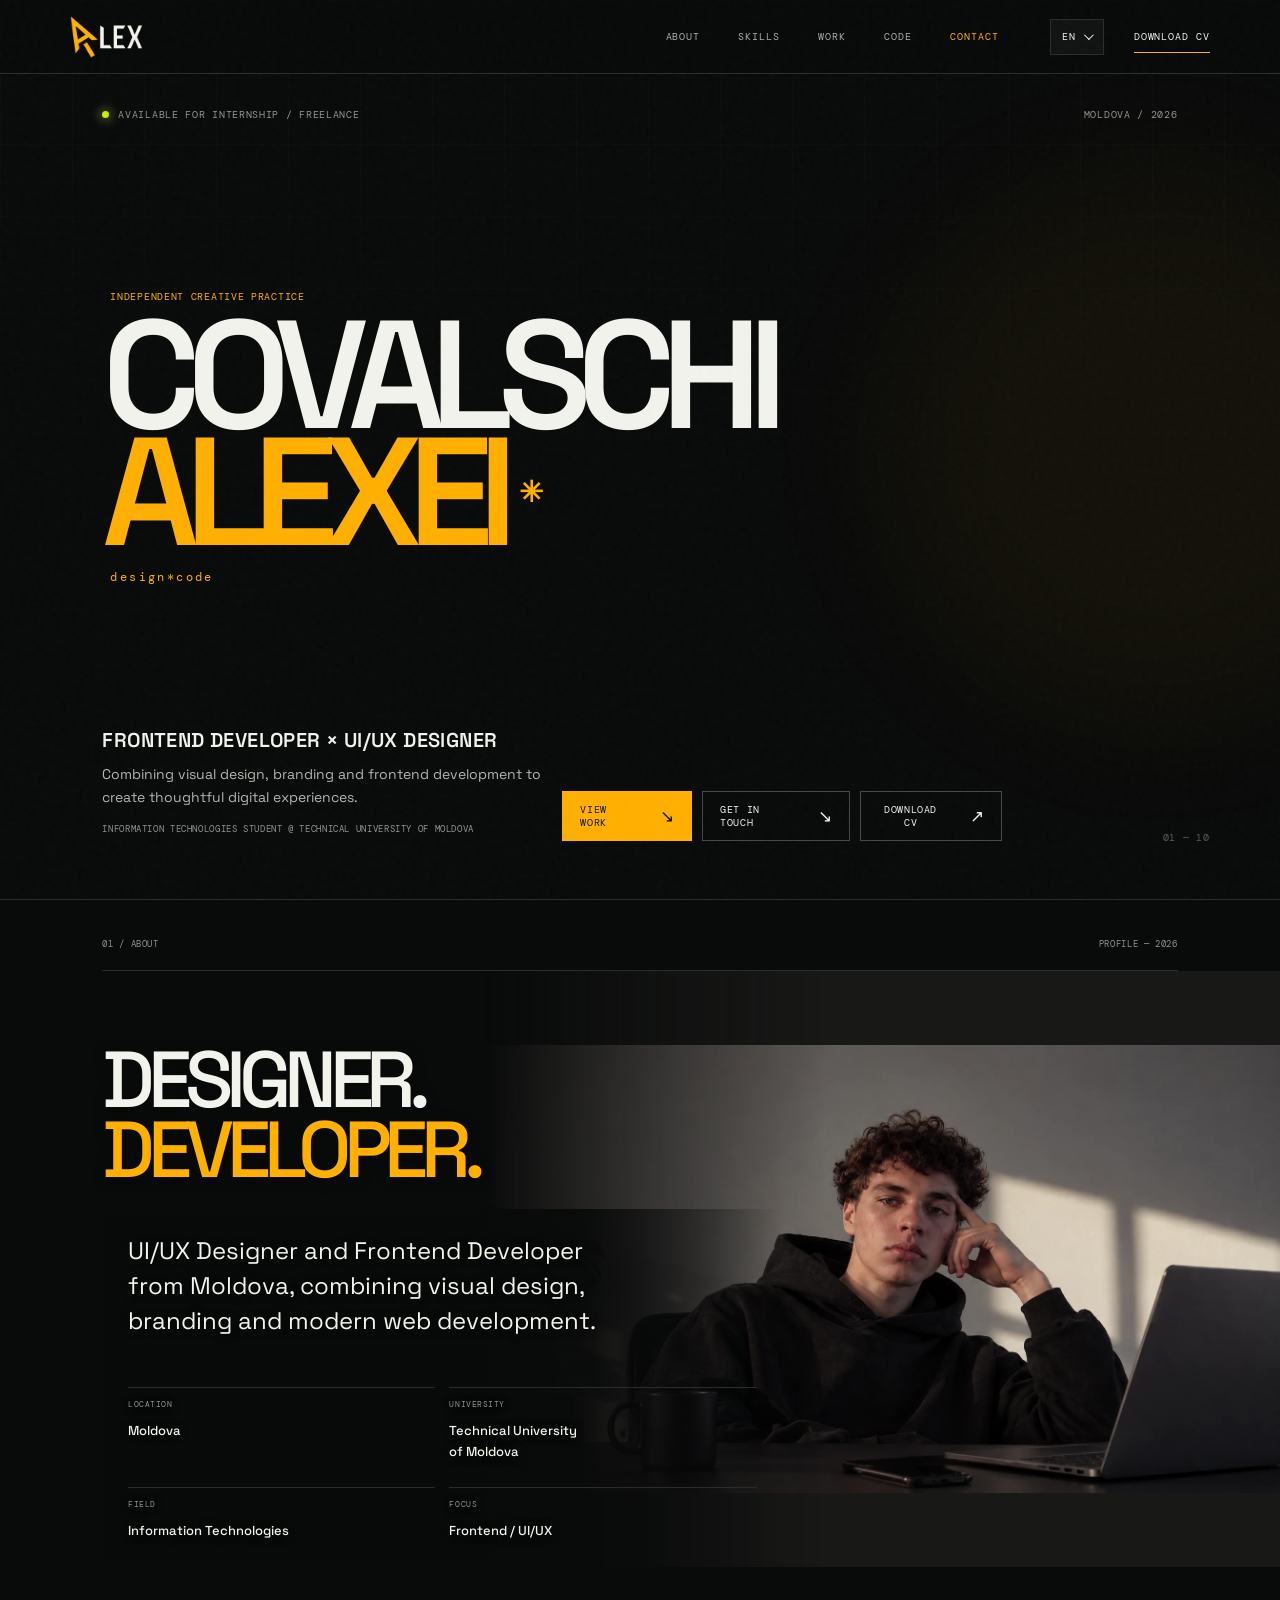
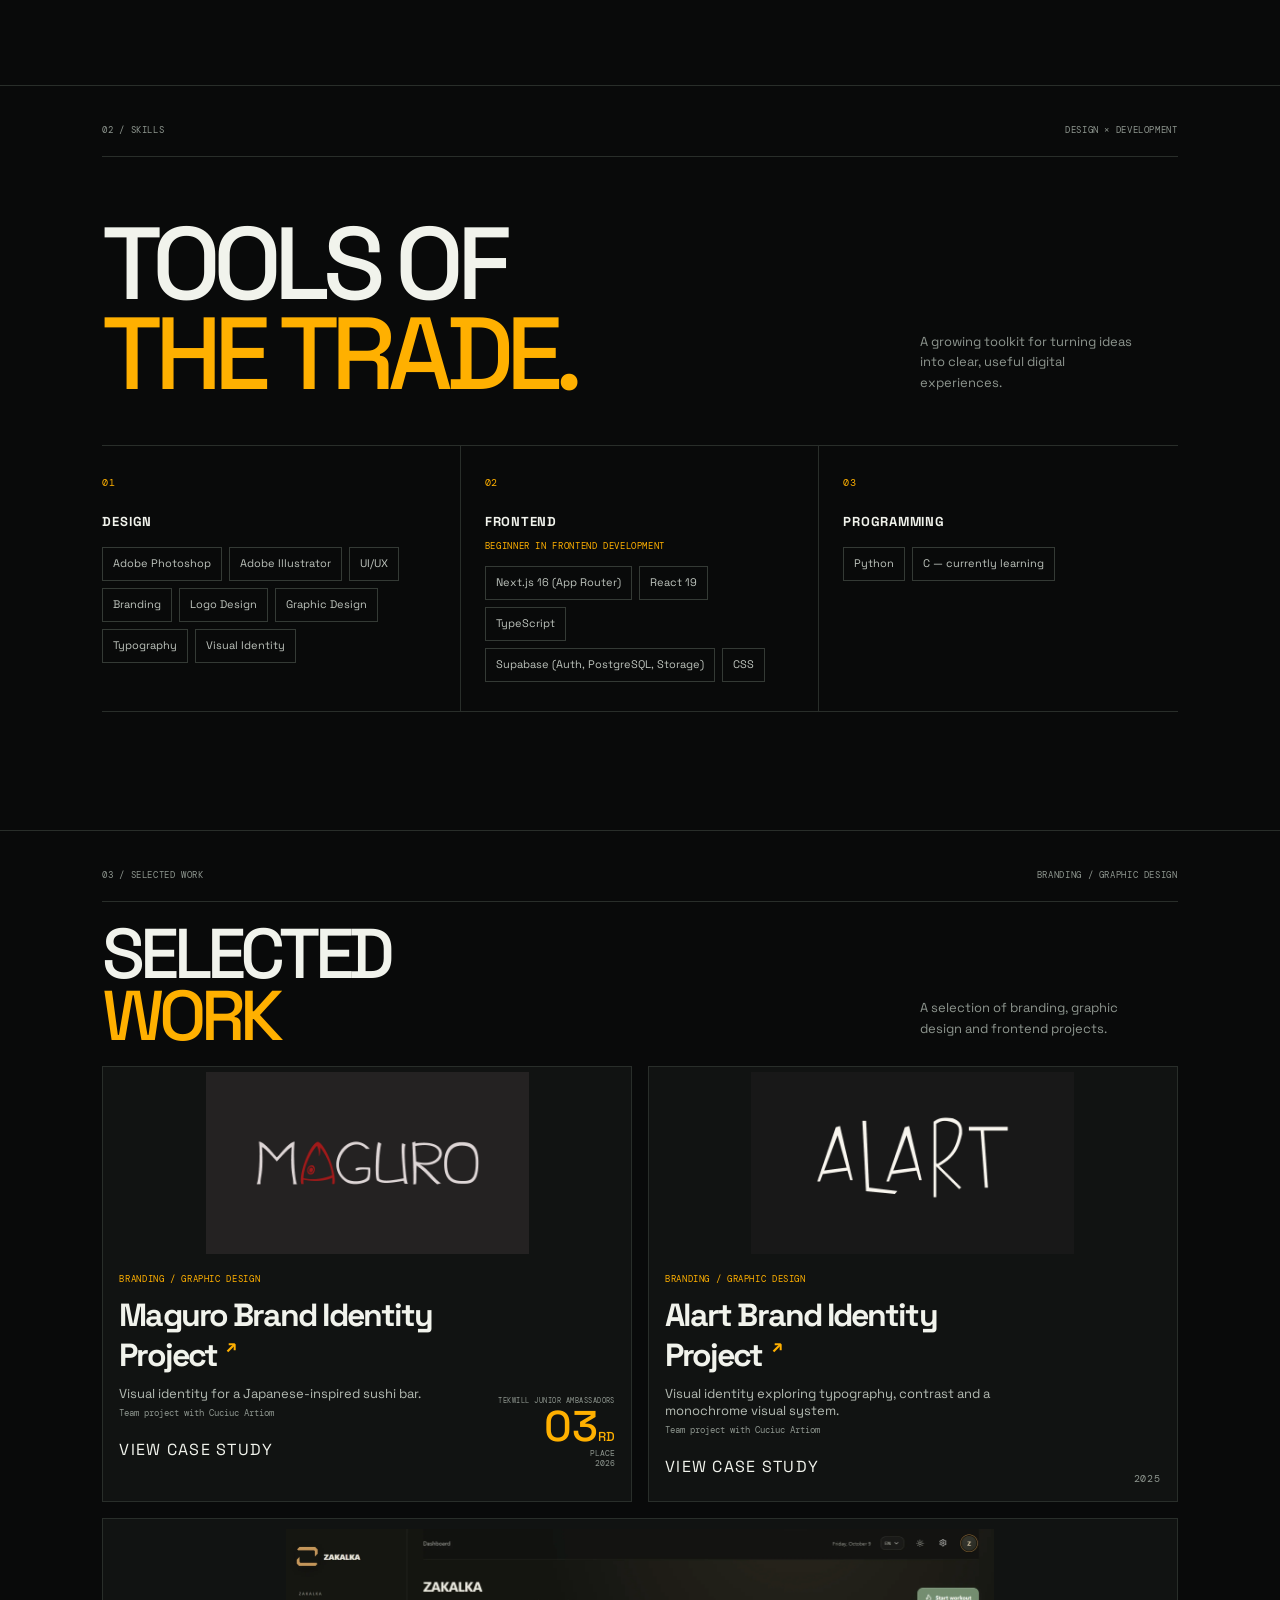
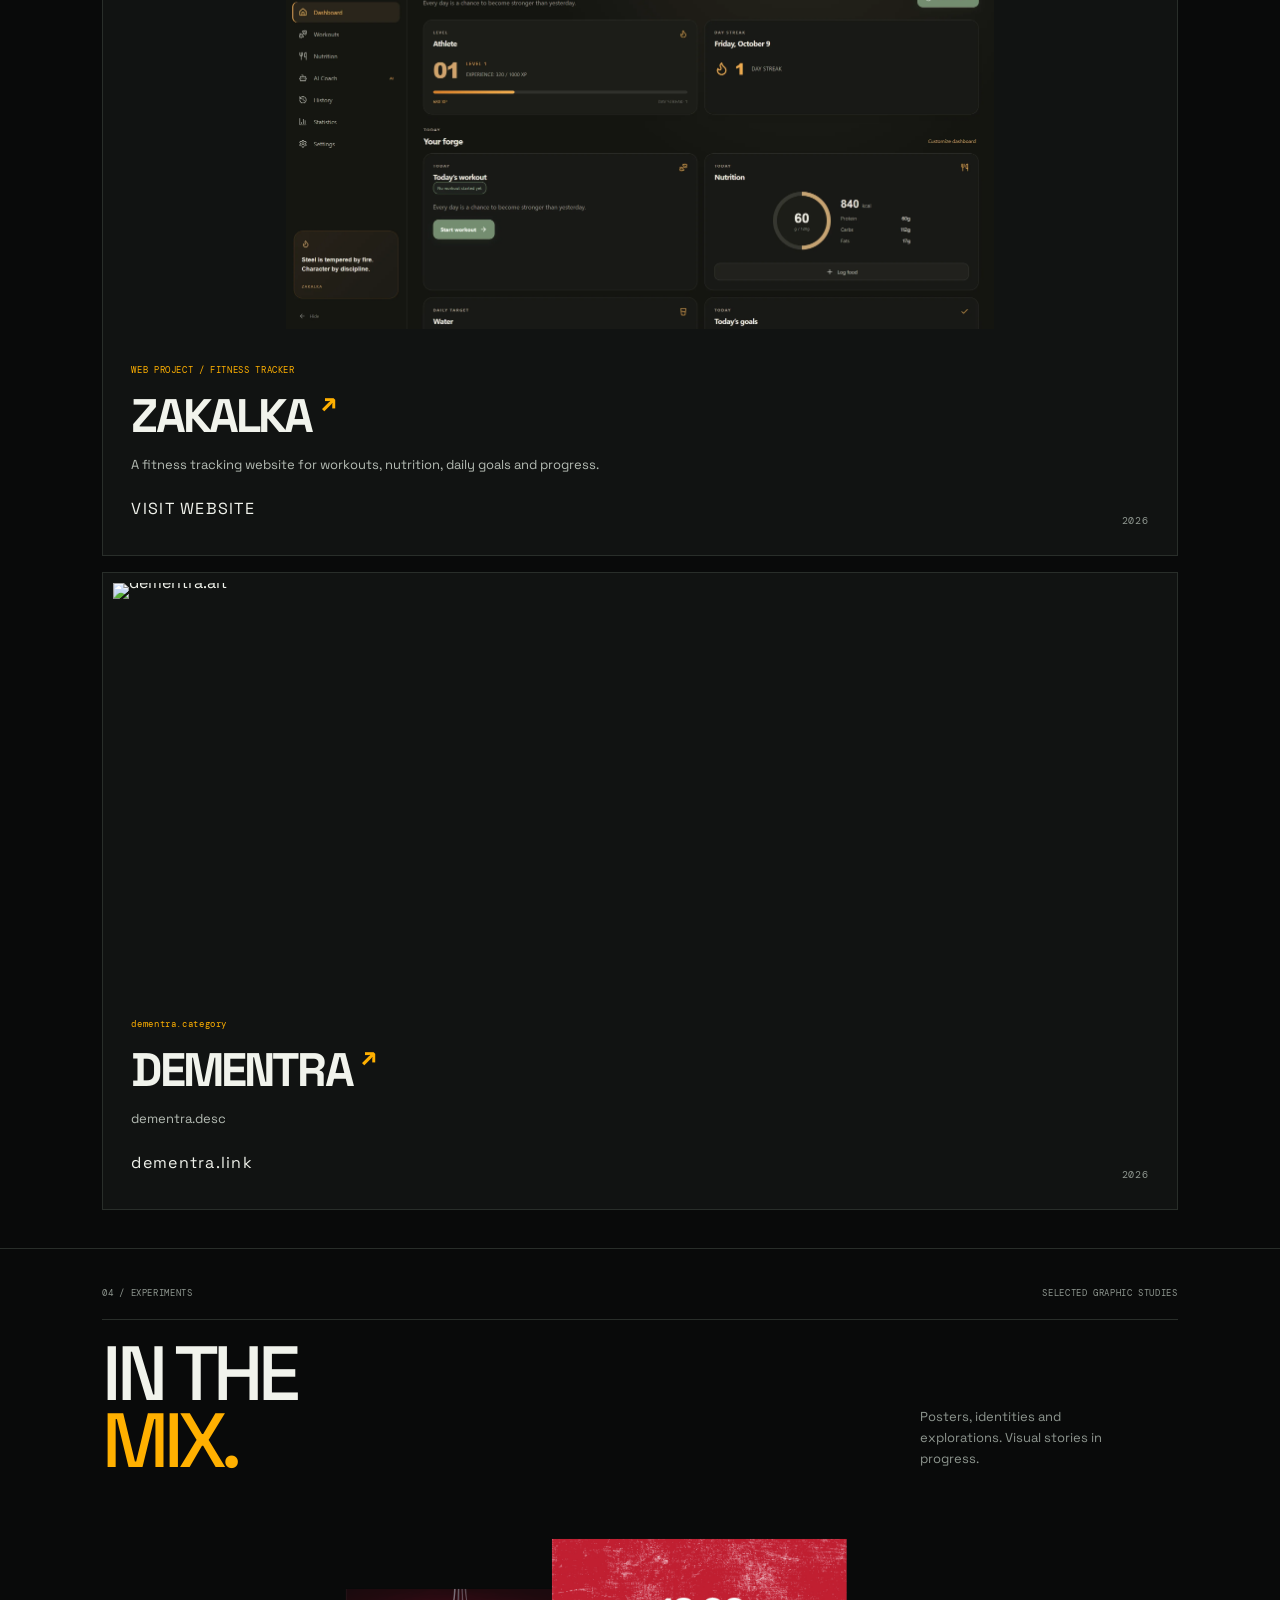
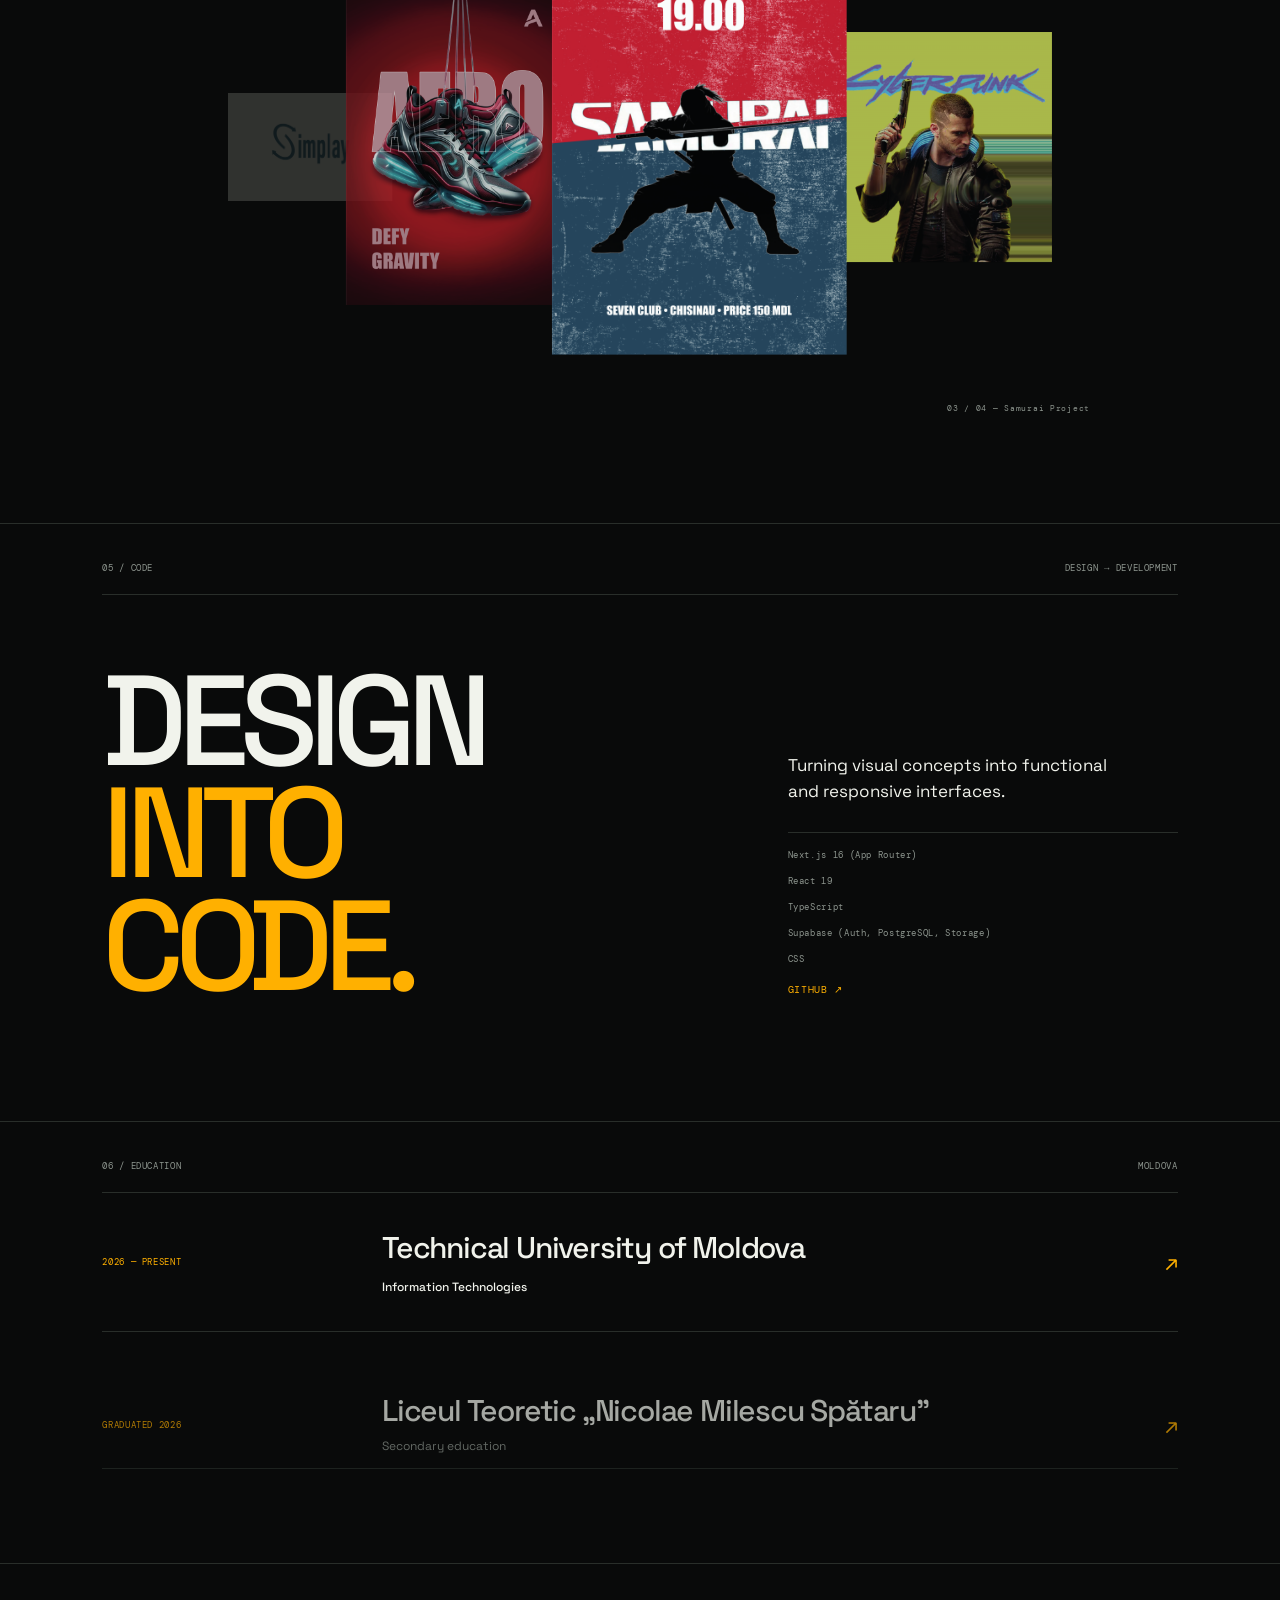
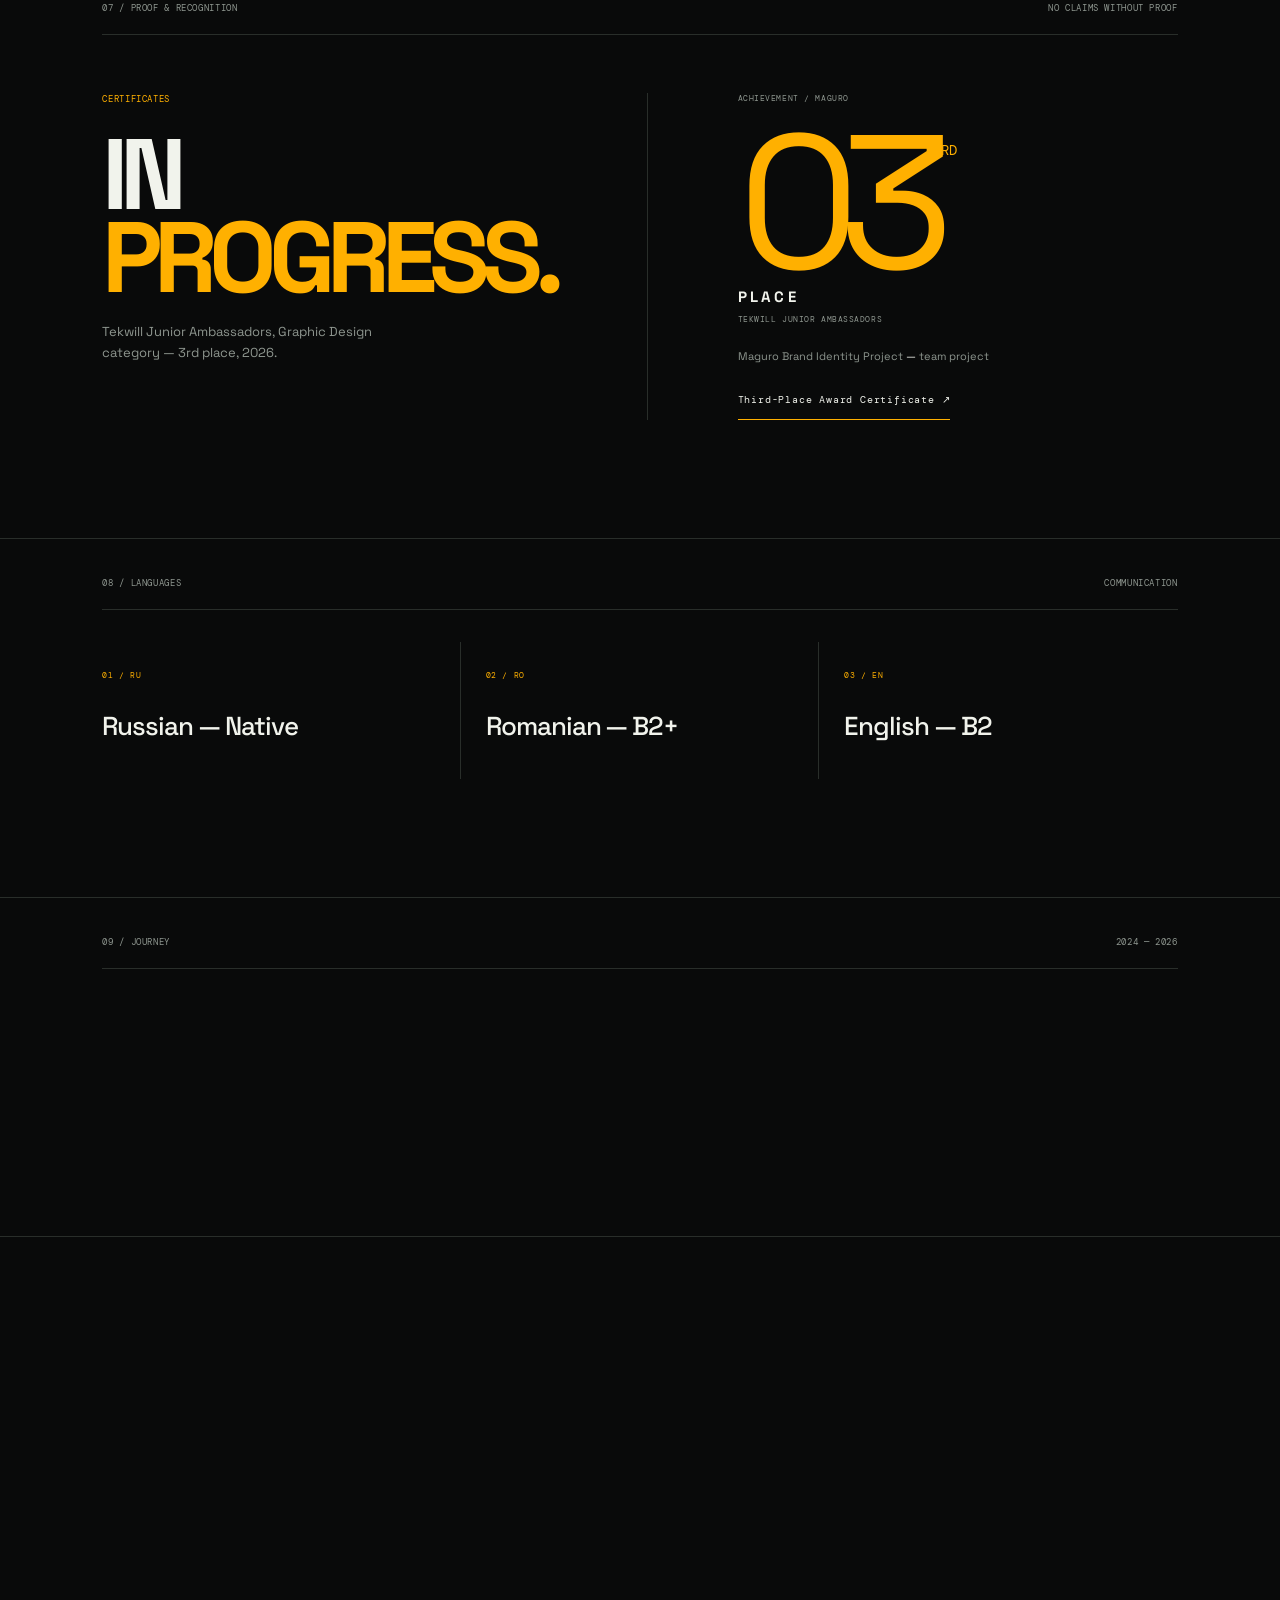
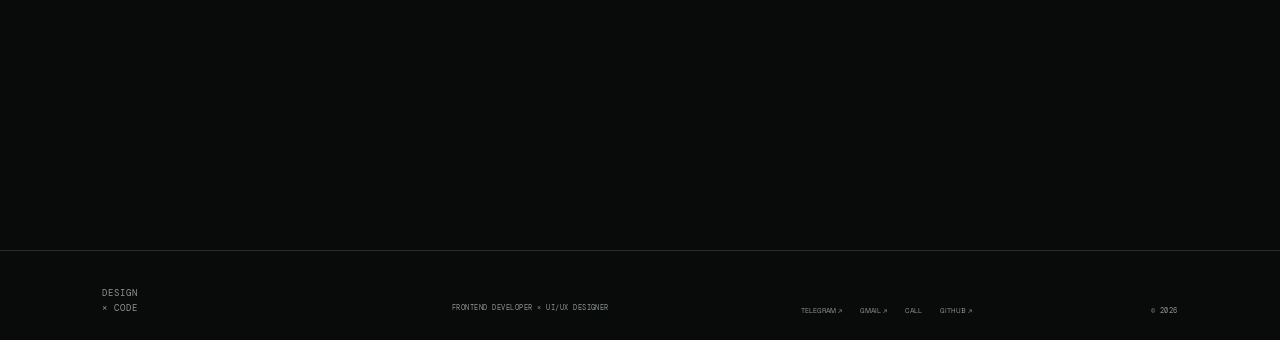
==== commit 05333d74: "Refactor HTML structure and update content" ====
--- a/outputs/index.html
+++ b/outputs/index.html
@@ -9,54 +9,55 @@
   <meta property="og:description" content="Frontend Developer & UI/UX Designer from Moldova." />
   <meta property="og:type" content="website" />
   <title>Covalschi Alexei — Frontend Developer & UI/UX Designer</title>
-  <link rel="icon" href="favicon.ico" sizes="any" />
-  <link rel="icon" href="favicon.png" type="image/png" sizes="64x64" />
+  <link rel="icon" href="favicon.ico" sizes="any" />
+  <link rel="icon" href="favicon.png" type="image/png" sizes="64x64" />
   <link rel="preconnect" href="https://fonts.googleapis.com" />
   <link rel="preconnect" href="https://fonts.gstatic.com" crossorigin />
   <link href="https://fonts.googleapis.com/css2?family=DM+Mono:wght@400;500&family=Inter:wght@500;600;700&family=Roboto+Condensed:wght@100..900&family=Space+Grotesk:wght@400;500;600;700&display=swap" rel="stylesheet" />
   <link rel="stylesheet" href="styles.css" />
   <script src="app.js" defer></script>
 </head>
-<body>
-  <a class="skip-link" href="#main-content" data-i="a11y.skip">Skip to content</a>
-  <div class="intro-animation" aria-hidden="true"><div class="intro-stage"><div class="intro-lockup"><span class="intro-pointer"><img class="intro-cursor" src="public/images/alexei-mark-orange.webp" alt=""><span class="intro-click"></span></span><span class="intro-word">LEX</span></div></div></div>
-  <div class="grain" aria-hidden="true"></div>
+<body>
+  <a class="skip-link" href="#main-content" data-i="a11y.skip">Skip to content</a>
+  <div class="intro-animation" aria-hidden="true"><div class="intro-stage"><div class="intro-lockup"><span class="intro-pointer"><img class="intro-cursor" src="public/images/alexei-mark-orange.webp" alt=""><span class="intro-click"></span></span><span class="intro-word">LEX</span></div></div></div>
+  <div class="grain" aria-hidden="true"></div>
   <header class="topbar" id="top">
-    <a class="wordmark" href="#top" aria-label="Alexei, home" data-ia="a11y.home"><img src="public/images/alexei-logo-header.webp" alt="Alexei logo"></a>
-    <button class="menu-toggle" aria-label="Open menu" data-ia="a11y.menu.open" aria-expanded="false"><i></i><i></i></button>
-    <nav class="nav" aria-label="Main navigation" data-ia="a11y.nav">
+    <a class="wordmark" href="#top" aria-label="Alexei, home" data-ia="a11y.home"><img src="public/images/alexei-logo-header.webp" alt="Alexei logo"></a>
+    <button class="menu-toggle" aria-label="Open menu" data-ia="a11y.menu.open" aria-expanded="false"><i></i><i></i></button>
+    <nav class="nav" aria-label="Main navigation" data-ia="a11y.nav">
       <a href="#about" data-i="nav.about">ABOUT</a><a href="#skills" data-i="nav.skills">SKILLS</a><a href="#work" data-i="nav.work">WORK</a><a href="#code" data-i="nav.code">CODE</a><a href="#contact" data-i="nav.contact">CONTACT</a>
     </nav>
-    <div class="nav-right"><div class="locale"><button class="locale-trigger" aria-expanded="false" aria-label="Select language" data-ia="a11y.language">EN</button><div class="locale-menu" hidden><button class="lang" data-lang="en">EN</button><button class="lang" data-lang="ro">RO</button><button class="lang" data-lang="ru">RU</button></div></div><button class="cv-link cv-open" type="button" data-i="nav.cv">DOWNLOAD CV <span>↗</span></button></div>
+    <div class="nav-right"><div class="locale"><button class="locale-trigger" aria-expanded="false" aria-label="Select language" data-ia="a11y.language">EN</button><div class="locale-menu" hidden><button class="lang" data-lang="en">EN</button><button class="lang" data-lang="ro">RO</button><button class="lang" data-lang="ru">RU</button></div></div><button class="cv-link cv-open" type="button" data-i="nav.cv">DOWNLOAD CV <span>↗</span></button></div>
   </header>
-  <main id="main-content">
+  <main id="main-content">
     <section class="hero" aria-labelledby="hero-title">
       <div class="hero-meta mono"><span><b class="live-dot"></b><span data-i="hero.status">AVAILABLE FOR INTERNSHIP / FREELANCE</span></span><span data-i="hero.meta">MOLDOVA / 2026</span></div>
       <div class="hero-title-wrap"><p class="eyebrow mono" data-i="hero.kicker">INDEPENDENT CREATIVE PRACTICE</p><h1 id="hero-title" data-i="brand.name">COVALSCHI<br /><span class="surname-line">ALEXEI<span class="hero-star">✳</span></span></h1><p class="hero-signature mono">design*code</p></div>
-      <div class="hero-bottom"><div><p class="role" data-i="hero.role">FRONTEND DEVELOPER <em>×</em> UI/UX DESIGNER</p><p class="hero-desc" data-i="hero.desc">Combining visual design, branding and frontend development to create thoughtful digital experiences.</p><p class="student mono" data-i="hero.education">INFORMATION TECHNOLOGIES STUDENT @ TECHNICAL UNIVERSITY OF MOLDOVA</p></div><div class="hero-actions"><a class="button button-primary" href="#work"><span data-i="hero.view">VIEW WORK</span><span class="arrow">↘</span></a><a class="button button-ghost" href="#contact"><span data-i="hero.contact">GET IN TOUCH</span><span class="arrow">↘</span></a><button class="button button-ghost cv-open" type="button"><span data-i="hero.cv">DOWNLOAD CV</span><span class="arrow">↗</span></button></div></div>
-      <div class="hero-index mono">01 — 10</div>
+      <div class="hero-bottom"><div><p class="role" data-i="hero.role">FRONTEND DEVELOPER <em>×</em> UI/UX DESIGNER</p><p class="hero-desc" data-i="hero.desc">Combining visual design, branding and frontend development to create thoughtful digital experiences.</p><p class="student mono" data-i="hero.education">INFORMATION TECHNOLOGIES STUDENT @ TECHNICAL UNIVERSITY OF MOLDOVA</p></div><div class="hero-actions"><a class="button button-primary" href="#work"><span data-i="hero.view">VIEW WORK</span><span class="arrow">↘</span></a><a class="button button-ghost" href="#contact"><span data-i="hero.contact">GET IN TOUCH</span><span class="arrow">↘</span></a><button class="button button-ghost cv-open" type="button"><span data-i="hero.cv">DOWNLOAD CV</span><span class="arrow">↗</span></button></div></div>
+      <div class="hero-index mono">01 — 10</div>
     </section>
     <section class="intro section" id="about"><div class="section-head mono"><span>01 / <span data-i="sections.about">ABOUT</span></span><span data-i="meta.profile">PROFILE — 2026</span></div><div class="intro-grid"><div class="about-portrait"><img src="public/images/alexei-portrait.webp" alt="Portrait of Alexei at his desk"></div><h2 data-i="about.title">DESIGNER.<br />DEVELOPER.</h2><div class="intro-copy"><p data-i="about.desc">UI/UX Designer and Frontend Developer from Moldova, combining visual design, branding and modern web development.</p><div class="facts"><div><span class="mono" data-i="about.location">LOCATION</span><strong data-i="about.moldova">Moldova</strong></div><div><span class="mono" data-i="about.university">UNIVERSITY</span><strong data-i="about.tum">Technical University<br />of Moldova</strong></div><div><span class="mono" data-i="about.field">FIELD</span><strong data-i="about.it">Information Technologies</strong></div><div><span class="mono" data-i="about.focus">FOCUS</span><strong>Frontend / UI/UX</strong></div></div></div></div></section>
-    <section class="skills section" id="skills"><div class="section-head mono"><span>02 / <span data-i="sections.skills">SKILLS</span></span><span data-i="meta.designdev">DESIGN × DEVELOPMENT</span></div><div class="skills-title"><h2 data-i="skills.title">TOOLS OF<br />THE TRADE<span>.</span></h2><p data-i="skills.desc">A growing toolkit for turning ideas into clear, useful digital experiences.</p></div><div class="skill-grid"><article class="skill-group"><span class="group-no mono">01</span><h3 data-i="skills.design">DESIGN</h3><div class="skill-tags"><span>Adobe Photoshop</span><span>Adobe Illustrator</span><span>UI/UX</span><span>Branding</span><span>Logo Design</span><span>Graphic Design</span><span>Typography</span><span>Visual Identity</span></div></article><article class="skill-group"><span class="group-no mono">02</span><h3 data-i="skills.frontend">FRONTEND</h3><p class="skill-level mono" data-i="skills.frontendLevel">BEGINNER IN FRONTEND DEVELOPMENT</p><div class="skill-tags"><span>Next.js 16 (App Router)</span><span>React 19</span><span>TypeScript</span><span>Supabase (Auth, PostgreSQL, Storage)</span><span>CSS</span></div></article><article class="skill-group"><span class="group-no mono">03</span><h3 data-i="skills.programming">PROGRAMMING</h3><div class="skill-tags"><span>Python</span><span data-i="skills.learning">C — currently learning</span></div></article></div></section>
+    <section class="skills section" id="skills"><div class="section-head mono"><span>02 / <span data-i="sections.skills">SKILLS</span></span><span data-i="meta.designdev">DESIGN × DEVELOPMENT</span></div><div class="skills-title"><h2 data-i="skills.title">TOOLS OF<br />THE TRADE<span>.</span></h2><p data-i="skills.desc">A growing toolkit for turning ideas into clear, useful digital experiences.</p></div><div class="skill-grid"><article class="skill-group"><span class="group-no mono">01</span><h3 data-i="skills.design">DESIGN</h3><div class="skill-tags"><span>Adobe Photoshop</span><span>Adobe Illustrator</span><span>UI/UX</span><span>Branding</span><span>Logo Design</span><span>Graphic Design</span><span>Typography</span><span>Visual Identity</span></div></article><article class="skill-group"><span class="group-no mono">02</span><h3 data-i="skills.frontend">FRONTEND</h3><p class="skill-level mono" data-i="skills.frontendLevel">BEGINNER IN FRONTEND DEVELOPMENT</p><div class="skill-tags"><span>Next.js 16 (App Router)</span><span>React 19</span><span>TypeScript</span><span>Supabase (Auth, PostgreSQL, Storage)</span><span>CSS</span></div></article><article class="skill-group"><span class="group-no mono">03</span><h3 data-i="skills.programming">PROGRAMMING</h3><div class="skill-tags"><span>Python</span><span data-i="skills.learning">C — currently learning</span></div></article></div></section>
     <section class="work section" id="work"><div class="section-head mono"><span>03 / <span data-i="sections.work">SELECTED WORK</span></span><span data-i="meta.branding">BRANDING / GRAPHIC DESIGN</span></div><div class="work-heading"><h2 data-i="work.title">SELECTED<br /><span>WORK</span></h2><p data-i="work.desc">A selection of branding, graphic design and frontend projects.</p></div><div class="project-stack">
 
-      <article class="project-card featured-project" data-project="maguro"><button class="project-open" data-open-project="maguro" aria-label="Open Maguro project"><img class="project-cover" src="public/projects/maguro/maguro-preview.png" alt="Maguro wordmark with red fish illustration on a dark background" data-alt-i="work.maguro.alt" loading="lazy" decoding="async"></button><div class="project-info"><div><p class="mono project-type" data-i="work.maguro.category">BRANDING / GRAPHIC DESIGN</p><h3 data-i="work.maguro.name">MAGURO<span class="project-arrow">↗</span></h3><p class="project-desc" data-i="work.maguro.desc">Visual identity for a Japanese-inspired sushi bar.</p><p class="project-team" data-i="work.team">Team project with Cuciuc Artiom</p><button class="case-link text-link" data-open-presentation="maguro" data-i="work.case">VIEW CASE STUDY</button></div><div class="award"><span class="mono" data-i="work.award">TEKWILL JUNIOR AMBASSADORS</span><strong>03<span>RD</span></strong><small data-i="work.place">PLACE</small><small class="project-year">2026</small></div></div></article>
-      <article class="project-card featured-project" data-project="alart"><button class="project-open" data-open-project="alart" aria-label="Open Alart project"><img class="project-cover" src="public/projects/alart/alart-preview.png" alt="Alart typographic logo on black background" data-alt-i="work.alart.alt" loading="lazy"></button><div class="project-info"><div><p class="mono project-type" data-i="work.alart.category">BRANDING / GRAPHIC DESIGN</p><h3 data-i="work.alart.name">ALART<span class="project-arrow">↗</span></h3><p class="project-desc" data-i="work.alart.desc">Visual identity exploring typography, contrast and a monochrome visual system.</p><p class="project-team" data-i="work.team">Team project with Cuciuc Artiom</p><button class="case-link text-link" data-open-presentation="alart" data-i="work.case">VIEW CASE STUDY</button></div><span class="project-year mono">2025</span></div></article>
-      <article class="project-card zakalka-card"><a class="zakalka-card-image" href="https://zaakalka.vercel.app/" target="_blank" rel="noopener noreferrer"><img class="zakalka-dashboard-image" src="public/projects/zakalka/dashboard-en.webp" alt="Zakalka fitness dashboard with workout and nutrition panels" loading="lazy" decoding="async"></a><div class="project-info"><div><p class="mono project-type" data-i="zakalka.category">WEB PROJECT / FITNESS TRACKER</p><h3>ZAKALKA<span class="project-arrow">↗</span></h3><p class="project-desc" data-i="zakalka.desc">A fitness tracking website for workouts, nutrition, daily goals and progress.</p><a class="case-link text-link" href="https://zaakalka.vercel.app/" target="_blank" rel="noopener noreferrer" data-i="zakalka.link">VISIT WEBSITE ↗</a></div><span class="project-year mono">2026</span></div></article>
+      <article class="project-card featured-project" data-project="maguro"><button class="project-open" data-open-project="maguro" aria-label="Open Maguro project"><img class="project-cover" src="public/projects/maguro/maguro-preview.png" alt="Maguro wordmark with red fish illustration on a dark background" data-alt-i="work.maguro.alt" loading="lazy" decoding="async"></button><div class="project-info"><div><p class="mono project-type" data-i="work.maguro.category">BRANDING / GRAPHIC DESIGN</p><h3 data-i="work.maguro.name">MAGURO<span class="project-arrow">↗</span></h3><p class="project-desc" data-i="work.maguro.desc">Visual identity for a Japanese-inspired sushi bar.</p><p class="project-team" data-i="work.team">Team project with Cuciuc Artiom</p><button class="case-link text-link" data-open-presentation="maguro" data-i="work.case">VIEW CASE STUDY</button></div><div class="award"><span class="mono" data-i="work.award">TEKWILL JUNIOR AMBASSADORS</span><strong>03<span>RD</span></strong><small data-i="work.place">PLACE</small><small class="project-year">2026</small></div></div></article>
+      <article class="project-card featured-project" data-project="alart"><button class="project-open" data-open-project="alart" aria-label="Open Alart project"><img class="project-cover" src="public/projects/alart/alart-preview.png" alt="Alart typographic logo on black background" data-alt-i="work.alart.alt" loading="lazy"></button><div class="project-info"><div><p class="mono project-type" data-i="work.alart.category">BRANDING / GRAPHIC DESIGN</p><h3 data-i="work.alart.name">ALART<span class="project-arrow">↗</span></h3><p class="project-desc" data-i="work.alart.desc">Visual identity exploring typography, contrast and a monochrome visual system.</p><p class="project-team" data-i="work.team">Team project with Cuciuc Artiom</p><button class="case-link text-link" data-open-presentation="alart" data-i="work.case">VIEW CASE STUDY</button></div><span class="project-year mono">2025</span></div></article>
+      <article class="project-card zakalka-card"><a class="zakalka-card-image" href="https://zaakalka.vercel.app/" target="_blank" rel="noopener noreferrer"><img class="zakalka-dashboard-image" src="public/projects/zakalka/dashboard-en.webp" alt="Zakalka fitness dashboard with workout and nutrition panels" loading="lazy" decoding="async"></a><div class="project-info"><div><p class="mono project-type" data-i="zakalka.category">WEB PROJECT / FITNESS TRACKER</p><h3>ZAKALKA<span class="project-arrow">↗</span></h3><p class="project-desc" data-i="zakalka.desc">A fitness tracking website for workouts, nutrition, daily goals and progress.</p><a class="case-link text-link" href="https://zaakalka.vercel.app/" target="_blank" rel="noopener noreferrer" data-i="zakalka.link">VISIT WEBSITE ↗</a></div><span class="project-year mono">2026</span></div></article>
+      <article class="project-card zakalka-card dementra-card"><a class="zakalka-card-image" href="https://dementra.md" target="_blank" rel="noopener noreferrer"><img class="zakalka-dashboard-image" src="public/projects/dementra/dementra-vineyard-map.png" alt="Dementra vineyard map showing detected vine rows and an inspector route" data-alt-i="dementra.alt" loading="lazy" decoding="async"></a><div class="project-info"><div><p class="mono project-type" data-i="dementra.category">GIGAHACK 2026 / UI/UX DESIGN</p><h3>DEMENTRA<span class="project-arrow">↗</span></h3><p class="project-desc" data-i="dementra.desc">UI/UX design for an AI-powered drone platform that analyzes vineyards and maps vine rows and problem areas.</p><a class="case-link text-link" href="https://dementra.md" target="_blank" rel="noopener noreferrer" data-i="dementra.link">VISIT WEBSITE ↗</a></div><span class="project-year mono">2026</span></div></article>
     </div></section>
-    <section class="experiments section"><div class="section-head mono"><span>04 / <span data-i="sections.experiments">EXPERIMENTS</span></span><span data-i="meta.graphics">SELECTED GRAPHIC STUDIES</span></div><div class="gallery-heading"><h2 data-i="gallery.title">IN THE<br />MIX<span>.</span></h2><p data-i="gallery.desc">Posters, identities and explorations. Visual stories in progress.</p></div><div class="gallery-stage" aria-roledescription="carousel" aria-label="Project portfolio carousel" data-ia="a11y.gallery"><div class="gallery" id="gallery" aria-live="polite"></div></div><div class="gallery-toolbar"><span class="gallery-count mono" aria-live="polite"></span></div></section>
+    <section class="experiments section"><div class="section-head mono"><span>04 / <span data-i="sections.experiments">EXPERIMENTS</span></span><span data-i="meta.graphics">SELECTED GRAPHIC STUDIES</span></div><div class="gallery-heading"><h2 data-i="gallery.title">IN THE<br />MIX<span>.</span></h2><p data-i="gallery.desc">Posters, identities and explorations. Visual stories in progress.</p></div><div class="gallery-stage" aria-roledescription="carousel" aria-label="Project portfolio carousel" data-ia="a11y.gallery"><div class="gallery" id="gallery" aria-live="polite"></div></div><div class="gallery-toolbar"><span class="gallery-count mono" aria-live="polite"></span></div></section>
 
-    <section class="code section" id="code"><div class="section-head mono"><span>05 / <span data-i="sections.code">CODE</span></span><span data-i="meta.code">DESIGN → DEVELOPMENT</span></div><div class="code-layout"><h2 data-i="code.title">DESIGN<br />INTO<br /><span>CODE.</span></h2><div><p data-i="code.desc">Turning visual concepts into functional and responsive interfaces.</p><div class="code-stack mono"><span>Next.js 16 (App Router)</span><span>React 19</span><span>TypeScript</span><span>Supabase (Auth, PostgreSQL, Storage)</span><span>CSS</span></div><a class="github-link mono" href="https://github.com/alexkovka52" target="_blank" rel="noopener noreferrer">GITHUB ↗</a></div></div></section>
-    <section class="education section"><div class="section-head mono"><span>06 / <span data-i="sections.education">EDUCATION</span></span><span data-i="meta.country">MOLDOVA</span></div><div class="edu-row"><span class="edu-date mono">2026 — PRESENT</span><div><h3><a href="https://utm.md/" target="_blank" rel="noopener noreferrer" data-i="education.university">Technical University of Moldova</a></h3><strong data-i="education.program">Information Technologies</strong></div><a class="edu-mark" href="https://utm.md/" target="_blank" rel="noopener noreferrer" aria-label="Visit Technical University of Moldova" data-ia="a11y.visitUniversity" data-i="education.arrowUniversity">↗</a></div><div class="edu-row secondary"><span class="edu-date mono" data-i="education.graduated">GRADUATED 2026</span><div><h3><a href="https://nmspataru.com/" target="_blank" rel="noopener noreferrer" data-i="education.school">Liceul Teoretic „Nicolae Milescu Spătaru”</a></h3><p data-i="education.secondary">Secondary education</p></div><a class="edu-mark" href="https://nmspataru.com/" target="_blank" rel="noopener noreferrer" aria-label="Visit Liceul Teoretic Nicolae Milescu Spataru" data-ia="a11y.visitSchool" data-i="education.arrowSchool">↗</a></div></section>
-    <section class="proof section" id="proof"><div class="section-head mono"><span>07 / <span data-i="sections.proof">PROOF & RECOGNITION</span></span><span data-i="meta.proof">NO CLAIMS WITHOUT PROOF</span></div><div class="proof-grid"><div class="cert-block"><p class="mono proof-label" data-i="proof.certificates">CERTIFICATES</p><h2 data-i="proof.waiting">IN<br />PROGRESS<span>.</span></h2><p data-i="proof.certDesc">Course certificates will be added here once available.</p><div class="cert-list" id="cert-list"></div></div><div class="award-block"><p class="mono proof-label" data-i="proof.achievement">ACHIEVEMENT / MAGURO</p><div class="award-big"><span>03</span><i>RD</i></div><h3 data-i="proof.place">PLACE</h3><p class="mono" data-i="work.award">TEKWILL JUNIOR AMBASSADORS</p><p class="award-project"><span data-i="proof.project">Maguro Brand Identity Project</span> — <span data-i="proof.team">team project</span></p><a class="text-link certificate-link" href="public/certificates/certificate-01.pdf" download="Covalschi_Alexei_Tekwill_Third_Place_Certificate.pdf" data-i="proof.certificateLink">Third-Place Award Certificate <b>↗</b></a></div></div></section>
-    <section class="languages section"><div class="section-head mono"><span>08 / <span data-i="sections.languages">LANGUAGES</span></span><span data-i="meta.communication">COMMUNICATION</span></div><div class="language-grid"><div><span class="mono">01 / RU</span><h3 data-i="languages.native">Russian — Native</h3></div><div><span class="mono">02 / RO</span><h3 data-i="languages.romanian">Romanian — B2+</h3></div><div><span class="mono">03 / EN</span><h3 data-i="languages.english">English — B2</h3></div></div></section>
-    <section class="journey section"><div class="section-head mono"><span>09 / <span data-i="sections.journey">JOURNEY</span></span><span>2024 — 2026</span></div><div class="journey-line"><div><span class="mono">2024</span><h3 data-i="journey.design">Design</h3></div><div><span class="mono">2025</span><h3 data-i="journey.branding">Branding / UI/UX</h3></div><div><span class="mono">2026</span><h3 data-i="journey.frontend">Technical University of Moldova<br />Frontend Development</h3></div></div></section>
-    <section class="contact section" id="contact"><div class="section-head mono"><span>10 / <span data-i="sections.contact">CONTACT</span></span><span data-i="contact.open">OPEN TO COLLABORATION</span></div><div class="contact-main"><div><p class="mono contact-kicker" data-i="contact.kicker">HAVE A GOOD IDEA?</p><h2 data-i="contact.title">LET'S<br /><span>BUILD</span><br />SOMETHING<span class="contact-period">.</span></h2></div><div class="contact-right"><p data-i="contact.desc">Open to internships, freelance projects and creative collaborations.</p><div class="contact-links"><div class="contact-item"><a href="https://t.me/akovka_52" target="_blank" rel="noopener noreferrer"><span>TELEGRAM</span><b>↗</b></a><button class="copy-contact mono" data-copy-value="@akovka_52" data-i="contact.copy" aria-live="polite">COPY</button></div><div class="contact-item"><a href="mailto:alexkoval540@gmail.com"><span>GMAIL</span><b>↗</b></a><button class="copy-contact mono" data-copy-value="alexkoval540@gmail.com" data-i="contact.copy" aria-live="polite">COPY</button></div><div class="contact-item"><a href="tel:+37369069431"><span data-i="contact.call">CALL</span><b>↗</b></a><button class="copy-contact mono" data-copy-value="+373 69 069 431" data-i="contact.copy" aria-live="polite">COPY</button></div></div></div></div></section>
+    <section class="code section" id="code"><div class="section-head mono"><span>05 / <span data-i="sections.code">CODE</span></span><span data-i="meta.code">DESIGN → DEVELOPMENT</span></div><div class="code-layout"><h2 data-i="code.title">DESIGN<br />INTO<br /><span>CODE.</span></h2><div><p data-i="code.desc">Turning visual concepts into functional and responsive interfaces.</p><div class="code-stack mono"><span>Next.js 16 (App Router)</span><span>React 19</span><span>TypeScript</span><span>Supabase (Auth, PostgreSQL, Storage)</span><span>CSS</span></div><a class="github-link mono" href="https://github.com/alexkovka52" target="_blank" rel="noopener noreferrer">GITHUB ↗</a></div></div></section>
+    <section class="education section"><div class="section-head mono"><span>06 / <span data-i="sections.education">EDUCATION</span></span><span data-i="meta.country">MOLDOVA</span></div><div class="edu-row"><span class="edu-date mono">2026 — PRESENT</span><div><h3><a href="https://utm.md/" target="_blank" rel="noopener noreferrer" data-i="education.university">Technical University of Moldova</a></h3><strong data-i="education.program">Information Technologies</strong></div><a class="edu-mark" href="https://utm.md/" target="_blank" rel="noopener noreferrer" aria-label="Visit Technical University of Moldova" data-ia="a11y.visitUniversity" data-i="education.arrowUniversity">↗</a></div><div class="edu-row secondary"><span class="edu-date mono" data-i="education.graduated">GRADUATED 2026</span><div><h3><a href="https://nmspataru.com/" target="_blank" rel="noopener noreferrer" data-i="education.school">Liceul Teoretic „Nicolae Milescu Spătaru”</a></h3><p data-i="education.secondary">Secondary education</p></div><a class="edu-mark" href="https://nmspataru.com/" target="_blank" rel="noopener noreferrer" aria-label="Visit Liceul Teoretic Nicolae Milescu Spataru" data-ia="a11y.visitSchool" data-i="education.arrowSchool">↗</a></div></section>
+    <section class="proof section" id="proof"><div class="section-head mono"><span>07 / <span data-i="sections.proof">PROOF & RECOGNITION</span></span><span data-i="meta.proof">NO CLAIMS WITHOUT PROOF</span></div><div class="proof-grid"><div class="cert-block"><p class="mono proof-label" data-i="proof.certificates">CERTIFICATES</p><h2 data-i="proof.waiting">IN<br />PROGRESS<span>.</span></h2><p data-i="proof.certDesc">Course certificates will be added here once available.</p><div class="cert-list" id="cert-list"></div></div><div class="award-block"><p class="mono proof-label" data-i="proof.achievement">ACHIEVEMENT / MAGURO</p><div class="award-big"><span>03</span><i>RD</i></div><h3 data-i="proof.place">PLACE</h3><p class="mono" data-i="work.award">TEKWILL JUNIOR AMBASSADORS</p><p class="award-project"><span data-i="proof.project">Maguro Brand Identity Project</span> — <span data-i="proof.team">team project</span></p><a class="text-link certificate-link" href="public/certificates/certificate-01.pdf" download="Covalschi_Alexei_Tekwill_Third_Place_Certificate.pdf" data-i="proof.certificateLink">Third-Place Award Certificate <b>↗</b></a></div></div></section>
+    <section class="languages section"><div class="section-head mono"><span>08 / <span data-i="sections.languages">LANGUAGES</span></span><span data-i="meta.communication">COMMUNICATION</span></div><div class="language-grid"><div><span class="mono">01 / RU</span><h3 data-i="languages.native">Russian — Native</h3></div><div><span class="mono">02 / RO</span><h3 data-i="languages.romanian">Romanian — B2+</h3></div><div><span class="mono">03 / EN</span><h3 data-i="languages.english">English — B2</h3></div></div></section>
+    <section class="journey section"><div class="section-head mono"><span>09 / <span data-i="sections.journey">JOURNEY</span></span><span>2024 — 2026</span></div><div class="journey-line"><div><span class="mono">2024</span><h3 data-i="journey.design">Design</h3></div><div><span class="mono">2025</span><h3 data-i="journey.branding">Branding / UI/UX</h3></div><div><span class="mono">2026</span><h3 data-i="journey.frontend">Technical University of Moldova<br />Frontend Development</h3></div></div></section>
+    <section class="contact section" id="contact"><div class="section-head mono"><span>10 / <span data-i="sections.contact">CONTACT</span></span><span data-i="contact.open">OPEN TO COLLABORATION</span></div><div class="contact-main"><div><p class="mono contact-kicker" data-i="contact.kicker">HAVE A GOOD IDEA?</p><h2 data-i="contact.title">LET'S<br /><span>BUILD</span><br />SOMETHING<span class="contact-period">.</span></h2></div><div class="contact-right"><p data-i="contact.desc">Open to internships, freelance projects and creative collaborations.</p><div class="contact-links"><div class="contact-item"><a href="https://t.me/akovka_52" target="_blank" rel="noopener noreferrer"><span>TELEGRAM</span><b>↗</b></a><button class="copy-contact mono" data-copy-value="@akovka_52" data-i="contact.copy" aria-live="polite">COPY</button></div><div class="contact-item"><a href="mailto:alexkoval540@gmail.com"><span>GMAIL</span><b>↗</b></a><button class="copy-contact mono" data-copy-value="alexkoval540@gmail.com" data-i="contact.copy" aria-live="polite">COPY</button></div><div class="contact-item"><a href="tel:+37369069431"><span data-i="contact.call">CALL</span><b>↗</b></a><button class="copy-contact mono" data-copy-value="+373 69 069 431" data-i="contact.copy" aria-live="polite">COPY</button></div></div></div></div></section>
   </main>
-  <footer class="footer"><a class="footer-name" href="#top" data-i="brand.footer">DESIGN<br />× CODE</a><p class="mono" data-i="footer.role">FRONTEND DEVELOPER × UI/UX DESIGNER</p><div class="footer-links"><a href="https://t.me/akovka_52" target="_blank" rel="noopener noreferrer">TELEGRAM ↗</a><a href="mailto:alexkoval540@gmail.com">GMAIL ↗</a><a href="tel:+37369069431" data-i="contact.call">PHONE ↗</a><a href="https://github.com/alexkovka52" target="_blank" rel="noopener noreferrer">GITHUB ↗</a></div><span class="mono copyright" data-i="brand.copyright">© 2026</span></footer>
-  <dialog class="project-dialog" aria-labelledby="project-dialog-title"><button class="project-dialog-close" aria-label="Close project" data-ia="a11y.closeProject">×</button><img class="project-dialog-image" alt=""><div class="project-presentation-viewer" hidden><img class="presentation-slide" alt=""><div class="presentation-controls"><button type="button" class="presentation-prev" aria-label="Previous slide" data-ia="a11y.previousSlide">←</button><span class="presentation-count mono" aria-live="polite"></span><button type="button" class="presentation-next" aria-label="Next slide" data-ia="a11y.nextSlide">→</button></div></div><div class="project-dialog-info"><p class="mono project-dialog-year"></p><h2 class="project-dialog-title" id="project-dialog-title"></h2><p class="project-dialog-description"></p><div class="project-dialog-actions"><a class="text-link project-presentation" href="public/projects/alart/alart-presentation.pdf" hidden download="Covalschi_Alexei_Alart_Project_Presentation.pdf" rel="noopener noreferrer" data-i="project.downloadPresentation">Download project presentation</a><a class="button button-primary project-preview-download" href="public/projects/alart/alart-project-preview.pdf" hidden download="Covalschi_Alexei_Alart_Brand_Identity_Project.pdf" data-i="project.downloadPreview">Download project preview</a></div></div></dialog>
-  <dialog class="cv-dialog" aria-labelledby="cv-dialog-title"><button class="cv-dialog-close" type="button" aria-label="Close" data-ia="a11y.close">×</button><p class="mono cv-dialog-kicker" data-i="cv.kicker">CURRICULUM VITAE</p><h2 id="cv-dialog-title" data-i="cv.title">Alexei Covalschi’s CV</h2><div class="cv-options"><a href="public/cv/cv-en.pdf" download="Alexei_Covalschi_CV.pdf"><span>EN</span><b data-i="cv.english">English CV</b><i>↓</i></a><a href="public/cv/cv-ro.pdf" download="Alexei_Covalschi_CV.pdf"><span>RO</span><b data-i="cv.romanian">Romanian CV</b><i>↓</i></a><a href="public/cv/cv-ru.pdf" download="Alexei_Covalschi_CV.pdf"><span>RU</span><b data-i="cv.russian">Russian CV</b><i>↓</i></a></div></dialog>
-  <dialog class="lightbox" aria-labelledby="lightbox-caption"><button class="lightbox-close" aria-label="Close preview" data-ia="a11y.closePreview">×</button><button class="lightbox-prev" aria-label="Previous image" data-ia="a11y.previousImage">←</button><div class="lightbox-content"></div><a class="lightbox-download" href="public/projects/other/simplay-project.pdf" download="Covalschi_Alexei_Simplay_Logo_Design.pdf" data-i="gallery.download">DOWNLOAD PROJECT FILE ↗</a><button class="lightbox-next" aria-label="Next image" data-ia="a11y.nextImage">→</button><p class="lightbox-caption mono" id="lightbox-caption"></p></dialog>
+  <footer class="footer"><a class="footer-name" href="#top" data-i="brand.footer">DESIGN<br />× CODE</a><p class="mono" data-i="footer.role">FRONTEND DEVELOPER × UI/UX DESIGNER</p><div class="footer-links"><a href="https://t.me/akovka_52" target="_blank" rel="noopener noreferrer">TELEGRAM ↗</a><a href="mailto:alexkoval540@gmail.com">GMAIL ↗</a><a href="tel:+37369069431" data-i="contact.call">PHONE ↗</a><a href="https://github.com/alexkovka52" target="_blank" rel="noopener noreferrer">GITHUB ↗</a></div><span class="mono copyright" data-i="brand.copyright">© 2026</span></footer>
+  <dialog class="project-dialog" aria-labelledby="project-dialog-title"><button class="project-dialog-close" aria-label="Close project" data-ia="a11y.closeProject">×</button><img class="project-dialog-image" alt=""><div class="project-presentation-viewer" hidden><img class="presentation-slide" alt=""><div class="presentation-controls"><button type="button" class="presentation-prev" aria-label="Previous slide" data-ia="a11y.previousSlide">←</button><span class="presentation-count mono" aria-live="polite"></span><button type="button" class="presentation-next" aria-label="Next slide" data-ia="a11y.nextSlide">→</button></div></div><div class="project-dialog-info"><p class="mono project-dialog-year"></p><h2 class="project-dialog-title" id="project-dialog-title"></h2><p class="project-dialog-description"></p><div class="project-dialog-actions"><a class="text-link project-presentation" href="public/projects/alart/alart-presentation.pdf" hidden download="Covalschi_Alexei_Alart_Project_Presentation.pdf" rel="noopener noreferrer" data-i="project.downloadPresentation">Download project presentation</a><a class="button button-primary project-preview-download" href="public/projects/alart/alart-project-preview.pdf" hidden download="Covalschi_Alexei_Alart_Brand_Identity_Project.pdf" data-i="project.downloadPreview">Download project preview</a></div></div></dialog>
+  <dialog class="cv-dialog" aria-labelledby="cv-dialog-title"><button class="cv-dialog-close" type="button" aria-label="Close" data-ia="a11y.close">×</button><p class="mono cv-dialog-kicker" data-i="cv.kicker">CURRICULUM VITAE</p><h2 id="cv-dialog-title" data-i="cv.title">Alexei Covalschi’s CV</h2><div class="cv-options"><a href="public/cv/cv-en.pdf" download="Alexei_Covalschi_CV.pdf"><span>EN</span><b data-i="cv.english">English CV</b><i>↓</i></a><a href="public/cv/cv-ro.pdf" download="Alexei_Covalschi_CV.pdf"><span>RO</span><b data-i="cv.romanian">Romanian CV</b><i>↓</i></a><a href="public/cv/cv-ru.pdf" download="Alexei_Covalschi_CV.pdf"><span>RU</span><b data-i="cv.russian">Russian CV</b><i>↓</i></a></div></dialog>
+  <dialog class="lightbox" aria-labelledby="lightbox-caption"><button class="lightbox-close" aria-label="Close preview" data-ia="a11y.closePreview">×</button><button class="lightbox-prev" aria-label="Previous image" data-ia="a11y.previousImage">←</button><div class="lightbox-content"></div><a class="lightbox-download" href="public/projects/other/simplay-project.pdf" download="Covalschi_Alexei_Simplay_Logo_Design.pdf" data-i="gallery.download">DOWNLOAD PROJECT FILE ↗</a><button class="lightbox-next" aria-label="Next image" data-ia="a11y.nextImage">→</button><p class="lightbox-caption mono" id="lightbox-caption"></p></dialog>
 </body>
 </html>
 
